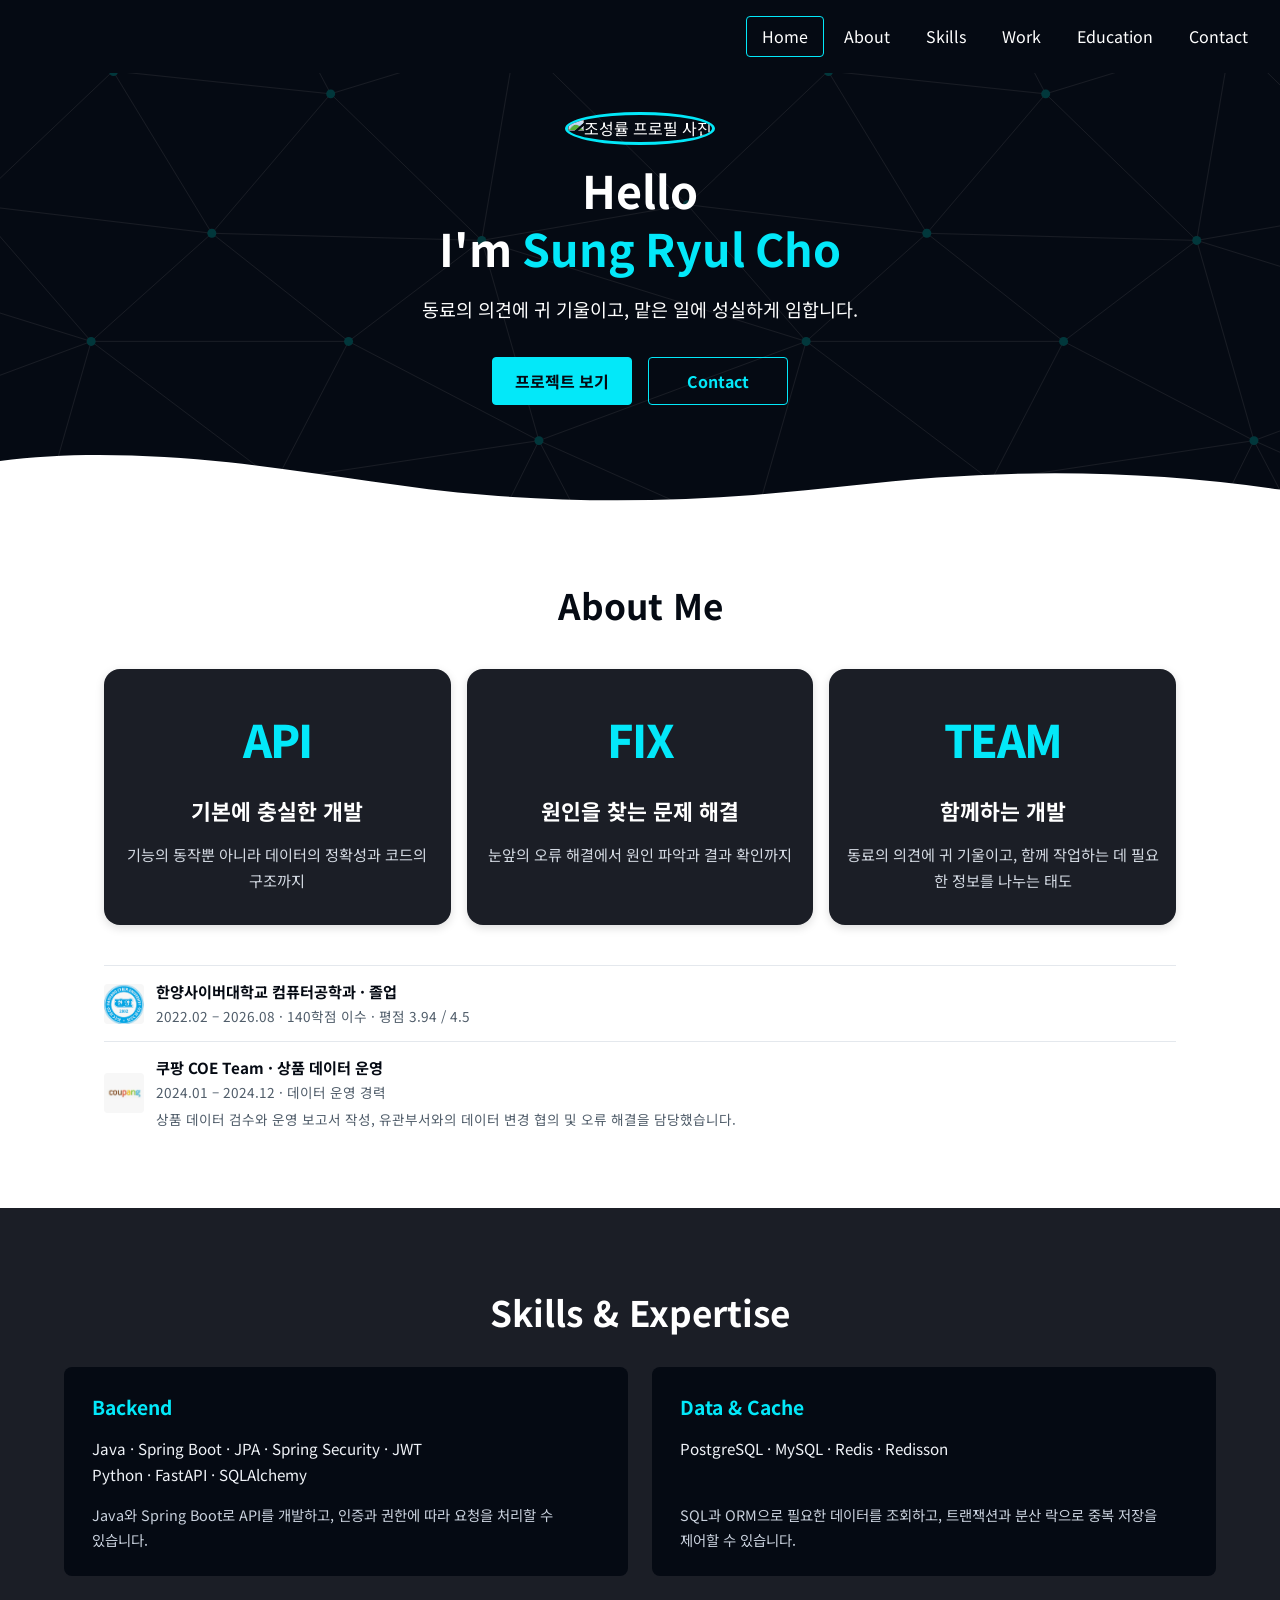
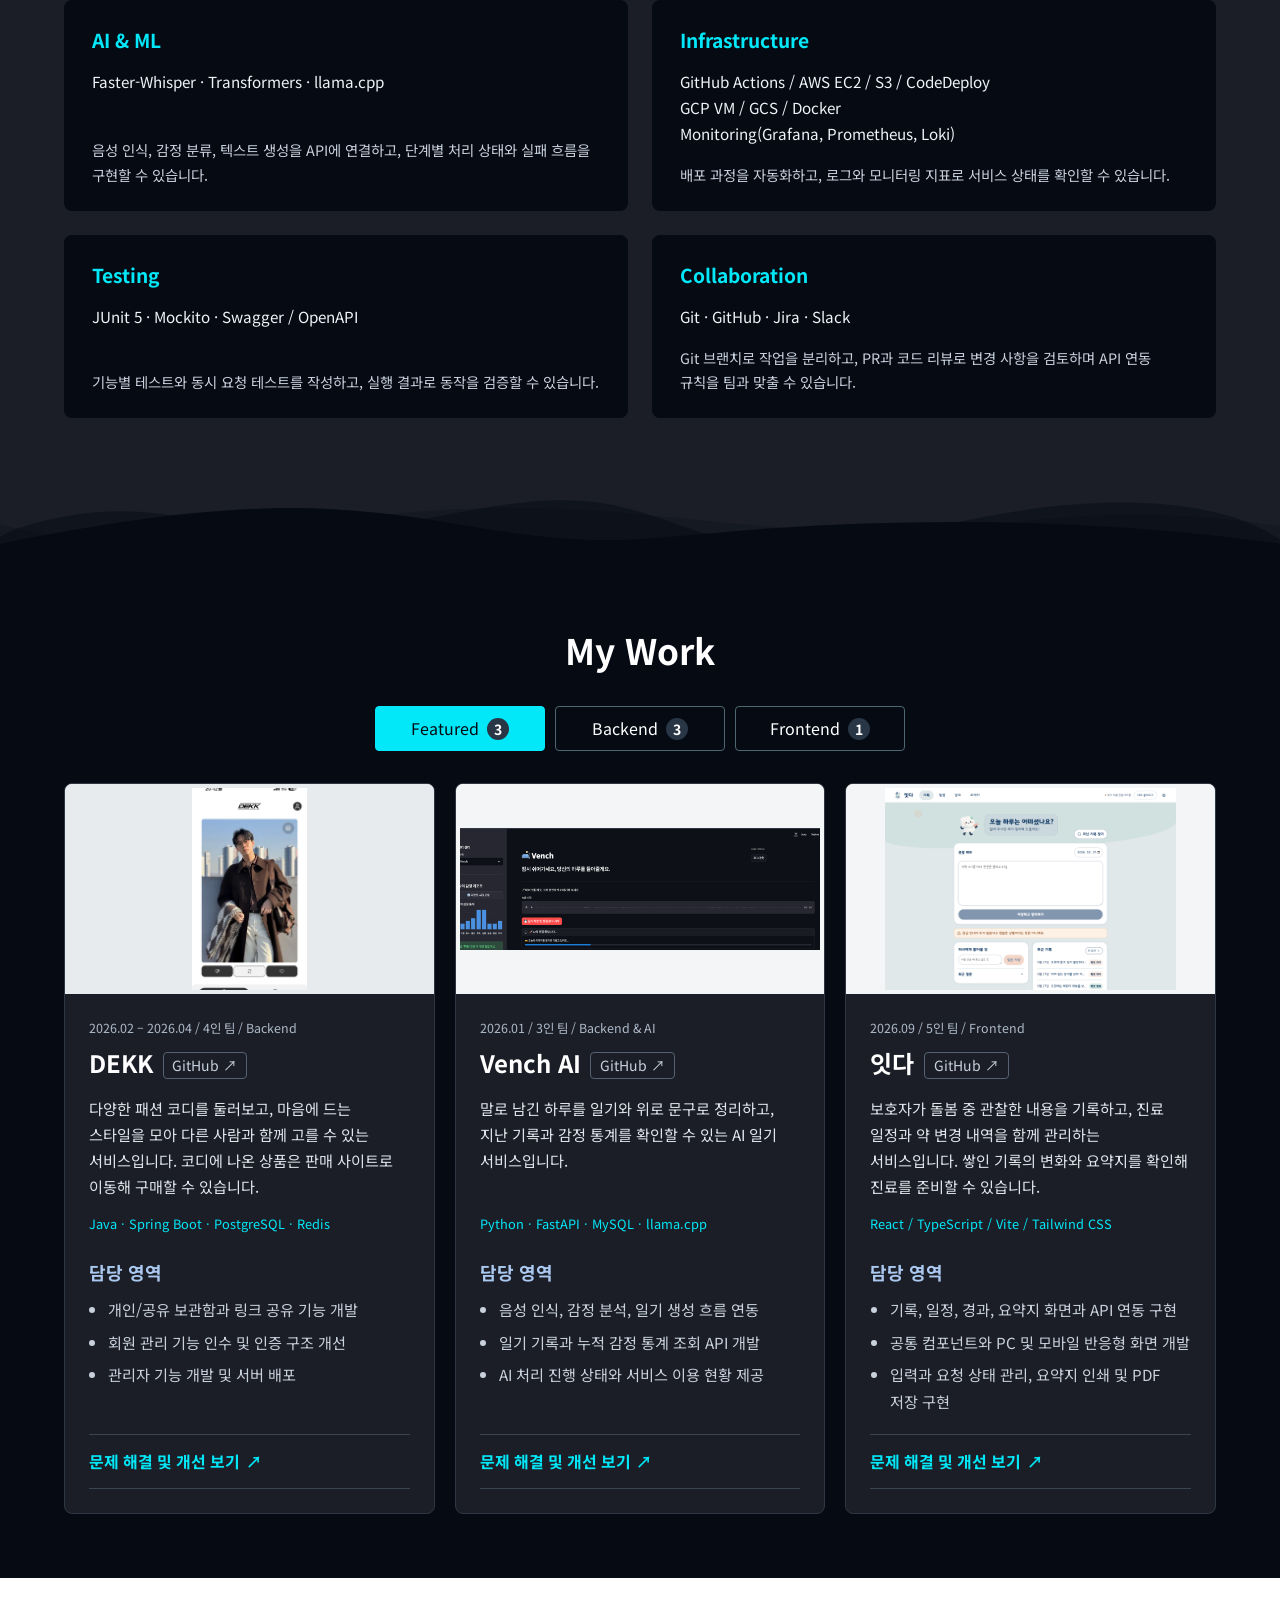
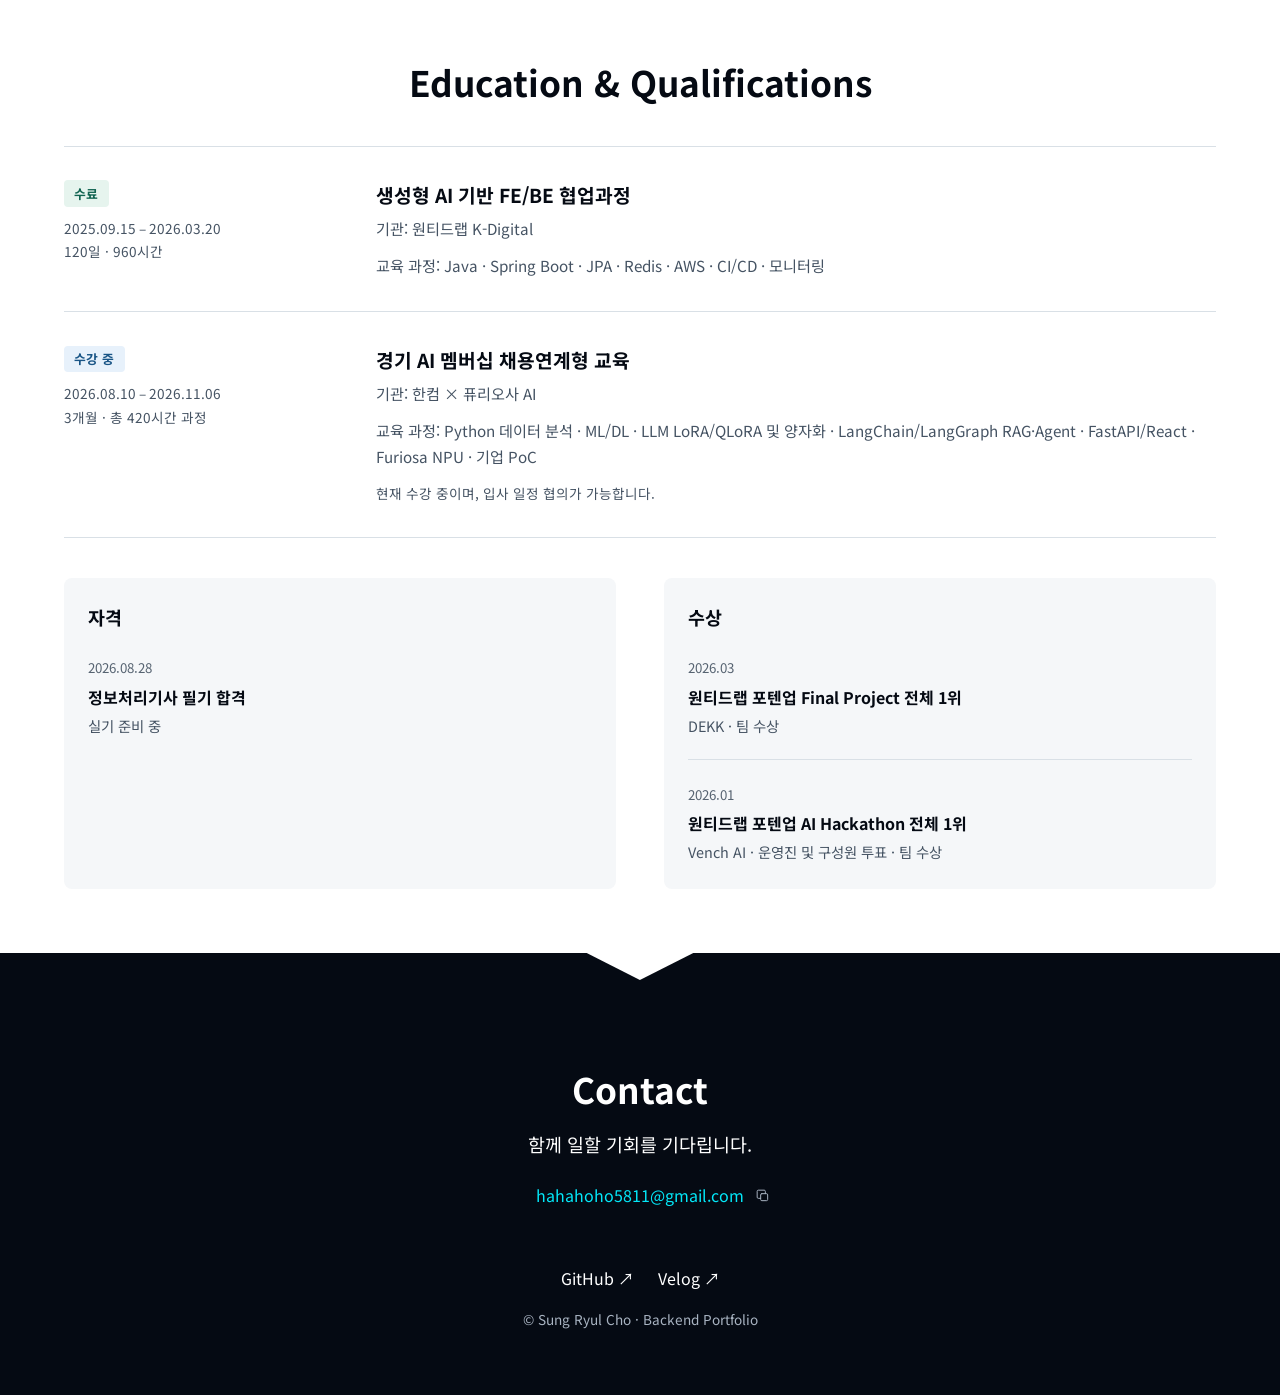
==== index.html @ 06fb7091 "Shorten portfolio page title" ====
<!DOCTYPE html>
<html lang="ko">
<head>
  <meta charset="UTF-8" />
  <meta name="viewport" content="width=device-width, initial-scale=1.0" />
  <title>조성률 포트폴리오</title>
  <meta name="description" content="동료의 의견에 귀 기울이고, 맡은 일에 성실하게 임하는 신입 백엔드 개발자 조성률의 포트폴리오입니다. 프로젝트 경험과 기술 역량을 소개합니다." />
  <meta name="author" content="조성률" />
  <link rel="icon" href="images/profile.png" type="image/png" />
  <link rel="canonical" href="https://sungryulcho.github.io/" />
  <meta property="og:title" content="Portfolio" />
  <meta property="og:type" content="website" />
  <meta property="og:url" content="https://sungryulcho.github.io/" />
  <meta property="og:description" content="" />
  <meta property="og:image" content="https://sungryulcho.github.io/images/portfolio-share-crop-20260930.png" />
  <meta property="og:image:type" content="image/png" />
  <meta property="og:image:width" content="1572" />
  <meta property="og:image:height" content="786" />
  <meta property="og:image:alt" content="원형 프로필 사진과 Hello, I'm Sung Ryul Cho가 있는 포트폴리오 첫 화면" />
  <meta name="twitter:card" content="summary_large_image" />
  <meta name="twitter:title" content="Portfolio" />
  <meta name="twitter:description" content="" />
  <meta name="twitter:image" content="https://sungryulcho.github.io/images/portfolio-share-crop-20260930.png" />
  <meta name="twitter:image:alt" content="원형 프로필 사진과 Hello, I'm Sung Ryul Cho가 있는 포트폴리오 첫 화면" />
  <link rel="preconnect" href="https://fonts.googleapis.com" />
  <link rel="preconnect" href="https://fonts.gstatic.com" crossorigin />
  <link href="https://fonts.googleapis.com/css2?family=Noto+Sans+KR:wght@400;500;700;800&display=swap" rel="stylesheet" />
    <link rel="stylesheet" href="css/style.css?v=20261027-case-title" />
  <link rel="stylesheet" href="css/evidence-viewer.css?v=20261014-plain-evidence-links" />
  <script src="src/main.js?v=20260927" defer></script>
  <script src="src/projects.js?v=20261027-filter-only" defer></script>
  <script src="src/project-gallery.js?v=20260930-autoplay-3s" defer></script>
    <script src="src/project-dialog.js?v=20261027-repo-badges" defer></script>
  <script src="src/evidence-viewer.js?v=20261008-clean" defer></script>
  <script src="src/active_menu.js?v=20260927" defer></script>
</head>
<body>
  <a class="skip-link" href="#main">본문 바로가기</a>
  <header class="header">
    <button class="header__toggle" type="button" aria-label="메뉴 열기" aria-expanded="false" aria-controls="navigation-menu" hidden>메뉴</button>
    <nav class="header__nav" aria-label="주요 메뉴">
      <ul id="navigation-menu" class="header__menu">
        <li><a class="header__menu__item active" href="#home" aria-current="location">Home</a></li>
        <li><a class="header__menu__item" href="#about">About</a></li>
        <li><a class="header__menu__item" href="#skills">Skills</a></li>
        <li><a class="header__menu__item" href="#work">Work</a></li>
        <li><a class="header__menu__item" href="#education">Education</a></li>
        <li><a class="header__menu__item" href="#contact">Contact</a></li>
      </ul>
    </nav>
  </header>
  <main id="main" tabindex="-1">
    <section id="home" aria-labelledby="home-title">
      <div class="home__container">
        <img class="home__avatar" src="images/profile.png" width="220" height="220" alt="조성률 프로필 사진" />
        <h1 id="home-title" class="home__title" lang="en">Hello<br />I'm <strong class="home__title__strong">Sung Ryul Cho</strong></h1>
        <p class="home__description">동료의 의견에 귀 기울이고, 맡은 일에 성실하게 임합니다.</p>
        <a class="home__contact" href="#work">프로젝트 보기</a>
        <a class="home__contact home__contact--outline" href="#contact">Contact</a>
      </div>
    </section>
    <section id="about" class="section max-container" aria-labelledby="about-title">
      <h2 id="about-title" class="title">About Me</h2>
      <ul class="majors">
        <li class="major"><span class="major__icon" aria-hidden="true">API</span><h3 class="major__title">기본에 충실한 개발</h3><p>기능의 동작뿐 아니라 데이터의 정확성과 코드의 구조까지</p></li>
        <li class="major"><span class="major__icon" aria-hidden="true">FIX</span><h3 class="major__title">원인을 찾는 문제 해결</h3><p>눈앞의 오류 해결에서 원인 파악과 결과 확인까지</p></li>
        <li class="major"><span class="major__icon" aria-hidden="true">TEAM</span><h3 class="major__title">함께하는 개발</h3><p>동료의 의견에 귀 기울이고, 함께 작업하는 데 필요한 정보를 나누는 태도</p></li>
      </ul>
      <ul class="jobs">
        <li class="job"><img src="images/jobs/hanyang.png" alt="" width="40" height="40" loading="lazy" /><div><h3 class="job__name">한양사이버대학교 컴퓨터공학과 · 졸업</h3><p class="job__period">2022.02 – 2026.08 · 140학점 이수 · 평점 3.94 / 4.5</p></div></li>
        <li class="job"><img src="images/jobs/coupang.png" alt="" width="40" height="40" loading="lazy" /><div><h3 class="job__name">쿠팡 COE Team · 상품 데이터 운영</h3><p class="job__period">2024.01 – 2024.12 · 데이터 운영 경력</p><p class="job__description">상품 데이터 검수와 운영 보고서 작성, 유관부서와의 데이터 변경 협의 및 오류 해결을 담당했습니다.</p></div></li>
      </ul>
    </section>
    <section id="skills" class="section" aria-labelledby="skills-title">
      <div class="max-container">
        <h2 id="skills-title" class="title">Skills &amp; Expertise</h2>
        <div class="skills">
          <section class="skill-card" aria-labelledby="backend-skills-title">
            <h3 id="backend-skills-title" class="skills__title">Backend</h3>
            <p class="skill-card__tools">Java · Spring Boot · JPA · Spring Security · JWT<br />Python · FastAPI · SQLAlchemy</p>
            <p class="skill-card__usage">Java와 Spring Boot로 API를 개발하고, 인증과 권한에 따라 요청을 처리할 수 있습니다.</p>
          </section>
          <section class="skill-card" aria-labelledby="data-skills-title">
            <h3 id="data-skills-title" class="skills__title">Data &amp; Cache</h3>
            <p class="skill-card__tools">PostgreSQL · MySQL · Redis · Redisson</p>
            <p class="skill-card__usage">SQL과 ORM으로 필요한 데이터를 조회하고, 트랜잭션과 분산 락으로 중복 저장을 제어할 수 있습니다.</p>
          </section>
          <section class="skill-card" aria-labelledby="ai-skills-title">
            <h3 id="ai-skills-title" class="skills__title">AI &amp; ML</h3>
            <p class="skill-card__tools">Faster-Whisper · Transformers · llama.cpp</p>
            <p class="skill-card__usage">음성 인식, 감정 분류, 텍스트 생성을 API에 연결하고, 단계별 처리 상태와 실패 흐름을 구현할 수 있습니다.</p>
          </section>
          <section class="skill-card" aria-labelledby="infra-skills-title">
            <h3 id="infra-skills-title" class="skills__title">Infrastructure</h3>
            <p class="skill-card__tools">GitHub Actions / AWS EC2 / S3 / CodeDeploy<br />GCP VM / GCS / Docker<br />Monitoring(Grafana, Prometheus, Loki)</p>
            <p class="skill-card__usage">배포 과정을 자동화하고, 로그와 모니터링 지표로 서비스 상태를 확인할 수 있습니다.</p>
          </section>
          <section class="skill-card" aria-labelledby="testing-skills-title">
            <h3 id="testing-skills-title" class="skills__title">Testing</h3>
            <p class="skill-card__tools">JUnit 5 · Mockito · Swagger / OpenAPI</p>
            <p class="skill-card__usage">기능별 테스트와 동시 요청 테스트를 작성하고, 실행 결과로 동작을 검증할 수 있습니다.</p>
          </section>
          <section class="skill-card" aria-labelledby="collaboration-skills-title">
            <h3 id="collaboration-skills-title" class="skills__title">Collaboration</h3>
            <p class="skill-card__tools">Git · GitHub · Jira · Slack</p>
            <p class="skill-card__usage">Git 브랜치로 작업을 분리하고, PR과 코드 리뷰로 변경 사항을 검토하며 API 연동 규칙을 팀과 맞출 수 있습니다.</p>
          </section>
        </div>
      </div>
    </section>
    <section id="work" class="section" aria-labelledby="work-title">
      <div class="max-container">
        <h2 id="work-title" class="title">My Work</h2>
        <div class="categories" role="group" aria-label="프로젝트 분류" hidden>
          <button class="category category--selected" type="button" data-category="all" aria-pressed="true">Featured <span class="category__count">3</span></button>
          <button class="category" type="button" data-category="backend" aria-pressed="false">Backend <span class="category__count">3</span></button>
          <button class="category" type="button" data-category="frontend" aria-pressed="false">Frontend <span class="category__count">1</span></button>
        </div>
        <p id="project-status" class="sr-only" role="status" aria-live="polite"></p>
        <ul class="projects">
          <li id="project-dekk" class="project" data-type="backend" data-featured="true">
            <div class="project__gallery project__gallery--mobile" data-project-gallery role="group" aria-label="DEKK 서비스 화면">
              <div class="project__gallery-viewport">
                <a class="project__gallery-slide" data-image-label="카드 탐색" href="images/projects/dekk-main.png" target="_blank" rel="noopener noreferrer" aria-label="DEKK 카드 탐색 화면 원본 보기 (새 탭)" title="클릭하면 원본 이미지를 새 탭에서 볼 수 있습니다">
                  <img class="project__img project__img--mobile" src="images/projects/dekk-main.png" alt="DEKK 메인 화면에서 패션 카드를 탐색하고 선택하는 모습" width="466" height="820" loading="lazy" />
                </a>
                <a class="project__gallery-slide" data-image-label="덱 목록" href="images/projects/dekk-decks.png" target="_blank" rel="noopener noreferrer" aria-label="DEKK 덱 목록 화면 원본 보기 (새 탭)" title="클릭하면 원본 이미지를 새 탭에서 볼 수 있습니다">
                  <img class="project__img project__img--mobile" src="images/projects/dekk-decks.png" alt="DEKK의 기본 덱과 공유 덱 목록 화면" width="1290" height="2796" loading="lazy" />
                </a>
                <a class="project__gallery-slide" data-image-label="링크 공유" href="images/projects/dekk-share.png" target="_blank" rel="noopener noreferrer" aria-label="DEKK 링크 공유 화면 원본 보기 (새 탭)" title="클릭하면 원본 이미지를 새 탭에서 볼 수 있습니다">
                  <img class="project__img project__img--mobile" src="images/projects/dekk-share.png" alt="DEKK 공유 덱의 공유 상태, 남은 시간과 공유 주소를 확인하는 화면" width="1290" height="2796" loading="lazy" />
                </a>
              </div>
            </div>
            <div class="project__metadata">
              <p class="project__period">2026.02 – 2026.04 / 4인 팀 / Backend</p>
              <div class="project__heading"><h3 class="project__title">DEKK</h3><a class="project__repository" href="https://github.com/potenup-dekk/DEKK-BE" target="_blank" rel="noopener noreferrer" aria-label="DEKK GitHub 저장소 (새 탭)">GitHub ↗</a></div>
              <p class="project__intro">다양한 패션 코디를 둘러보고, 마음에 드는 스타일을 모아 다른 사람과 함께 고를 수 있는 서비스입니다. 코디에 나온 상품은 판매 사이트로 이동해 구매할 수 있습니다.</p>
              <p class="project__stack">Java · Spring Boot · PostgreSQL · Redis</p>
              <div class="project__role-summary">
                <h4>담당 영역</h4>
                <ul>
                  <li>개인/공유 보관함과 링크 공유 기능 개발</li>
                  <li>회원 관리 기능 인수 및 인증 구조 개선</li>
                  <li>관리자 기능 개발 및 서버 배포</li>
                </ul>
              </div>
              <button id="dekk-details-open" class="project__detail-trigger" type="button" aria-label="DEKK 문제 해결 및 개선 보기" aria-haspopup="dialog" aria-controls="project-case-dialog" hidden><span>문제 해결 및 개선 보기</span><span aria-hidden="true">↗</span></button>
              <details class="project__detail"><summary>문제 해결 및 개선 보기</summary><div class="project__cases">
                <article class="project__case" id="dekk-member-improvement" data-case-label="인증 공통화">
                  <h4>인증 공통화로 정책의 중복 수정·누락 위험 축소</h4>
                  <dl class="case-flow">
                    <div><dt>문제</dt><dd>회원 기능을 인수했을 때, 같은 인증 정책을 바꾸려면 사용자와 관리자 코드를 각각 수정해야 했습니다. 한쪽을 빠뜨리면 서로 다른 정책이 적용될 위험이 있었습니다.</dd></div>
                    <div><dt>해결 방안 검토</dt><dd>사용자와 관리자의 권한이 다르더라도, 같은 토큰 생성·검증 로직까지 따로 관리하면 동일한 정책을 반복해서 수정해야 합니다. 다만 중복을 줄이는 과정에서 권한 구분까지 없어져서는 안 됩니다. 따라서 권한 정보는 구분하고, 동일하게 동작해야 하는 토큰 처리만 공통화하기로 했습니다.</dd></div>
                    <div><dt>해결·개선</dt><dd>사용자와 관리자 코드에 나뉘어 있던 토큰 생성·검증 로직을 공통 코드로 통합했습니다.</dd></div>
                    <div class="case-flow__outcome"><dt>성과</dt><dd>JWT 발급·검증, 인증 필터, 보안 설정 클래스를 각각 2개에서 1개로 통합해, 사용자와 관리자에서 중복 관리하던 인증 로직의 수정 부담과 누락 위험을 줄였습니다.</dd></div>
                  </dl>
                  <ul class="project__evidence" aria-label="인증 공통화 근거">
                    <li><a href="https://github.com/potenup-dekk/DEKK-BE/pull/182" target="_blank" rel="noopener noreferrer" aria-label="DEKK 인증 통합 PR 보기 (새 탭)">인증 통합 PR ↗</a></li>
                    <li><a href="evidence/performance/dekk-member-improvement.html" target="_blank" rel="noopener noreferrer" aria-label="DEKK 인증 구조 변경 기록 보기 (새 탭)">인증 구조 변경 기록 ↗</a></li>
                  </ul>
                </article>
                <article class="project__case" id="dekk-member-deck-separation" data-case-label="회원·보관함 분리">
                  <h4>회원·보관함 분리로 변경 영향 범위 축소</h4>
                  <dl class="case-flow">
                    <div><dt>문제</dt><dd>회원 코드가 가입·탈퇴에 필요한 보관함 처리를 직접 호출해, 보관함 처리 방식이 바뀌면 회원 코드도 함께 검토해야 했습니다.</dd></div>
                    <div><dt>해결 방안 검토</dt><dd>회원 코드에서 보관함 처리를 직접 호출하면 보관함의 변경이 회원 기능에 영향을 줍니다. 그렇다고 두 처리를 독립적으로 완료시키면 회원 처리만 성공하고 필요한 보관함 처리는 실패한 상태가 생길 수 있습니다. 따라서 호출 관계는 이벤트로 분리하되, 두 작업의 성공과 실패는 같은 트랜잭션으로 묶는 방식을 선택했습니다.</dd></div>
                    <div><dt>해결·개선</dt><dd>가입·탈퇴에 따른 보관함 처리는 이벤트 핸들러로 분리하고, 이벤트 처리는 기존 트랜잭션에 참여하도록 구성했습니다.</dd></div>
                    <div class="case-flow__outcome"><dt>성과</dt><dd>회원 서비스의 보관함 직접 호출을 2곳에서 0곳으로 줄여, 보관함 처리 변경을 회원 코드와 분리하고 기능별 유지보수성을 높였습니다.</dd></div>
                  </dl>
                  <ul class="project__evidence" aria-label="회원과 보관함 분리 근거">
                    <li><a href="https://github.com/potenup-dekk/DEKK-BE/pull/180" target="_blank" rel="noopener noreferrer" aria-label="DEKK 기능 간 의존관계 개선 PR 보기 (새 탭)">의존관계 개선 PR ↗</a></li>
                    <li><a href="evidence/performance/dekk-member-deck-separation.html" target="_blank" rel="noopener noreferrer" aria-label="DEKK 의존관계 변경 기록 보기 (새 탭)">의존관계 변경 기록 ↗</a></li>
                  </ul>
                </article>
                <article class="project__case" id="dekk-concurrent-save" data-case-label="동시 저장">
                  <h4>동시 저장 요청의 중복과 보관함 용량 초과 제어</h4>
                  <dl class="case-flow">
                    <div><dt>문제</dt><dd>여러 사용자가 같은 보관함에 동시에 저장하면, 각 요청이 모두 ‘아직 저장되지 않은 카드’ 또는 ‘50장 미만’이라고 판단할 수 있었습니다. 이 상태로 저장하면 같은 카드가 중복되거나 50장 제한을 넘을 위험이 있었습니다.</dd></div>
                    <div><dt>해결 방안 검토</dt><dd>카드별로 잠그면 서로 다른 카드의 동시 저장은 제어할 수 없어 보관함 단위의 잠금이 필요했습니다. 앞선 저장이 DB에 확정된 뒤 다음 요청이 카드 수와 중복 여부를 확인하도록, 트랜잭션 종료까지 잠금을 유지하기로 했습니다.</dd></div>
                    <div><dt>해결·개선</dt><dd>보관함 ID를 기준으로 Redisson 분산 락을 적용하고, 잠금을 획득한 요청만 별도 트랜잭션에서 저장 조건을 확인하도록 했습니다. 이미 있는 카드는 추가하지 않고, 50장에 도달한 보관함에는 새 카드 저장을 거절했습니다. DB 커밋 또는 롤백 후 잠금을 해제하도록 구성했습니다.</dd></div>
                    <div class="case-flow__outcome"><dt>성과</dt><dd>동시 요청에 따른 중복 저장과 용량 초과를 제어해, 공동 보관함 데이터의 정합성을 높였습니다.</dd><dd class="case-flow__measurement">검증: 로컬에서 두 시나리오를 각각 30회 비교했습니다. 잠금만 생략한 대조군에서는 같은 카드의 중복 저장과 서로 다른 카드의 50장 초과가 각각 30회 발생했고, 잠금 적용 시에는 둘 다 0회였습니다.</dd></div>
                  </dl>
                  <ul class="project__evidence" aria-label="동시 저장 제어 근거">
                    <li><a href="https://github.com/potenup-dekk/DEKK-BE/blob/f20c246c353acd82a60c1619998a6a2738d22e38/src/main/java/com/dekk/global/lock/DistributedLockAop.java" target="_blank" rel="noopener noreferrer" aria-label="DEKK 동시 저장 제어 코드 보기 (새 탭)">동시 저장 제어 코드 ↗</a></li>
                    <li><a href="https://github.com/potenup-dekk/DEKK-BE/blob/f20c246c353acd82a60c1619998a6a2738d22e38/src/test/java/com/dekk/app/deck/application/DeckCardCommandServiceConcurrencyTest.java" target="_blank" rel="noopener noreferrer" aria-label="DEKK 중복 저장 동시성 테스트 보기 (새 탭)">중복 저장 동시성 테스트 ↗</a></li>
                    <li><a href="evidence/performance/dekk-concurrent-save.html" target="_blank" rel="noopener noreferrer" aria-label="DEKK 동시 저장 검증 기록 보기 (새 탭)">동시 저장 검증 기록 ↗</a></li>
                  </ul>
                </article>
                <article class="project__case" id="dekk-query-improvement" data-case-label="조회 개선">
                  <h4>보관함 미리보기에 필요한 카드만 조회하도록 개선</h4>
                  <dl class="case-flow">
                    <div><dt>문제</dt><dd>보관함 목록에는 최신 카드 3장만 표시하지만, 전체 카드를 가져온 뒤 애플리케이션에서 정렬하고 3장을 골랐습니다. 저장된 카드가 많아질수록 화면에 쓰지 않는 데이터까지 가져와 처리해야 했습니다.</dd></div>
                    <div><dt>해결 방안 검토</dt><dd>서버의 정렬 방식을 개선하더라도 전체 카드 데이터를 가져오는 부담은 남습니다. 보관함마다 최신 3장만 필요하므로 DB에서 보관함별로 선별하는 방식을 선택했습니다. 전체 카드 수도 표시해야 하므로 기존 집계는 유지했습니다.</dd></div>
                    <div><dt>해결·개선</dt><dd>ROW_NUMBER 윈도 함수로 보관함별 최신 카드 3장만 조회하도록 변경했습니다. 서버의 전체 카드 정렬 코드를 제거하고, 선별된 카드를 보관함별로 묶어 기존 카드 수 집계 결과와 함께 응답하도록 했습니다.</dd></div>
                    <div class="case-flow__outcome"><dt>성과</dt><dd>미리보기 정보를 유지하면서 DB에서 가져오는 카드 연결 데이터를 1,000행에서 60행으로 94% 줄여, 목록 조회에 필요한 데이터 처리 부담을 낮췄습니다.</dd><dd class="case-flow__measurement">측정 조건: 로컬 합성 데이터로 사용자 100명의 보관함 목록을 비교했습니다. 사용자별 보관함 20개 × 카드 50장으로 구성했고, 변경 전후 스키마와 인덱스는 동일합니다.</dd></div>
                  </dl>
                  <ul class="project__evidence" aria-label="보관함 목록 조회 개선 근거">
                    <li><a href="https://github.com/potenup-dekk/DEKK-BE/commit/2df04598d52b99e48f09742588ba99b82aa1227a" target="_blank" rel="noopener noreferrer" aria-label="DEKK 최신 카드 조회 쿼리 변경 내역 보기 (새 탭)">조회 쿼리 변경 ↗</a></li>
                    <li><a href="https://github.com/potenup-dekk/DEKK-BE/commit/79f83a38e8c9b143876046e1edc87b451f7c6dc6" target="_blank" rel="noopener noreferrer" aria-label="DEKK 조회 서비스 처리 변경 내역 보기 (새 탭)">서비스 처리 변경 ↗</a></li>
                    <li><a href="evidence/performance/dekk-query-improvement.html" target="_blank" rel="noopener noreferrer" aria-label="DEKK 조회 처리 측정 기록 보기 (새 탭)">조회 처리 측정 기록 ↗</a></li>
                  </ul>
                </article>
                <article class="project__case" id="dekk-deployment-collaboration" data-case-label="배포 협업">
                  <h4>배포 가이드 작성과 초기 오류 해결로 팀의 개발 기반 마련</h4>
                  <dl class="case-flow">
                    <div><dt>문제</dt><dd>배포 환경 준비가 지연되고 초기 배포가 실패하면서, 팀이 개발한 기능을 서버에 반영하지 못했습니다. 팀원들이 각자 구현한 기능을 연동하고 확인하는 작업에도 차질이 생겼습니다.</dd></div>
                    <div><dt>해결 방안 검토</dt><dd>여러 설정이 연결되는 배포 작업을 나누어 진행하려면, 팀원이 전체 흐름과 단계별 작업 방법을 이해할 수 있어야 했습니다. 단순히 작업을 분담하기보다, 공통으로 참고할 배포 가이드를 먼저 마련하는 것이 필요하다고 판단했습니다.</dd></div>
                    <div><dt>해결·개선</dt><dd>팀원이 설계한 인프라를 바탕으로 GitHub Actions·S3·CodeDeploy를 연결하는 배포 가이드를 직접 작성해, 동료가 이를 따라 설정 작업에 참여할 수 있도록 했습니다. 진행 중 발생한 설정·배포 문제는 다음과 같이 해결했습니다.
                      <ul class="case-flow__actions">
                        <li><strong>배포 중단:</strong> 프라이빗 서브넷의 서버에 접속해 중지된 CodeDeploy 에이전트를 실행하고, 재배포가 정상 완료되는 것을 확인했습니다.</li>
                        <li><strong>배포 스크립트 보완:</strong> 실행 중인 애플리케이션과 새 배포 파일을 올바르게 찾도록 스크립트를 수정했습니다.</li>
                        <li><strong>운영 설정 반영:</strong> GitHub Secrets로 운영 설정 파일을 생성하는 단계를 빌드 전으로 옮기고, JWT 유효기간 등 필요한 설정을 보완했습니다.</li>
                      </ul>
                    </dd></div>
                    <div class="case-flow__outcome"><dt>성과</dt><dd>배포 지연을 해소해 팀원들이 개발한 기능을 서버에서 함께 확인하고, 각자 맡은 기능 개발과 연동 작업에 집중할 수 있는 기반을 마련했습니다.</dd></div>
                  </dl>
                  <ul class="project__evidence" aria-label="배포 작업 기록과 참고 코드">
                    <li><a href="https://github.com/potenup-dekk/DEKK-BE/blob/f20c246c353acd82a60c1619998a6a2738d22e38/appspec.yml" target="_blank" rel="noopener noreferrer" aria-label="DEKK 팀 배포 구성 코드 보기 (새 탭)">팀 배포 구성 코드 ↗</a></li>
                    <li><button class="evidence-trigger" data-evidence-open="dekk-deployment" type="button" aria-haspopup="dialog" aria-controls="evidence-dialog" hidden><span>배포 작업 기록</span><svg width="18" height="18" viewBox="0 0 24 24" fill="none" stroke="currentColor" stroke-width="1.7" stroke-linecap="round" stroke-linejoin="round" aria-hidden="true"><path d="M14 2H6a2 2 0 0 0-2 2v16a2 2 0 0 0 2 2h12a2 2 0 0 0 2-2V8Z"/><path d="M14 2v6h6M8 13h8M8 17h5"/></svg></button></li>
                  </ul>
                </article>
              </div></details>
            </div>
          </li>
          <li id="project-learnflow" class="project" data-type="backend">
            <div class="project__gallery" data-project-gallery role="group" aria-label="LearnFlow 서비스 화면">
              <div class="project__gallery-viewport">
                <a class="project__gallery-slide" data-image-label="메인" href="images/projects/learnflow-home.png" target="_blank" rel="noopener noreferrer" aria-label="LearnFlow 메인 화면 원본 보기 (새 탭)" title="클릭하면 원본 이미지를 새 탭에서 볼 수 있습니다">
                  <img class="project__img" src="images/projects/learnflow-home.png" alt="LearnFlow 강의 탐색 화면" width="1440" height="1000" loading="lazy" />
                </a>
                <a class="project__gallery-slide" data-image-label="AI 요약" href="images/projects/learnflow-ai-summary.png" target="_blank" rel="noopener noreferrer" aria-label="LearnFlow AI 요약 화면 원본 보기 (새 탭)" title="클릭하면 원본 이미지를 새 탭에서 볼 수 있습니다">
                  <img class="project__img" src="images/projects/learnflow-ai-summary.png" alt="LearnFlow 강의 목차 옆에 영상 요약과 핵심 내용을 표시하는 화면" width="1440" height="1000" loading="lazy" />
                </a>
                <a class="project__gallery-slide" data-image-label="리뷰" href="images/projects/learnflow-reviews.png" target="_blank" rel="noopener noreferrer" aria-label="LearnFlow 리뷰 화면 원본 보기 (새 탭)" title="클릭하면 원본 이미지를 새 탭에서 볼 수 있습니다">
                  <img class="project__img" src="images/projects/learnflow-reviews.png" alt="LearnFlow 강의 평점과 수강평을 확인하는 화면" width="1440" height="1000" loading="lazy" />
                </a>
              </div>
            </div>
            <div class="project__metadata">
              <p class="project__period">2025.12 – 2026.02 / 7인 팀 / Backend</p>
              <div class="project__heading"><h3 class="project__title">LearnFlow</h3><a class="project__repository" href="https://github.com/team-Octave/learnflow-api" target="_blank" rel="noopener noreferrer" aria-label="LearnFlow GitHub 저장소 (새 탭)">GitHub ↗</a></div>
              <p class="project__intro">AI 요약으로 강의 내용을 미리 확인하고, 원하는 강의를 선택해 수강하며 학습 진도를 관리하는 온라인 학습 플랫폼입니다.</p>
              <p class="project__stack">Java · Spring Boot · MySQL · GCP</p>
              <div class="project__role-summary">
                <h4>담당 영역</h4>
                <ul>
                  <li>강의 승인부터 AI 요약 제공까지 서버 처리 구현</li>
                  <li>수강생 리뷰와 강사 답글 기능 개발</li>
                  <li>서버 배포 및 오류 추적 환경 구성</li>
                </ul>
              </div>
              <button id="learnflow-details-open" class="project__detail-trigger" type="button" aria-label="LearnFlow 문제 해결 및 개선 보기" aria-haspopup="dialog" aria-controls="project-case-dialog" hidden><span>문제 해결 및 개선 보기</span><span aria-hidden="true">↗</span></button>
              <details class="project__detail"><summary>문제 해결 및 개선 보기</summary><div class="project__cases">
                <article class="project__case" id="learnflow-ai-outbox" data-case-label="AI 작업 연결">
                  <h4>AI 분석 완료를 기다리지 않고 강의를 승인하도록 처리 분리</h4>
                  <dl class="case-flow">
                    <div><dt>문제</dt><dd>강의 승인과 AI 요약을 연결할 때, 관리자가 분석 완료까지 기다리는 상황과 승인된 강의의 분석 작업이 누락되는 상황을 피해야 했습니다.</dd></div>
                    <div><dt>해결 방안 검토</dt><dd>승인 요청 안에서 분석하면 관리자가 기다려야 하고, 승인 이후 별도로 호출하면 호출 실패 시 작업이 누락될 수 있었습니다. 승인 대기와 작업 누락 위험을 함께 줄이기 위해, 승인 정보와 작업 기록은 같은 트랜잭션으로 저장하고 실제 분석은 분리하는 Outbox 방식을 선택했습니다.</dd></div>
                    <div><dt>해결·개선</dt><dd>강의 승인과 영상별 분석 작업 등록을 하나의 트랜잭션으로 묶고, 분석 서버가 작업을 가져가 결과를 전달하는 API를 구현했습니다. 작업은 대기, 처리 중, 완료, 실패 상태로 관리하고 중복 등록을 제한했습니다.<br /><br />분석 서버가 실패를 알린 작업은 1분, 5분, 60분 뒤에 다시 가져갈 수 있도록 최대 3회의 재시도 기준을 마련했습니다. 처리 중 상태에서 10분 넘게 갱신되지 않은 작업도 주기적으로 확인해, 같은 재시도 한도 내에서는 대기 상태로 되돌리고 한도를 넘으면 실패로 종료했습니다.</dd></div>
                    <div class="case-flow__outcome"><dt>성과</dt><dd>AI 분석과 승인을 분리해 관리자의 승인 대기 부담을 줄이고, 승인과 분석 작업을 함께 저장해 작업 연결의 안정성을 높였습니다.</dd><dd class="case-flow__measurement">검증: 로컬 테스트 워커로 작업 100건 중 일시 실패 30건과 응답 중단 10건을 주입해 3회 검증한 결과, 매회 100건 모두 완료되고 누락은 0건이었습니다.</dd></div>
                  </dl>
                  <ul class="project__evidence" aria-label="강의 승인과 AI 작업 등록 구현 근거">
                    <li><a href="https://github.com/team-Octave/learnflow-api/pull/117" target="_blank" rel="noopener noreferrer" aria-label="LearnFlow 초기 AI 작업 처리 구현 PR 보기 (새 탭)">초기 AI 작업 처리 PR ↗</a></li>
                    <li><a href="evidence/performance/learnflow-ai-outbox.html" target="_blank" rel="noopener noreferrer" aria-label="LearnFlow 작업 복구 검증 기록 보기 (새 탭)">작업 복구 검증 기록 ↗</a></li>
                  </ul>
                </article>
                <article class="project__case" id="learnflow-review-query" data-case-label="리뷰 조회">
                  <h4>작성자 정보의 반복 조회 제거</h4>
                  <dl class="case-flow">
                    <div><dt>문제</dt><dd>리뷰 목록을 구성하면서 작성자 정보를 리뷰마다 조회해, 리뷰 수가 늘어날수록 DB 조회도 늘어났습니다.</dd></div>
                    <div><dt>해결 방안 검토</dt><dd>현재 페이지의 작성자 ID를 모아 회원 정보를 일괄 조회하기로 했습니다. 기존 페이징과 응답 형식을 유지하면서 작성자를 개별 조회하는 반복을 줄일 수 있기 때문입니다.</dd></div>
                    <div><dt>해결·개선</dt><dd>작성자 ID의 중복을 제거해 회원 정보를 일괄 조회하고, 조회한 정보를 각 리뷰의 응답에 연결했습니다. 해당 변경은 PR #28로 팀 저장소에 병합됐습니다.</dd></div>
                    <div class="case-flow__outcome"><dt>성과</dt><dd>리뷰 10개 조회의 SQL 실행을 24회에서 15회로 37.5% 줄여, 리뷰 목록을 구성할 때 발생하는 DB의 반복 조회 부담을 낮췄습니다.</dd><dd class="case-flow__measurement">측정 조건: 로컬 합성 리뷰 1만 개, 작성자가 서로 다른 리뷰 10개 기준. 작성자 일괄 조회 적용 전후를 비교했습니다. 수강 정보의 반복 조회는 이 변경에 포함되지 않습니다.</dd></div>
                  </dl>
                  <ul class="project__evidence" aria-label="리뷰 조회 개선 근거">
                    <li><a href="https://github.com/team-Octave/learnflow-api/pull/28" target="_blank" rel="noopener noreferrer" aria-label="LearnFlow 리뷰 조회 개선 PR 보기 (새 탭)">리뷰 조회 개선 PR ↗</a></li>
                    <li><a href="evidence/performance/learnflow-review.html" target="_blank" rel="noopener noreferrer" aria-label="LearnFlow 리뷰 조회 측정 조건과 결과 보기 (새 탭)">조회 처리 측정 기록 ↗</a></li>
                  </ul>
                </article>
                <article class="project__case" id="learnflow-deployment-improvement" data-case-label="배포 개선">
                  <h4>배포 스크립트의 중복 실행 제거와 백업 관리</h4>
                  <dl class="case-flow">
                    <div><dt>문제</dt><dd>배포 스크립트가 같은 애플리케이션의 실행을 중복으로 시도했습니다. 백업 파일에도 보관 기준이 없어 배포를 반복할수록 오래된 파일이 쌓였습니다.</dd></div>
                    <div><dt>해결 방안 검토</dt><dd>실행 명령을 하나로 줄이더라도 필요한 환경 설정은 빠짐없이 전달돼야 했습니다. 따라서 설정을 전달하는 명령을 기준으로 통합하기로 했습니다. 백업은 모두 보관하면 계속 쌓이고, 모두 삭제하면 이전 버전으로 복구할 수 없습니다. 그래서 복구에 사용할 최근 버전은 남기면서 보관 개수를 제한하는 기준을 선택했습니다.</dd></div>
                    <div><dt>해결·개선</dt><dd>중복된 실행 명령을 제거하고 필요한 설정을 전달하는 명령 하나로 통합했습니다. 백업은 최신 3개만 남기도록 오래된 파일을 정리하는 절차를 추가했습니다.</dd></div>
                    <div class="case-flow__outcome"><dt>성과</dt><dd>중복 실행을 제거하고 백업을 최신 3개로 관리해, 배포 절차를 단순화하고 백업 파일 관리 부담을 줄였습니다.</dd></div>
                  </dl>
                  <ul class="project__evidence" aria-label="배포 과정 개선 근거">
                    <li><a href="https://github.com/team-Octave/learnflow-api/pull/127" target="_blank" rel="noopener noreferrer" aria-label="LearnFlow 배포 스크립트 개선 PR 보기 (새 탭)">배포 스크립트 개선 PR ↗</a></li>
                  </ul>
                </article>
              </div></details>
            </div>
          </li>
          <li id="project-vench" class="project" data-type="backend" data-featured="true">
            <div class="project__gallery" data-project-gallery role="group" aria-label="Vench AI 서비스 화면">
              <div class="project__gallery-viewport">
                <a class="project__gallery-slide" data-image-label="생성 중" href="images/projects/vench-progress.png" target="_blank" rel="noopener noreferrer" aria-label="Vench AI 음성 녹음과 일기 생성 중 화면 원본 보기 (새 탭)" title="클릭하면 원본 이미지를 새 탭에서 볼 수 있습니다">
                  <img class="project__img" src="images/projects/vench-progress.png" alt="Vench AI에서 녹음한 음성과 일기 생성 진행 상황을 확인하는 화면" width="1280" height="432" loading="lazy" />
                </a>
                <a class="project__gallery-slide" data-image-label="생성 결과" href="images/projects/vench-result.png" target="_blank" rel="noopener noreferrer" aria-label="Vench AI 일기 생성 결과 화면 원본 보기 (새 탭)" title="클릭하면 원본 이미지를 새 탭에서 볼 수 있습니다">
                  <img class="project__img" src="images/projects/vench-result.png" alt="Vench AI가 생성한 일기와 감정 분석 결과 예시" width="716" height="461" loading="lazy" />
                </a>
                <a class="project__gallery-slide" data-image-label="지난 기록" href="images/projects/vench-history-demo.png" target="_blank" rel="noopener noreferrer" aria-label="Vench AI 지난 기록 화면 원본 보기 (새 탭)" title="클릭하면 원본 이미지를 새 탭에서 볼 수 있습니다">
                  <img class="project__img" src="images/projects/vench-history-demo.png" alt="Vench AI에서 지난 일기와 위로 문구, 누적 감정 통계를 확인하는 화면" width="1280" height="550" loading="lazy" />
                </a>
              </div>
            </div>
            <div class="project__metadata">
              <p class="project__period">2026.01 / 3인 팀 / Backend &amp; AI</p>
              <div class="project__heading"><h3 class="project__title">Vench AI</h3><a class="project__repository" href="https://github.com/voice-journal/vench" target="_blank" rel="noopener noreferrer" aria-label="Vench AI GitHub 저장소 (새 탭)">GitHub ↗</a></div>
              <p class="project__intro">말로 남긴 하루를 일기와 위로 문구로 정리하고, 지난 기록과 감정 통계를 확인할 수 있는 AI 일기 서비스입니다.</p>
              <p class="project__stack">Python · FastAPI · MySQL · llama.cpp</p>
              <div class="project__role-summary">
                <h4>담당 영역</h4>
                <ul>
                  <li>음성 인식, 감정 분석, 일기 생성 흐름 연동</li>
                  <li>일기 기록과 누적 감정 통계 조회 API 개발</li>
                  <li>AI 처리 진행 상태와 서비스 이용 현황 제공</li>
                </ul>
              </div>
              <button id="vench-details-open" class="project__detail-trigger" type="button" aria-label="Vench AI 문제 해결 및 개선 보기" aria-haspopup="dialog" aria-controls="project-case-dialog" hidden><span>문제 해결 및 개선 보기</span><span aria-hidden="true">↗</span></button>
              <details class="project__detail"><summary>문제 해결 및 개선 보기</summary><div class="project__cases">
                <article class="project__case" id="vench-ai-progress" data-case-label="진행 및 실패 대응">
                  <h4>AI 처리 단계 안내와 생성 실패 시 대체 결과 제공</h4>
                  <dl class="case-flow">
                    <div><dt>문제</dt><dd>음성 인식부터 일기 생성까지 여러 단계를 거치는데, ‘처리 중’만 표시하면 사용자는 어디까지 진행됐는지 알 수 없었습니다. 본문이나 위로 문구 생성에 실패했을 때, 이미 인식한 원문까지 결과로 제공하지 못하는 상황도 피해야 했습니다.</dd></div>
                    <div><dt>해결 방안 검토</dt><dd>긴 AI 처리 중에도 접수 여부와 진행 단계를 확인할 수 있도록, 접수 응답과 실행을 분리하기로 했습니다. 후속 생성 단계의 예외로 전체를 실패 처리하면 이미 확보한 원문도 제공하지 못하므로, 해당 단계만 원문이나 기본 문구로 대체해 기록을 남기는 방식을 선택했습니다.</dd></div>
                    <div><dt>해결·개선</dt><dd>음성과 일기 정보를 저장한 뒤 HTTP 202 응답과 일기 ID를 먼저 반환하고, BackgroundTasks로 AI 처리를 이어갔습니다. 단계가 바뀔 때마다 진행 안내를 DB에 기록했습니다.<br /><br />일기 본문 생성 중 예외가 발생하면 인식한 원문을 사용하고, 제목과 위로 문구는 각각 본문 첫 줄과 기본 문구로 대체했습니다.</dd></div>
                    <div class="case-flow__outcome"><dt>성과</dt><dd>처리 단계 안내로 사용자의 진행 상황 파악을 돕고, 본문 생성 실패 시에도 인식한 원문을 제공해 기록을 다시 작성해야 하는 부담을 줄였습니다.</dd></div>
                  </dl>
                  <ul class="project__evidence" aria-label="AI 처리 진행 상황과 실패 대응 구현 근거">
                    <li><a href="https://github.com/voice-journal/vench/blob/f98bd7432435ba622c39cd25c34b1dd540d81d3c/app/services/diary_task.py" target="_blank" rel="noopener noreferrer" aria-label="Vench AI 단계별 처리 코드 보기 (새 탭)">단계별 처리 코드 ↗</a></li>
                    <li><a href="https://github.com/voice-journal/vench/blob/f98bd7432435ba622c39cd25c34b1dd540d81d3c/app/services/diary_generation_service.py" target="_blank" rel="noopener noreferrer" aria-label="Vench AI 생성 실패 대체 처리 코드 보기 (새 탭)">생성 실패 대체 처리 코드 ↗</a></li>
                  </ul>
                </article>
                <article class="project__case" id="vench-audio-input" data-case-label="음성 입력">
                  <h4>음성 인식 오류에 대응한 전처리·모델 설정 변경</h4>
                  <dl class="case-flow">
                    <div><dt>문제</dt><dd>일부 녹음에서 사용자가 말한 내용이 텍스트로 정확하게 변환되지 않았습니다. 당시 입력 처리는 파일 형식만 변환하고, 녹음 파일마다 다른 음량은 보정하지 않는 구조였습니다.</dd></div>
                    <div><dt>해결 방안 검토</dt><dd>인식 모델과 입력 음성 양쪽을 개선 대상으로 잡았습니다. 파일 형식을 맞춰도 음량 차이는 남기 때문에, 모델 설정 변경과 함께 음량 정규화를 추가하기로 했습니다.</dd></div>
                    <div><dt>해결·개선</dt><dd>기존 16kHz 모노 WAV 변환 과정에 음량 정규화를 추가했습니다. 인식 모델은 small에서 medium으로 변경하고, 이전 구간의 인식 결과를 다음 구간의 조건으로 사용하는 옵션을 껐습니다.</dd></div>
                    <div class="case-flow__outcome"><dt>성과</dt><dd>음성 인식 전에 녹음 파일의 음량 편차를 줄였습니다.</dd></div>
                  </dl>
                  <ul class="project__evidence" aria-label="음성 입력 처리 개선 근거">
                    <li><a href="https://github.com/voice-journal/vench/commit/d964e6577fe6ed542e3f490bc778b2c9c519c4f6" target="_blank" rel="noopener noreferrer" aria-label="Vench AI 음성 입력 처리 개선 내역 보기 (새 탭)">음성 입력 처리 개선 내역 ↗</a></li>
                  </ul>
                </article>
                <article class="project__case" id="vench-emotion-report" data-case-label="감정 통계">
                  <h4>대표 감정 하나만 집계하던 통계 개선</h4>
                  <dl class="case-flow">
                    <div><dt>문제</dt><dd>한 일기에 기쁨과 슬픔이 함께 분석돼도 통계에는 대표 감정 하나만 집계됐습니다. 저장된 다른 감정 점수가 빠져, 사용자는 분석된 감정 분포를 통계에서 확인할 수 없었습니다.</dd></div>
                    <div><dt>해결 방안 검토</dt><dd>대표 감정별 일기 수를 세면 한 일기에서 함께 분석된 다른 감정은 통계에 반영되지 않습니다. 대표 감정뿐 아니라 함께 분석된 감정도 보여주기 위해 감정별 점수를 합산하는 방식을 선택하고, 리포트와 운영 대시보드의 집계 기준을 맞췄습니다.</dd></div>
                    <div><dt>해결·개선</dt><dd>처리가 완료된 일기의 감정별 점수를 합산하고, 집계 값이 없는 감정은 0으로 표시했습니다. 리포트 API와 운영 대시보드를 동일한 점수 누적 방식으로 맞췄습니다.</dd></div>
                    <div class="case-flow__outcome"><dt>성과</dt><dd>대표 감정 외의 점수도 집계해, 사용자가 기록에 함께 나타난 여러 감정의 분포를 파악하도록 개선했습니다.</dd></div>
                  </dl>
                  <ul class="project__evidence" aria-label="감정 통계 개선 근거">
                    <li><a href="https://github.com/voice-journal/vench/commit/6cb45241a7a45993ec733d6380daf4d2ad985330" target="_blank" rel="noopener noreferrer" aria-label="Vench AI 감정 통계 개선 내역 보기 (새 탭)">감정 통계 개선 내역 ↗</a></li>
                  </ul>
                </article>
              </div></details>
            </div>
          </li>
          <li id="project-itda" class="project" data-type="frontend" data-featured="true">
            <div class="project__gallery" data-project-gallery role="group" aria-label="잇다 서비스 화면">
              <div class="project__gallery-viewport">
                <a class="project__gallery-slide" data-image-label="기록" href="images/projects/itda-record.png" target="_blank" rel="noopener noreferrer" aria-label="잇다 기록 화면 원본 보기 (새 탭)">
                  <img class="project__img" src="images/projects/itda-record.png" alt="잇다 관찰 메모 작성과 최근 기록 화면, 샘플 데이터" width="1440" height="1000" loading="lazy" />
                </a>
                <a class="project__gallery-slide" data-image-label="일정" href="images/projects/itda-schedule.png" target="_blank" rel="noopener noreferrer" aria-label="잇다 일정 화면 원본 보기 (새 탭)">
                  <img class="project__img" src="images/projects/itda-schedule.png" alt="잇다 진료 일정과 약 변경, 질문 관리 화면, 샘플 데이터" width="1440" height="1000" loading="lazy" />
                </a>
                <a class="project__gallery-slide" data-image-label="경과" href="images/projects/itda-progress.png" target="_blank" rel="noopener noreferrer" aria-label="잇다 경과 화면 원본 보기 (새 탭)">
                  <img class="project__img" src="images/projects/itda-progress.png" alt="잇다 관찰 기록의 주간 추이 화면, 샘플 데이터" width="1440" height="1000" loading="lazy" />
                </a>
                <a class="project__gallery-slide" data-image-label="요약지" href="images/projects/itda-summary.png" target="_blank" rel="noopener noreferrer" aria-label="잇다 요약지 화면 원본 보기 (새 탭)">
                  <img class="project__img" src="images/projects/itda-summary.png" alt="잇다 진료 요약지와 근거 원문 화면, 샘플 데이터" width="1440" height="1000" loading="lazy" />
                </a>
              </div>
            </div>
            <div class="project__metadata">
              <p class="project__period">2026.09 / 5인 팀 / Frontend</p>
              <div class="project__heading"><h3 class="project__title">잇다</h3><a class="project__repository" href="https://github.com/OHNAJOO/itda-frontend" target="_blank" rel="noopener noreferrer" aria-label="잇다 GitHub 저장소 (새 탭)">GitHub ↗</a></div>
              <p class="project__intro">보호자가 돌봄 중 관찰한 내용을 기록하고, 진료 일정과 약 변경 내역을 함께 관리하는 서비스입니다. 쌓인 기록의 변화와 요약지를 확인해 진료를 준비할 수 있습니다.</p>
              <p class="project__stack">React / TypeScript / Vite / Tailwind CSS</p>
              <div class="project__role-summary">
                <h4>담당 영역</h4>
                <ul>
                  <li>기록, 일정, 경과, 요약지 화면과 API 연동 구현</li>
                  <li>공통 컴포넌트와 PC 및 모바일 반응형 화면 개발</li>
                  <li>입력과 요청 상태 관리, 요약지 인쇄 및 PDF 저장 구현</li>
                </ul>
              </div>
              <button id="itda-details-open" class="project__detail-trigger" type="button" aria-label="잇다 문제 해결 및 개선 보기" aria-haspopup="dialog" aria-controls="project-case-dialog" hidden><span>문제 해결 및 개선 보기</span><span aria-hidden="true">↗</span></button>
              <details class="project__detail"><summary>문제 해결 및 개선 보기</summary><div class="project__cases">
                <article class="project__case" id="itda-save-recovery" data-case-label="저장 실패 대응">
                  <h4>저장 실패 시 입력 보존과 동일 요청 재시도</h4>
                  <dl class="case-flow">
                    <div><dt>문제</dt><dd>기록을 저장하는 중에 버튼을 연속으로 누르면 같은 요청이 반복될 수 있습니다. 또 응답이 끊기면 저장 여부를 알 수 없어, 입력 내용을 지우거나 새 요청으로 재전송할 경우 기록 유실이나 중복 저장으로 이어질 수 있습니다.</dd></div>
                    <div><dt>해결 방안 검토</dt><dd>버튼을 비활성화하는 것만으로는 응답을 받지 못한 뒤의 재시도를 구분할 수 없습니다. 처리 중의 반복 요청을 막는 동시에, 같은 내용을 다시 보낼 때 서버가 동일한 요청으로 식별할 수 있도록 요청 ID와 입력 내용을 유지하는 구조가 필요했습니다.</dd></div>
                    <div><dt>해결·개선</dt><dd>요청 진행 여부를 useRef로 확인해 연속 제출을 차단하고, 화면에는 처리 상태를 표시했습니다. 저장 응답을 받지 못하면 입력 내용을 남기고 저장 여부를 확인하지 못했다는 안내를 제공했습니다. 기록 내용과 날짜가 같으면 재시도에도 같은 요청 ID를 전달하도록 구현했습니다.</dd></div>
                    <div class="case-flow__outcome"><dt>성과</dt><dd>입력 내용과 요청 ID를 유지해, 연결 오류 후에도 보호자가 기록을 다시 작성하지 않고 같은 저장 요청을 재시도할 수 있게 했습니다.</dd></div>
                  </dl>
                  <ul class="project__evidence" aria-label="기록 저장 실패 대응 근거">
                    <li><a href="https://github.com/OHNAJOO/itda-frontend/pull/2" target="_blank" rel="noopener noreferrer" aria-label="잇다 프론트엔드 구현 PR (새 탭)">프론트엔드 구현 PR ↗</a></li>
                    <li><a href="https://github.com/OHNAJOO/itda-frontend/blob/364105e8893cee15b07e74c05a8d65127edc1126/tests/record-schedule-workflow.test.tsx#L526" target="_blank" rel="noopener noreferrer" aria-label="입력 보존과 재시도 테스트 (새 탭)">입력 보존과 재시도 테스트 ↗</a></li>
                  </ul>
                </article>
                <article class="project__case" id="itda-print-review" data-case-label="출력 전 확인">
                  <h4>요약 결과 변경 시 출력 확인 상태 초기화</h4>
                  <dl class="case-flow">
                    <div><dt>문제</dt><dd>요약에는 확인 대기 중이거나 정리에 실패한 기록이 제외될 수 있습니다. 이를 알리지 않고 출력하면 모든 기록이 반영된 것으로 오해할 수 있고, 조회 기간이나 결과가 바뀐 뒤에도 이전 확인 상태가 남으면 다른 내용을 출력하게 됩니다.</dd></div>
                    <div><dt>해결 방안 검토</dt><dd>출력 가능 여부를 단순한 확인 여부로 관리하면 새 결과에도 이전 확인이 적용될 수 있습니다. 따라서 확인 상태를 실제 요약 데이터에 연결하고, 현재 결과의 조회가 끝났는지 함께 검사하도록 구성했습니다.</dd></div>
                    <div><dt>해결·개선</dt><dd>출력 전에 제외된 기록을 안내하고 해당 기록으로 이동해 확인할 수 있도록 했습니다. 확인한 요약 데이터와 현재 데이터를 비교해 결과가 바뀌면 다시 확인하도록 하고, 새 조회가 진행 중이거나 화면을 떠나면 기존 출력 확인 창을 닫았습니다.</dd></div>
                    <div class="case-flow__outcome"><dt>성과</dt><dd>보호자가 요약에 빠진 기록을 확인한 뒤 출력하도록 하고, 이전 확인만으로 변경된 요약지가 출력되는 상황을 막았습니다.</dd></div>
                  </dl>
                  <ul class="project__evidence" aria-label="출력 전 확인 근거">
                    <li><a href="https://github.com/OHNAJOO/itda-frontend/blob/364105e8893cee15b07e74c05a8d65127edc1126/src/features/summary/SummaryPage.tsx" target="_blank" rel="noopener noreferrer" aria-label="출력 처리 코드 (새 탭)">출력 처리 코드 ↗</a></li>
                    <li><a href="https://github.com/OHNAJOO/itda-frontend/blob/364105e8893cee15b07e74c05a8d65127edc1126/tests/report-improvements.test.tsx" target="_blank" rel="noopener noreferrer" aria-label="출력 조건 검증 테스트 (새 탭)">출력 조건 검증 테스트 ↗</a></li>
                  </ul>
                </article>
                <article class="project__case" id="itda-summary-cache" data-case-label="조회 재사용">
                  <h4>동일 조건의 요약 재사용과 기록 변경 시 갱신</h4>
                  <dl class="case-flow">
                    <div><dt>문제</dt><dd>경과와 요약지는 기간별 기록을 반복해서 조회합니다. 화면에 돌아올 때마다 새로 요청하면 같은 결과를 다시 기다리게 되고, 반대로 결과를 계속 재사용하면 수정된 기록이 반영되지 않을 수 있습니다.</dd></div>
                    <div><dt>해결 방안 검토</dt><dd>재사용 여부는 조회 조건뿐 아니라 기록의 변경 여부도 함께 판단해야 합니다. 조회 로직을 공통 훅으로 모으고, 각 훅에서 진행 중인 요청과 완료 결과를 보관하되 기록 변경 시 폐기하도록 구성했습니다.</dd></div>
                    <div><dt>해결·개선</dt><dd>시작일, 종료일, AI 사용 여부와 데이터 갱신 번호로 요청을 구분했습니다. 같은 조건의 요청과 완료 결과를 재사용하고, 기록 변경 알림을 받으면 캐시를 초기화했습니다. 이전 요청이 늦게 끝나더라도 변경 후 화면이나 캐시를 덮어쓰지 않도록 검사했습니다.</dd></div>
                    <div class="case-flow__outcome"><dt>성과</dt><dd>변경되지 않은 요약은 재조회 없이 보여주고, 기록 수정 후에는 새 결과를 불러와 불필요한 대기와 오래된 정보 표시를 줄였습니다.</dd></div>
                  </dl>
                  <ul class="project__evidence" aria-label="조회 재사용 근거">
                    <li><a href="https://github.com/OHNAJOO/itda-frontend/blob/364105e8893cee15b07e74c05a8d65127edc1126/src/shared/report/hooks.ts" target="_blank" rel="noopener noreferrer" aria-label="공통 조회 훅 코드 (새 탭)">공통 조회 훅 코드 ↗</a></li>
                    <li><a href="https://github.com/OHNAJOO/itda-frontend/blob/364105e8893cee15b07e74c05a8d65127edc1126/tests/summary-cache.test.tsx" target="_blank" rel="noopener noreferrer" aria-label="재사용과 갱신 테스트 (새 탭)">재사용과 갱신 테스트 ↗</a></li>
                  </ul>
                </article>
              </div></details>
            </div>
          </li>
        </ul>
      </div>
    </section>
    <section id="education" class="section" aria-labelledby="education-title">
      <div class="max-container">
        <h2 id="education-title" class="title">Education &amp; Qualifications</h2>
        <div class="education-list">
          <article class="education-item">
            <div class="education-item__period"><span class="status-badge">수료</span><p>2025.09.15 – 2026.03.20</p><p>120일 · 960시간</p></div>
            <div><h3>생성형 AI 기반 FE/BE 협업과정</h3><p class="education-item__org">기관: 원티드랩 K-Digital</p><p>교육 과정: Java · Spring Boot · JPA · Redis · AWS · CI/CD · 모니터링</p></div>
          </article>
          <article class="education-item">
            <div class="education-item__period"><span class="status-badge status-badge--ongoing">수강 중</span><p>2026.08.10 – 2026.11.06</p><p>3개월 · 총 420시간 과정</p></div>
            <div><h3>경기 AI 멤버십 채용연계형 교육</h3><p class="education-item__org">기관: 한컴 × 퓨리오사 AI</p><p>교육 과정: Python 데이터 분석 · ML/DL · LLM LoRA/QLoRA 및 양자화 · LangChain/LangGraph RAG·Agent · FastAPI/React · Furiosa NPU · 기업 PoC</p><p class="education-item__note">현재 수강 중이며, 입사 일정 협의가 가능합니다.</p></div>
          </article>
        </div>
        <div class="credentials">
          <section aria-labelledby="certification-title"><h3 id="certification-title">자격</h3><div class="credential"><span class="credential__date">2026.08.28</span><h4>정보처리기사 필기 합격</h4><p>실기 준비 중</p></div></section>
          <section aria-labelledby="awards-title"><h3 id="awards-title">수상</h3><div class="credential"><span class="credential__date">2026.03</span><h4>원티드랩 포텐업 Final Project 전체 1위</h4><p>DEKK · 팀 수상</p></div><div class="credential"><span class="credential__date">2026.01</span><h4>원티드랩 포텐업 AI Hackathon 전체 1위</h4><p>Vench AI · 운영진 및 구성원 투표 · 팀 수상</p></div></section>
        </div>
      </div>
    </section>
    <aside><a class="arrow-up" href="#home" aria-label="페이지 맨 위로" hidden>↑</a></aside>
  </main>
  <footer id="contact" class="section" aria-labelledby="contact-title">
    <div class="max-container">
      <h2 id="contact-title" class="title">Contact</h2>
      <p class="description">함께 일할 기회를 기다립니다.</p>
      <div class="contact__email-row">
        <a class="contact__email" href="mailto:hahahoho5811@gmail.com">hahahoho5811@gmail.com</a>
        <button class="copy-email" type="button" aria-label="이메일 주소 복사" title="이메일 주소 복사" hidden>
          <svg width="14" height="14" viewBox="0 0 24 24" fill="none" stroke="currentColor" stroke-width="1.7" stroke-linecap="round" stroke-linejoin="round" aria-hidden="true" focusable="false">
            <rect x="8" y="8" width="12" height="12" rx="2" />
            <path d="M16 8V4a2 2 0 0 0-2-2H4a2 2 0 0 0-2 2v10a2 2 0 0 0 2 2h4" />
          </svg>
        </button>
      </div>
      <p class="copy-status" role="status" aria-live="polite"></p>
      <ul class="contact__links">
        <li><a class="contact__link" href="https://github.com/SungRyulCho" target="_blank" rel="noopener noreferrer" aria-label="GitHub 프로필 (새 탭)">GitHub ↗</a></li>
        <li><a class="contact__link" href="https://velog.io/@ashi0312/posts" target="_blank" rel="noopener noreferrer" aria-label="Velog 기술 블로그 (새 탭)">Velog ↗</a></li>
      </ul>
      <p class="contact__copyright">© Sung Ryul Cho · Backend Portfolio</p>
    </div>
  </footer>
  <dialog id="project-case-dialog" class="case-dialog" aria-labelledby="case-dialog-project">
    <header class="case-dialog__header">
      <div class="case-dialog__heading">
        <div class="case-dialog__meta"><h2 id="case-dialog-project" class="case-dialog__project">프로젝트</h2></div>
      </div>
      <button class="case-dialog__close" type="button" aria-label="프로젝트 상세 닫기"><svg width="20" height="20" viewBox="0 0 24 24" fill="none" stroke="currentColor" stroke-width="1.8" stroke-linecap="round" aria-hidden="true" focusable="false"><path d="m6 6 12 12M18 6 6 18" /></svg></button>
    </header>
    <div class="case-dialog__tabs" role="tablist" aria-label="개선 사례" hidden></div>
    <div class="case-dialog__content"></div>
    <footer class="case-dialog__footer" aria-label="사례 근거 자료" hidden></footer>
  </dialog>
  <dialog id="evidence-dialog" class="evidence-dialog" aria-labelledby="evidence-title">
    <header class="evidence-dialog__header">
      <div class="evidence-dialog__heading"><span class="evidence-dialog__project">DEKK</span><h2 id="evidence-title">배포 작업 기록</h2></div>
      <button class="evidence-dialog__close" type="button" aria-label="캡처 닫고 사례로 돌아가기"><svg width="20" height="20" viewBox="0 0 24 24" fill="none" stroke="currentColor" stroke-width="1.8" stroke-linecap="round" aria-hidden="true"><path d="m6 6 12 12M18 6 6 18"/></svg></button>
    </header>
    <div class="evidence-dialog__toolbar">
      <p class="evidence-dialog__caption" aria-live="polite"></p>
      <button class="evidence-dialog__zoom" type="button" aria-pressed="false"><svg width="18" height="18" viewBox="0 0 24 24" fill="none" stroke="currentColor" stroke-width="1.7" stroke-linecap="round" aria-hidden="true"><circle cx="10" cy="10" r="6"/><path d="m15 15 6 6M7 10h6M10 7v6"/></svg><span>확대</span></button>
    </div>
    <div class="evidence-dialog__stage" tabindex="0" role="group" aria-label="노션 원본 캡처">
      <img class="evidence-dialog__image" alt="" width="1330" height="645" />
      <p class="evidence-dialog__error" role="status" hidden>이미지를 불러오지 못했습니다. 다른 캡처를 선택하거나 다시 열어 주세요.</p>
    </div>
    <div class="evidence-dialog__thumbnails" role="group" aria-label="캡처 선택"></div>
  </dialog>
</body>
</html>
---- css/style.css ----
/* Grobal */
:root {
  /* App Color */
  --color-primary: var(--color-black);
  --color-primary-variant: var(--color-gray);
  --color-accent: var(--color-blue);
  --color-accent-variant: var(--color-orange);
  --color-text: var(--color-white);

  /* Background */
  --home-bg-gradient: linear-gradient(
    180deg,
    rgba(8, 26, 60, 1) 0%,
    rgba(5, 10, 19, 1) 100%
  );
  --home-bg-svg: url("data:image/svg+xml,%3Csvg xmlns='http://www.w3.org/2000/svg' width='715' height='715' viewBox='0 0 800 800'%3E%3Cg fill='none' stroke='%231B1E26' stroke-width='1'%3E%3Cpath d='M769 229L1037 260.9M927 880L731 737 520 660 309 538 40 599 295 764 126.5 879.5 40 599-197 493 102 382-31 229 126.5 79.5-69-63'/%3E%3Cpath d='M-31 229L237 261 390 382 603 493 308.5 537.5 101.5 381.5M370 905L295 764'/%3E%3Cpath d='M520 660L578 842 731 737 840 599 603 493 520 660 295 764 309 538 390 382 539 269 769 229 577.5 41.5 370 105 295 -36 126.5 79.5 237 261 102 382 40 599 -69 737 127 880'/%3E%3Cpath d='M520-140L578.5 42.5 731-63M603 493L539 269 237 261 370 105M902 382L539 269M390 382L102 382'/%3E%3Cpath d='M-222 42L126.5 79.5 370 105 539 269 577.5 41.5 927 80 769 229 902 382 603 493 731 737M295-36L577.5 41.5M578 842L295 764M40-201L127 80M102 382L-261 269'/%3E%3C/g%3E%3Cg fill='%2301373B'%3E%3Ccircle cx='769' cy='229' r='5'/%3E%3Ccircle cx='539' cy='269' r='5'/%3E%3Ccircle cx='603' cy='493' r='5'/%3E%3Ccircle cx='731' cy='737' r='5'/%3E%3Ccircle cx='520' cy='660' r='5'/%3E%3Ccircle cx='309' cy='538' r='5'/%3E%3Ccircle cx='295' cy='764' r='5'/%3E%3Ccircle cx='40' cy='599' r='5'/%3E%3Ccircle cx='102' cy='382' r='5'/%3E%3Ccircle cx='127' cy='80' r='5'/%3E%3Ccircle cx='370' cy='105' r='5'/%3E%3Ccircle cx='578' cy='42' r='5'/%3E%3Ccircle cx='237' cy='261' r='5'/%3E%3Ccircle cx='390' cy='382' r='5'/%3E%3C/g%3E%3C/svg%3E");

  /* Colors */
  --color-white: #ffffff;
  --color-black: #050a13;
  --color-blue: #03e8f9;
  --color-orange: #fd6413;
  --color-gray: #1b1e26;

  /* Size */
  --size-max-width: 1200px;

  /* Divider */
  --divider-single-wave: url('data:image/svg+xml;utf8,<svg xmlns="http://www.w3.org/2000/svg" viewBox="0 0 1200 120" preserveAspectRatio="none" > <path d="M321.39,56.44c58-10.79,114.16-30.13,172-41.86,82.39-16.72,168.19-17.73,250.45-.39C823.78,31,906.67,72,985.66,92.83c70.05,18.48,146.53,26.09,214.34,3V0H0V27.35A600.21,600.21,0,0,0,321.39,56.44Z" ></path> </svg>');
  --divider-multi-wave: url('data:image/svg+xml;utf8,<svg xmlns="http://www.w3.org/2000/svg" viewBox="0 0 1200 120" preserveAspectRatio="none" > <path d="M0,0V46.29c47.79,22.2,103.59,32.17,158,28,70.36-5.37,136.33-33.31,206.8-37.5C438.64,32.43,512.34,53.67,583,72.05c69.27,18,138.3,24.88,209.4,13.08,36.15-6,69.85-17.84,104.45-29.34C989.49,25,1113-14.29,1200,52.47V0Z" opacity=".25" ></path> <path d="M0,0V15.81C13,36.92,27.64,56.86,47.69,72.05,99.41,111.27,165,111,224.58,91.58c31.15-10.15,60.09-26.07,89.67-39.8,40.92-19,84.73-46,130.83-49.67,36.26-2.85,70.9,9.42,98.6,31.56,31.77,25.39,62.32,62,103.63,73,40.44,10.79,81.35-6.69,119.13-24.28s75.16-39,116.92-43.05c59.73-5.85,113.28,22.88,168.9,38.84,30.2,8.66,59,6.17,87.09-7.5,22.43-10.89,48-26.93,60.65-49.24V0Z" opacity=".5" ></path> <path d="M0,0V5.63C149.93,59,314.09,71.32,475.83,42.57c43-7.64,84.23-20.12,127.61-26.46,59-8.63,112.48,12.24,165.56,35.4C827.93,77.22,886,95.24,951.2,90c86.53-7,172.46-45.71,248.8-84.81V0Z" ></path> </svg>');
  --divider-arrow: url('data:image/svg+xml;utf8, <svg xmlns="http://www.w3.org/2000/svg" viewBox="0 0 1200 120" preserveAspectRatio="none" > <path d="M649.97 0L550.03 0 599.91 54.12 649.97 0z" ></path> </svg>');
}


/* Shared foundations; retain the original navy/cyan theme and section layout. */
* { box-sizing: border-box; }
html { scroll-padding-top: 5rem; }
body { margin: 0; color: var(--color-primary); font-family: "Noto Sans KR", system-ui, sans-serif; line-height: 1.7; overflow-wrap: break-word; }
h1,h2,h3,h4,p,ul { margin: 0; }
ul { list-style: none; padding: 0; }
a { color: inherit; text-decoration: none; }
button { font: inherit; cursor: pointer; background: transparent; border: 0; }
button,a,summary { -webkit-tap-highlight-color: transparent; }
a:focus-visible,button:focus-visible,summary:focus-visible { outline: 3px solid #008a99; outline-offset: 5px; }
#home :focus-visible,#skills :focus-visible,#work :focus-visible,#contact :focus-visible,.header :focus-visible { outline-color: var(--color-accent); }
[hidden] { display: none !important; }
.section { padding: 4rem; text-align: center; }
.max-container { width: 100%; max-width: var(--size-max-width); margin-inline: auto; }
.title { font-size: 2.2rem; line-height: 1.35; margin: 1rem 0; }
.description { font-size: 1.15rem; margin: .5rem 0; line-height: 1.8; }
section[id],li[id] { scroll-margin-top: 1rem; }
.sr-only { position: absolute; width: 1px; height: 1px; overflow: hidden; clip-path: inset(50%); white-space: nowrap; }
.skip-link { position: fixed; left: 1rem; top: -8rem; z-index: 100; background: white; color: #050a13; padding: .75rem 1rem; }
.skip-link:focus { top: 1rem; }

/* Header */
.header { position: fixed; top: 0; width: 100%; min-height: 72px; padding: 1rem; display: flex; justify-content: flex-end; align-items: center; color: white; background: var(--color-primary); z-index: 10; }
.header--dark { box-shadow: 0 8px 24px #0002; }
.header__menu { display: flex; gap: 4px; }
.header__menu__item { display: block; padding: 6px 15px; border: 1px solid transparent; border-radius: 4px; }
.header__menu__item:hover,.header__menu__item.active { border-color: var(--color-accent); }
.header__toggle { display: none; color: white; padding: .4rem .8rem; border: 1px solid #51606c; border-radius: 4px; }

/* Home */
#home { position: relative; background-color: var(--color-primary); background-image: var(--home-bg-svg); color: white; padding: 7rem 1.5rem 6rem; text-align: center; }
#home::after { content: ""; position: absolute; bottom: 0; left: 0; width: 100%; height: 50px; transform: rotate(180deg); background: white; mask: var(--divider-single-wave); -webkit-mask: var(--divider-single-wave); pointer-events: none; }
.home__avatar { width: 220px; height: 220px; object-fit: cover; border-radius: 50%; border: 3px solid var(--color-accent); margin-bottom: 1rem; }
.home__title { font-size: 2.8rem; margin-bottom: 1rem; line-height: 1.3; }
.home__title__strong { color: var(--color-accent); }
.home__description { font-size: 1.15rem; }
.home__contact { display: inline-block; width: 8.75rem; max-width: calc(100% - .8rem); background: var(--color-accent); color: var(--color-primary); margin: 2rem .4rem 0; padding: .6rem 1.1rem; font-weight: 700; border: 1px solid var(--color-accent); border-radius: 4px; }
.home__contact--outline { background: transparent; color: var(--color-accent); }
.home__contact:hover { background: white; color: var(--color-primary); border-color: white; }

/* About */
.majors { display: flex; gap: 1rem; margin: 2.5rem 0; }
.major { flex: 1; min-width: 0; padding: 2rem 1rem; background: var(--color-primary-variant); color: white; border-radius: 1rem; box-shadow: 0 3px 10px #0002; }
.major__icon { display: block; color: var(--color-accent); font-size: 2.8rem; font-weight: 800; letter-spacing: -.04em; margin-bottom: 1rem; }
.major__title { font-size: 1.35rem; margin-bottom: .75rem; }
.major p { color: #d3d9e2; font-size: .95rem; }
.jobs { text-align: start; }
.job { display: flex; align-items: center; gap: .75rem; padding: .8rem 0; border-top: 1px solid #e4e8ed; }
.job img { flex: 0 0 40px; width: 40px; height: auto; object-fit: contain; border-radius: 4px; }
.job__name { font-size: .95rem; }
.job__period,.job__description { color: #505d6a; font-size: .85rem; }
.job__description { margin-top: .25rem; }

/* Skills: usage evidence, never a proficiency score. */
#skills { position: relative; background: var(--color-primary-variant); color: white; padding-bottom: 6rem; }
#skills::after { content: ""; position: absolute; bottom: 0; left: 0; width: 100%; height: 50px; transform: rotate(180deg); background: var(--color-primary); mask: var(--divider-multi-wave); -webkit-mask: var(--divider-multi-wave); pointer-events: none; }
.skills { display: grid; grid-template-columns: repeat(2, minmax(0, 1fr)); margin: 2rem 0; text-align: left; gap: 1.5rem; }
.skill-card { display: flex; flex-direction: column; min-width: 0; padding: 1.5rem 1.75rem; border-radius: 8px; background: var(--color-primary); word-break: keep-all; }
.skills__title { color: var(--color-accent); font-size: 1.2rem; margin-bottom: .75rem; }
.skill-card__tools { color: #f0f3f8; font-size: .95rem; }
.skill-card__usage { color: #c9d1dd; font-size: .9rem; padding-top: 1rem; margin-top: auto; }

/* Work */
#work { background: var(--color-primary); color: white; }
.categories { display: flex; flex-wrap: wrap; justify-content: center; gap: .625rem; margin: 2rem 0; }
.category { display: inline-flex; align-items: center; justify-content: center; width: 10.625rem; max-width: 100%; min-height: 2.75rem; gap: .5rem; color: white; border: 1px solid #4d6872; padding: .5rem .75rem; border-radius: 4px; }
.category:hover { border-color: var(--color-accent); }
.category--selected { color: var(--color-primary); background: var(--color-accent); border-color: var(--color-accent); }
.category__count { display: inline-flex; align-items: center; justify-content: center; flex-shrink: 0; width: 1.375rem; height: 1.375rem; font-size: .875rem; font-weight: 700; line-height: 1; border-radius: 50%; color: white; background: #293646; }
.projects { display: grid; grid-template-columns: repeat(3,minmax(0,1fr)); gap: 1.25rem; text-align: left; margin-top: 2rem; align-items: stretch; }
.project { display: flex; flex-direction: column; min-width: 0; background: var(--color-primary-variant); border: 1px solid #303744; border-radius: 8px; overflow: hidden; }
.project__img { display: block; width: 100%; height: 210px; object-fit: contain; background: #f3f5f6; padding: .75rem; }
.project__img--mobile { background: #e7ebee; padding: .75rem; }
.project__gallery { flex-shrink: 0; position: relative; height: 210px; background: #f3f5f6; color: #263543; }
.project__gallery--mobile { background: #e7ebee; }
.project__gallery-viewport { display: flex; height: 100%; overflow-x: auto; scroll-snap-type: x mandatory; }
.project__gallery-slide { display: block; flex: 0 0 100%; min-width: 0; height: 100%; scroll-snap-align: start; cursor: zoom-in; }
.project__gallery .project__img { height: 100%; padding: .25rem; }
.project__gallery--enhanced .project__gallery-viewport { overflow: hidden; }
#work .project__gallery :focus-visible { outline: 2px solid #087583; outline-offset: -3px; }
.project__metadata { display: flex; flex-direction: column; flex: 1; position: static; padding: 1.5rem; word-break: keep-all; }
.project__period { font-size: .78rem; color: #adb9c9; }
.project__title { font-size: 1.5rem; margin: .25rem 0 .75rem; }
.project__intro { font-size: .95rem; color: #e0e5ed; min-height: 5.1em; }
.project__stack { color: var(--color-accent); font-size: .8rem; margin: .85rem 0 1.5rem; }
/* Card hierarchy: project title > section heading > body. */
.project__role-summary h4 { color: #abc9f0; font-size: 1.125rem; font-weight: 700; line-height: 1.5; margin-bottom: .625rem; }
.project__role-summary li { margin: 0; color: #c9d1dd; font-size: .95rem; line-height: 1.75; }
.project__role-summary ul { list-style: disc; padding-left: 1.2em; }
.project__role-summary li + li { margin-top: .375rem; }
.project__outcome-preview { margin: 1.25rem 0 0; padding: 1rem 0 0; border-top: 1px solid #354252; text-align: left; word-break: keep-all; }
.project__outcome-preview strong { display: block; color: #e8c58c; font-size: 1rem; line-height: 1.65; }
.project__outcome-preview span { display: block; margin-top: .4rem; color: #b7c2cf; font-size: .85rem; line-height: 1.7; }
.project__detail { margin-top: 1.25rem; border-block: 1px solid #3b4451; }
.project__detail summary { padding: .8rem 0; cursor: pointer; font-size: 1rem; font-weight: 700; color: white; }
.project__detail summary:hover { color: var(--color-accent); }
.project__cases { padding-bottom: 1rem; }
.project__case { padding-top: .5rem; }
.project__case + .project__case { margin-top: 1.5rem; padding-top: 1.5rem; border-top: 1px solid #3b4451; }
.project__case h4 { color: white; font-size: .95rem; }
.case-flow { margin: .9rem 0 0; padding-left: .9rem; border-left: 2px solid #484848; }
.case-flow > div + div { margin-top: 1rem; }
.case-flow dt { color: #d8b77c; font-size: .78rem; font-weight: 700; margin-bottom: .3rem; }
.case-flow dd { margin: 0; color: #d2d9e3; font-size: .88rem; }
.case-flow__actions { margin-top: .85rem; padding-left: 1.25rem; list-style: disc; }
.case-flow__actions > li + li { margin-top: .75rem; }
.case-flow__actions strong { color: #f3f6fb; }
.case-flow .case-flow__outcome dd { color: #f3f6fb; font-weight: 700; }
.case-flow .case-flow__outcome .case-flow__measurement { margin-top: .75rem; color: #adb9c9; font-size: .85rem; font-weight: 400; line-height: 1.7; }
.project__evidence { display: flex; flex-wrap: wrap; gap: .4rem 1rem; margin-top: 1rem; padding: 0; list-style: none; }
.project__evidence a { display: inline-block; padding: .2rem 0; color: var(--color-accent); font-size: .8rem; text-decoration: none; overflow-wrap: anywhere; }
.project__evidence a:hover { color: white; }
.project__detail .project__note { margin-top: 1.25rem; font-size: .8rem; color: #adb9c9; }
.project__link { display: block; padding-top: 1rem; font-size: .9rem; color: var(--color-accent); }
.project__link:hover { text-decoration: underline; text-underline-offset: 4px; }

/* One primary action on every card; repository links stay in the details. */
.project__detail-trigger { display: flex; width: 100%; align-items: center; justify-content: flex-start; gap: .35rem; margin-top: 1.25rem; padding: .8rem 0; border-block: 1px solid #3b4451; color: var(--color-accent); font-size: 1rem; font-weight: 700; text-align: left; }
.project__detail-trigger:hover { color: white; }
.case-dialog { position: fixed; inset: 0; width: min(960px, calc(100% - 3rem)); height: fit-content; max-width: none; max-height: min(740px, calc(100dvh - 3rem)); margin: auto; padding: 0; border: 1px solid #465363; border-radius: 12px; background: var(--color-primary-variant); color: white; box-shadow: 0 24px 80px #0008; overflow: hidden; word-break: keep-all; }
.case-dialog[open] { display: flex; flex-direction: column; }
.case-dialog::backdrop { background: #050a13c9; }
.case-dialog :focus-visible { outline: 3px solid var(--color-accent); outline-offset: 3px; }
.case-dialog__header { display: flex; flex: 0 0 auto; align-items: center; justify-content: space-between; gap: 1rem; padding: 1.5rem 2rem 1.25rem; }
.case-dialog__heading { min-width: 0; }
.case-dialog__meta { display: flex; flex-wrap: wrap; align-items: flex-end; gap: .25rem .65rem; }
/* Align only the bottom border with the name's alphabetic edge. */
.case-dialog__project { display: block; color: var(--color-accent); font-size: 1.5rem; font-weight: 700; line-height: 1; text-box-trim: trim-end; text-box-edge: cap alphabetic; }
.case-dialog .case-dialog__repository { display: inline-flex; align-items: center; height: 20px; transform: translateY(2px); padding: 0 .4rem; border: 1px solid #546274; border-radius: 4px; background: transparent; color: #c8d2df; font-size: .75rem; font-weight: 500; line-height: 1; white-space: nowrap; }
.case-dialog .case-dialog__repository:hover { border-color: var(--color-accent); color: white; text-decoration: none; }
.case-dialog__close { display: inline-flex; flex: 0 0 44px; width: 44px; height: 44px; align-items: center; justify-content: center; padding: 0; border: 0; border-radius: 6px; color: #d2d9e3; background: transparent; }
.case-dialog__close:hover { background: #ffffff0a; color: white; }
.case-dialog__tabs { display: grid; flex: 0 0 auto; grid-template-columns: repeat(var(--case-count, 4), minmax(0, 9rem)); justify-content: center; gap: .5rem; padding: 0 2rem 1.25rem; border-bottom: 1px solid #3b4451; }
.case-dialog__tab { min-width: 0; min-height: 44px; padding: .6rem .75rem; border: 1px solid #546274; border-radius: 6px; color: #d2d9e3; font-size: .95rem; }
.case-dialog__tab:hover { border-color: var(--color-accent); }
.case-dialog__tab[aria-selected="true"] { background: var(--color-accent); border-color: var(--color-accent); color: var(--color-primary); font-weight: 700; }
.case-dialog__content { flex: 1 1 auto; min-height: 0; padding: 1.75rem 2rem 2rem; overflow-y: auto; overscroll-behavior: contain; }
.case-dialog__footer { flex: 0 0 auto; padding: .65rem 2rem; border-top: 1px solid #3b4451; background: var(--color-primary-variant); }
.case-dialog__footer .project__evidence { width: 100%; max-width: 840px; margin: 0 auto; row-gap: 0; }
.case-dialog .project__cases { max-width: 840px; margin: 0 auto; padding: 0; }
.case-dialog .project__case { max-width: 840px; margin: 0 auto; padding: 0; border: 0; }
/* Shared reading hierarchy: aligned title, gold labels, and softly separated stages. */
.case-dialog .project__case h4 { padding-left: 1rem; border-left: 2px solid transparent; color: white; font-size: 1.75rem; font-weight: 700; line-height: 1.45; }
.case-dialog .case-flow { margin-top: 2rem; padding-left: 0; border-left: 0; }
.case-dialog .case-flow > div { position: relative; padding: 1rem; border-left: 2px solid #484848; border-radius: 0 6px 6px 0; background: #ffffff06; }
.case-dialog .case-flow > div + div { margin-top: 2.25rem; }
.case-dialog .case-flow > div + div::before { content: ""; position: absolute; top: -1.125rem; left: 1rem; right: 0; border-top: 1px solid #ffffff12; }
.case-dialog .case-flow > .case-flow__outcome { border-left-color: #74808e; }
.case-dialog .case-flow dt { color: #d8b77c; font-size: 1.25rem; font-weight: 800; line-height: 1.5; margin-bottom: .5rem; }
.case-dialog .case-flow dd { font-size: 1rem; line-height: 1.8; }
.case-dialog .project__evidence { padding-left: 1rem; border-left: 2px solid transparent; }
.case-dialog .project__evidence a { display: inline-flex; align-items: center; min-height: 44px; padding: .35rem 0; font-size: 1.0625rem; font-weight: 600; }
.case-dialog__footer .evidence-trigger { padding: .35rem 0; font-size: 1.0625rem; }
@media (min-width: 900px) {
  .case-dialog__footer .project__evidence { column-gap: 2rem; }
  .case-dialog__footer .project__evidence > li { position: relative; }
  .case-dialog__footer .project__evidence > li + li::before { content: ""; position: absolute; top: 50%; left: calc(-1rem - .5px); height: 1.1rem; border-left: 1px solid #596370; transform: translateY(-50%); pointer-events: none; }
}
.case-dialog .project__note { margin-top: 1.25rem; padding-left: 1rem; border-left: 2px solid transparent; color: #adb9c9; font-size: .85rem; line-height: 1.7; }
.case-dialog-open { overflow: hidden; }
.case-dialog-open body { position: fixed; top: var(--case-dialog-scroll-top); width: 100%; padding-right: var(--case-dialog-scrollbar); }
@media (max-width: 600px) {
  .case-dialog { width: 100%; max-height: 100dvh; border: 0; border-radius: 0; }
  .case-dialog__header { padding: max(1rem, env(safe-area-inset-top)) 1rem 1rem; }
  .case-dialog__tabs { grid-template-columns: repeat(2, minmax(0, 1fr)); padding: 0 1rem 1rem; }
  .case-dialog__tab { font-size: .9rem; }
  .case-dialog__content { padding: 1.25rem 1rem 1.5rem; }
  .case-dialog__footer { padding: .15rem 1rem max(.15rem, env(safe-area-inset-bottom)); }
  .case-dialog .project__case h4 { font-size: 1.5rem; }
  .case-dialog .case-flow dt { font-size: 1.25rem; }
}
/* Keep the pinned links and a usable reading area on short landscape screens. */
@media (max-height: 500px) {
  .case-dialog { width: calc(100% - 1rem); max-height: calc(100dvh - 1rem); }
  .case-dialog__header { padding: .25rem 1rem; }
  .case-dialog__tabs { display: flex; justify-content: flex-start; overflow-x: auto; padding: 0 1rem .5rem; }
  .case-dialog__tab { flex: 0 0 auto; white-space: nowrap; }
  .case-dialog__content { padding: .75rem 1rem; }
  .case-dialog__footer { padding: .15rem 1rem max(.15rem, env(safe-area-inset-bottom)); }
}

/* Education, qualifications and awards */
#education { background: white; }
.education-list { text-align: left; margin-top: 2.5rem; border-top: 1px solid #d9e0e6; }
.education-item { display: grid; grid-template-columns: minmax(190px, 1fr) minmax(0,3fr); gap: 2rem; padding: 2rem 0; border-bottom: 1px solid #d9e0e6; }
.education-item h3 { font-size: 1.2rem; }
.education-item p { font-size: .95rem; color: #455363; }
.education-item__period p { font-size: .85rem; }
.education-item__org { margin: .3rem 0 .7rem; }
.education-item .education-item__note { font-size: .85rem; margin-top: .75rem; }
.status-badge { display: inline-block; color: #116451; background: #e6f4ee; font-size: .8rem; font-weight: 700; padding: .15rem .65rem; border-radius: 4px; margin-bottom: .65rem; }
.status-badge--ongoing { color: #195586; background: #e7f1fb; }
.credentials { display: grid; grid-template-columns: 1fr 1fr; gap: 3rem; margin-top: 2.5rem; text-align: left; }
.credentials > section { padding: 1.5rem; background: #f5f7f9; border-radius: 8px; }
.credentials h3 { font-size: 1.15rem; margin-bottom: 1.25rem; }
.credential + .credential { margin-top: 1.25rem; padding-top: 1.25rem; border-top: 1px solid #d9e0e6; }
.credential__date { font-size: .83rem; color: #566371; }
.credential h4 { font-size: 1rem; margin: .2rem 0; }
.credential p { font-size: .9rem; color: #455363; }

/* Contact */
#contact { position: relative; background: var(--color-primary); color: white; padding-top: 6rem; }
#contact::after { content: ""; position: absolute; top: 0; left: 0; width: 100%; height: 60px; background: white; mask: var(--divider-arrow); -webkit-mask: var(--divider-arrow); pointer-events: none; }
.contact__email-row { display: grid; grid-template-columns: minmax(0, 1fr) auto minmax(0, 1fr); align-items: center; column-gap: .5rem; margin-top: .75rem; }
.contact__email { grid-column: 2; color: var(--color-accent); }
.contact__email:hover { text-decoration: underline; }
.copy-email { grid-column: 3; justify-self: start; display: grid; place-items: center start; width: 2.75rem; height: 2.75rem; padding: 0 0 0 .25rem; border: 0; border-radius: 4px; color: #a9b4c2; }
.copy-email:hover,.copy-email:focus-visible { color: var(--color-accent); }
.copy-status { min-height: 1.7em; color: #c9d1dd; font-size: .85rem; margin-top: .5rem; }
.contact__links { display: flex; justify-content: center; gap: 1.5rem; padding: 1rem; }
.contact__link { font-size: 1rem; }
.contact__link:hover { color: var(--color-accent); }
.contact__copyright { color: #a9b4c2; font-size: .85rem; }
.arrow-up { display: grid; place-items: center; position: fixed; right: 1.5rem; bottom: 1.5rem; width: 3rem; height: 3rem; background: var(--color-primary); color: white; border: 1px solid var(--color-accent); box-shadow: 3px 3px 0 var(--color-accent); border-radius: 50%; font-size: 1.8rem; z-index: 5; }

/* Keep readable text columns before the tablet layout becomes cramped. */
@media (max-width: 1199px) {
  .projects { grid-template-columns: repeat(2, minmax(0, 1fr)); }
}
@media (max-width: 1100px) and (min-width: 769px) {
  .section { padding-inline: 2rem; }
  .project__img { height: 170px; }
  .project__gallery { height: 170px; }
}
@media (max-width: 768px) {
  html { scroll-padding-top: 4.5rem; }
  .section { padding: 3.5rem 1.5rem; }
  .title { font-size: 1.8rem; }
  .description,.home__description { font-size: 1rem; }
  .desktop-break { display: none; }
  .header { min-height: 64px; padding: .6rem 1rem; flex-direction: column; align-items: flex-end; }
  .header__nav { width: 100%; }
  .header__toggle:not([hidden]) { display: block; }
  .header__menu { flex-direction: column; flex-wrap: nowrap; text-align: center; gap: .25rem; }
  .header--enhanced .header__menu { display: none; }
  .header--enhanced .header__menu.open { display: flex; padding-block: .75rem; }
  .header__menu__item { padding: .4rem .65rem; }
  #home { padding-top: 6rem; }
  .home__avatar { width: 180px; height: 180px; }
  .home__title { font-size: 2.3rem; }
  .majors { flex-direction: column; }
  .major { width: 100%; padding: 1.5rem; }
  .major__icon { font-size: 2rem; margin-bottom: .4rem; }
  .job { align-items: flex-start; }
  .skills { grid-template-columns: 1fr; }
  .skill-card { padding: 1.25rem; }
  .projects { grid-template-columns: 1fr; max-width: 540px; margin-inline: auto; }
  .project__img { height: 240px; }
  .project__gallery { height: 240px; }
  .project__intro { min-height: 0; }
  .categories { gap: .5rem; }
  .category { max-width: calc((100% - .5rem) / 2); font-size: .9rem; padding: .5rem .4rem; gap: .4rem; }
  .education-item { grid-template-columns: 1fr; gap: .8rem; padding: 1.5rem 0; }
  .credentials { grid-template-columns: 1fr; gap: 1rem; }
  .arrow-up { right: 1rem; bottom: 1rem; width: 2.6rem; height: 2.6rem; }
}
@media (max-width: 400px) {
  .contact__email { font-size: .875rem; }
}
@media (prefers-reduced-motion: reduce) {
  html { scroll-behavior: auto; }
}


/* Keep card actions aligned while allowing copy to grow naturally. */
.project__metadata > .project__detail-trigger { margin-top: auto; }
.project__metadata > .project__role-summary { margin-bottom: 1.25rem; }
.project__metadata > .project__outcome-preview { margin-top: 0; margin-bottom: 1.25rem; }

.project__heading { display: flex; align-items: center; flex-wrap: wrap; gap: .6rem; margin: .25rem 0 .75rem; }
.project__heading .project__title { margin: 0; }
.project__repository { display: inline-flex; align-items: center; transform: translateY(2px); padding: .25rem .55rem; border: 1px solid #546274; border-radius: 4px; color: #c8d2df; font-size: .875rem; line-height: 1.2; white-space: nowrap; text-decoration: none; }
.project__repository:hover { border-color: var(--color-accent); color: white; }
---- css/evidence-viewer.css ----
/* Original document captures stay inside one viewer; the case beneath is preserved. */
.project__evidence { align-items: center; }
.evidence-trigger { position: relative; display: inline-flex; align-items: center; gap: .35rem; min-height: 44px; padding: .6rem 0; border: 0; background: transparent; color: var(--color-accent); font-size: 1.125rem; font-weight: 600; }
.evidence-trigger svg { flex: 0 0 auto; }
.evidence-trigger:hover { color: white; }
.evidence-dialog { position: fixed; inset: 0; width: min(1360px, calc(100% - 3rem)); height: min(900px, calc(100dvh - 3rem)); max-width: none; max-height: none; margin: auto; padding: 0; border: 1px solid #465363; border-radius: 12px; background: #1b1e26; color: #edf0f5; overflow: hidden; }
.evidence-dialog[open] { display: flex; flex-direction: column; }
.evidence-dialog::backdrop { background: #050a13e8; }
.evidence-dialog :focus-visible { outline: 2px solid #e3c898; outline-offset: -3px; }
.evidence-dialog__header { display: flex; flex: 0 0 auto; align-items: center; justify-content: space-between; gap: 1rem; padding: 1rem 1.5rem; border-bottom: 1px solid #ffffff12; }
.evidence-dialog__heading { display: flex; align-items: center; flex-wrap: wrap; gap: .75rem; }
.evidence-dialog__project { color: #b8c2cf; font-size: .875rem; font-weight: 700; letter-spacing: .06em; }
.evidence-dialog h2 { font-size: 1.2rem; line-height: 1.5; }
.evidence-dialog__close { display: grid; place-items: center; flex-shrink: 0; width: 44px; height: 44px; border-radius: 6px; color: #d2d9e3; }
.evidence-dialog__close:hover { background: #ffffff0a; }
.evidence-dialog__toolbar { display: flex; flex: 0 0 auto; align-items: center; justify-content: space-between; gap: 1rem; padding: .3rem 1.5rem; }
.evidence-dialog__caption { min-width: 0; color: #c4cbd5; font-size: .875rem; }
.evidence-dialog__zoom { display: inline-flex; align-items: center; justify-content: center; flex-shrink: 0; gap: .4rem; min-width: 76px; min-height: 44px; padding: .35rem .5rem; color: #d8b77c; font-size: .875rem; border-radius: 5px; }
.evidence-dialog__zoom:hover { background: #ffffff09; }
.evidence-dialog__stage { position: relative; flex: 1 1 0; min-height: 0; margin: 0 1.5rem; overflow: auto; overscroll-behavior: contain; background: #191919; border: 1px solid #ffffff0c; border-radius: 6px; }
.evidence-dialog__image { display: block; width: 100%; height: 100%; object-fit: contain; margin: 0 auto; }
.evidence-dialog__stage.is-zoomed .evidence-dialog__image { width: var(--capture-width); max-width: none; height: auto; }
.evidence-dialog__error { padding: 2rem; color: #d8b77c; }
.evidence-dialog__thumbnails { display: grid; flex: 0 0 auto; grid-template-columns: repeat(6, minmax(0, 1fr)); gap: .65rem; padding: 1rem 1.5rem 1.25rem; }
.evidence-dialog__thumbnail { display: flex; flex-direction: column; align-items: stretch; gap: .35rem; min-width: 0; padding: .35rem; color: #aab5c4; border: 1px solid #ffffff16; border-radius: 6px; font-size: .8rem; }
.evidence-dialog__thumbnail img { display: block; width: 100%; height: 56px; object-fit: cover; object-position: top; border-radius: 3px; opacity: .65; }
.evidence-dialog__thumbnail span { overflow: hidden; text-overflow: ellipsis; white-space: nowrap; }
.evidence-dialog__thumbnail:hover { border-color: #7d8794; color: #edf0f5; }
.evidence-dialog__thumbnail[aria-pressed="true"] { border-color: #d8b77c; background: #d8b77c0b; color: #e3c898; }
.evidence-dialog__thumbnail[aria-pressed="true"] img { opacity: 1; }
.evidence-viewer-open { overflow: hidden; }
@media (max-width: 700px) {
  .evidence-dialog { width: 100%; height: fit-content; max-height: 100dvh; border: 0; border-radius: 0; }
  .evidence-dialog__header { padding: max(.6rem, env(safe-area-inset-top)) .75rem .6rem; }
  .evidence-dialog__heading { gap: .5rem; }
  .evidence-dialog h2 { font-size: 1.05rem; }
  .evidence-dialog__toolbar { padding-inline: .75rem; gap: .5rem; }
  .evidence-dialog__stage { flex: 0 1 auto; margin-inline: .75rem; height: clamp(180px, calc((100vw - 1.5rem) * var(--capture-height-ratio, .5)), calc(100dvh - 220px)); }
  .evidence-dialog__stage.is-zoomed { height: calc(100dvh - 220px); }
  .evidence-dialog__thumbnails { display: flex; overflow-x: auto; padding: .75rem .75rem max(.75rem, env(safe-area-inset-bottom)); scroll-padding-inline: .75rem; }
  .evidence-dialog__thumbnail { flex: 0 0 112px; }
}
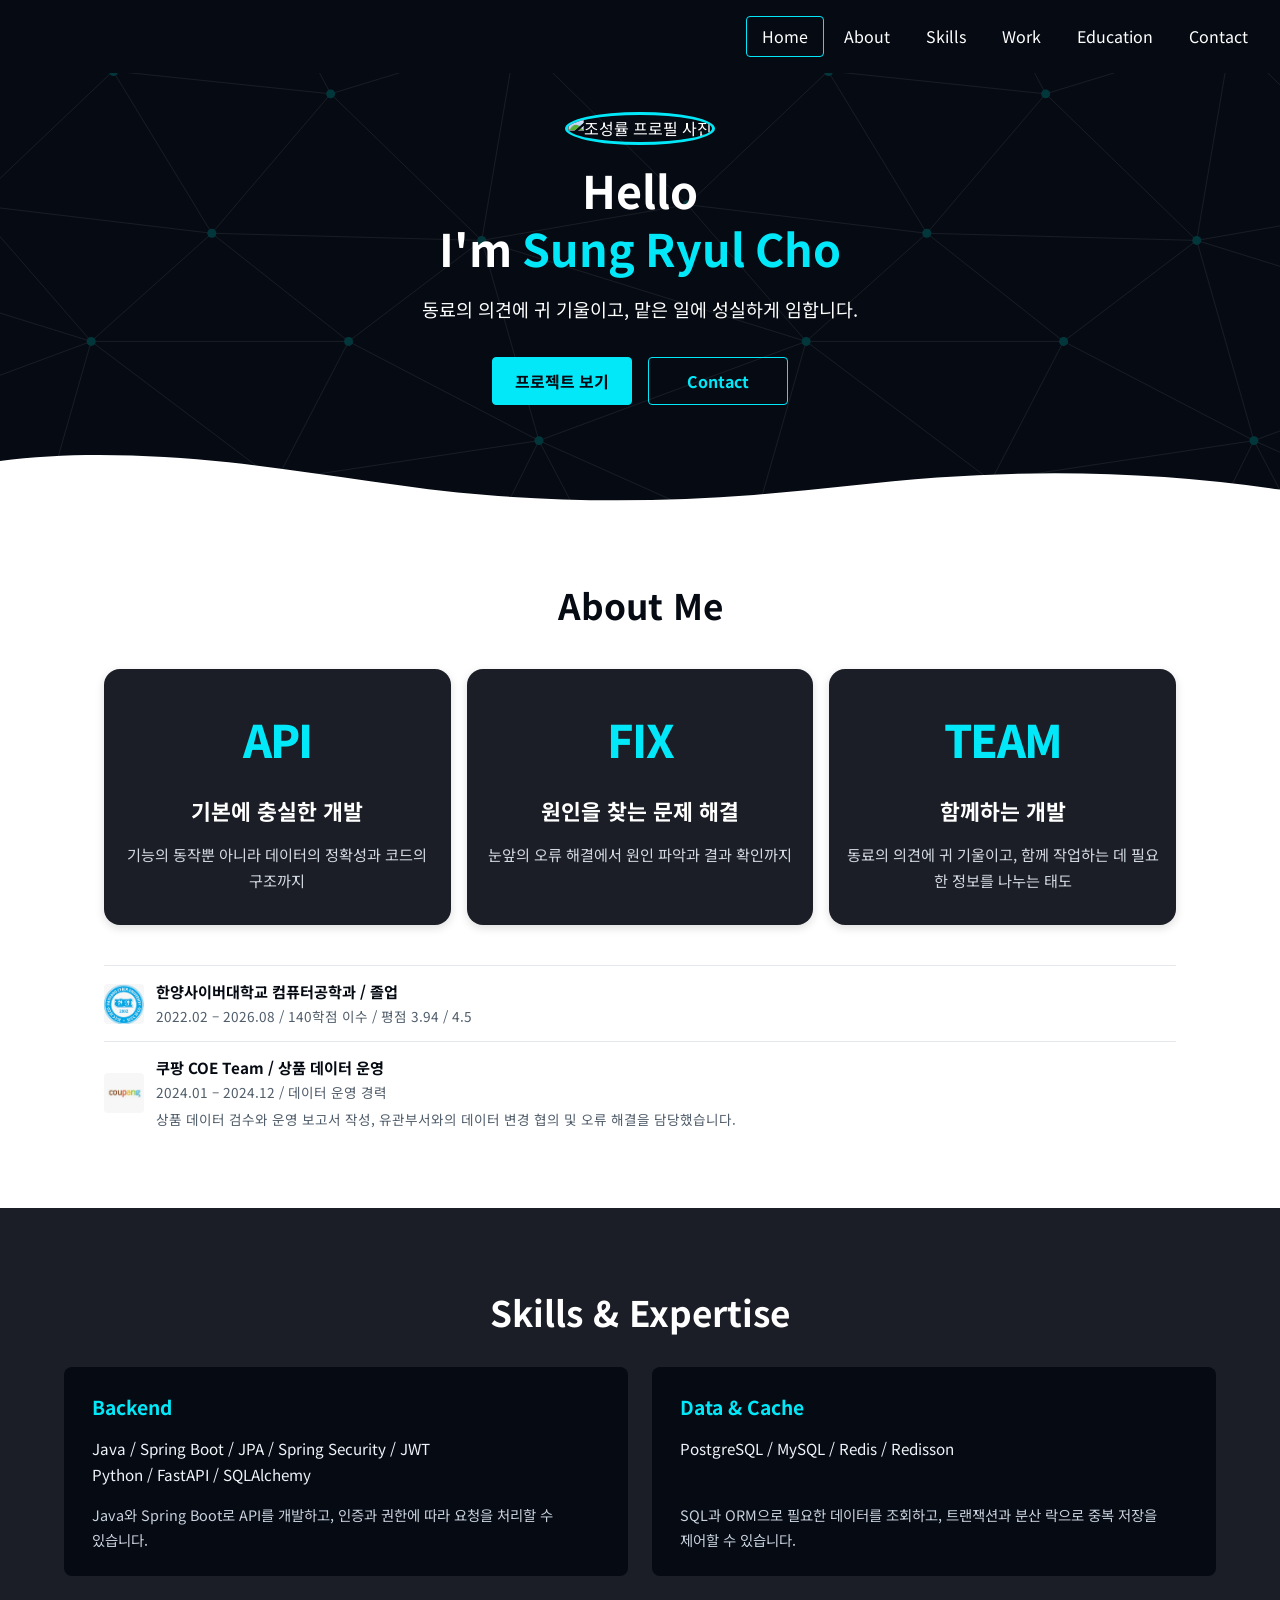
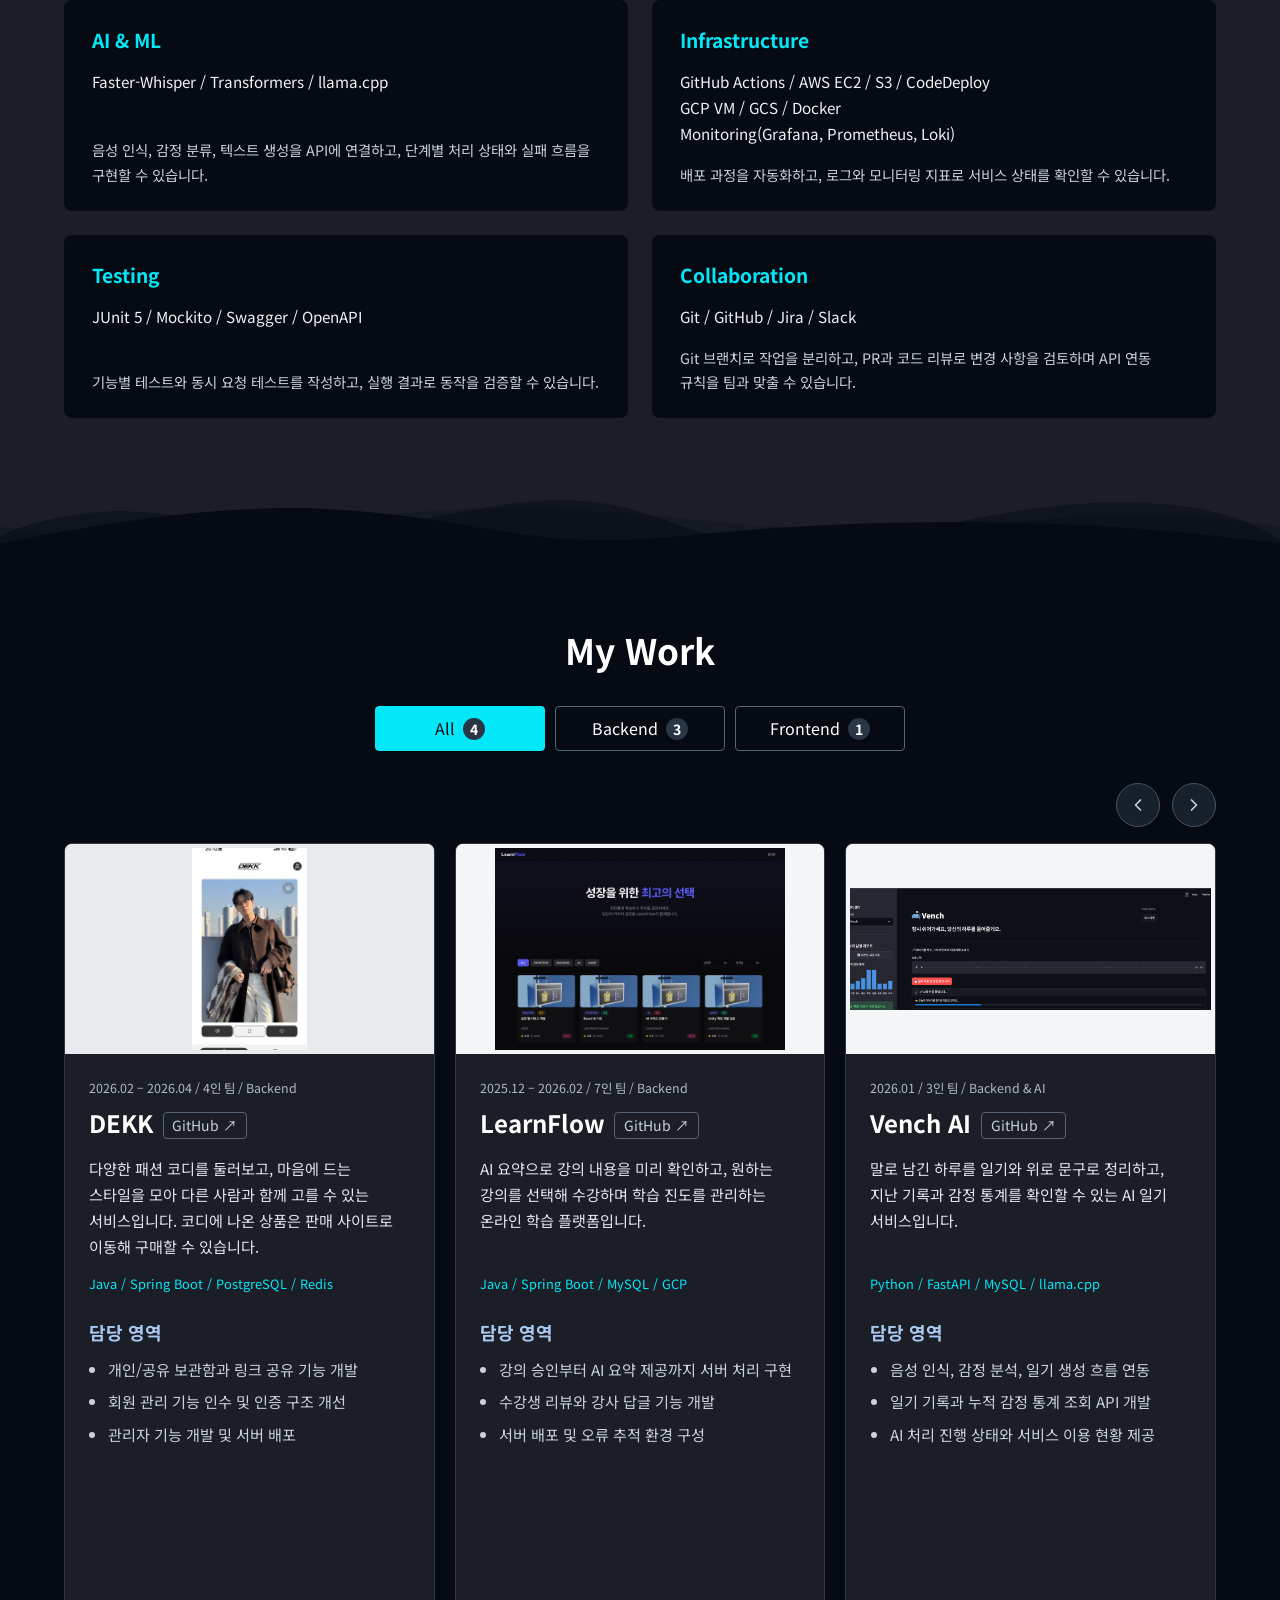
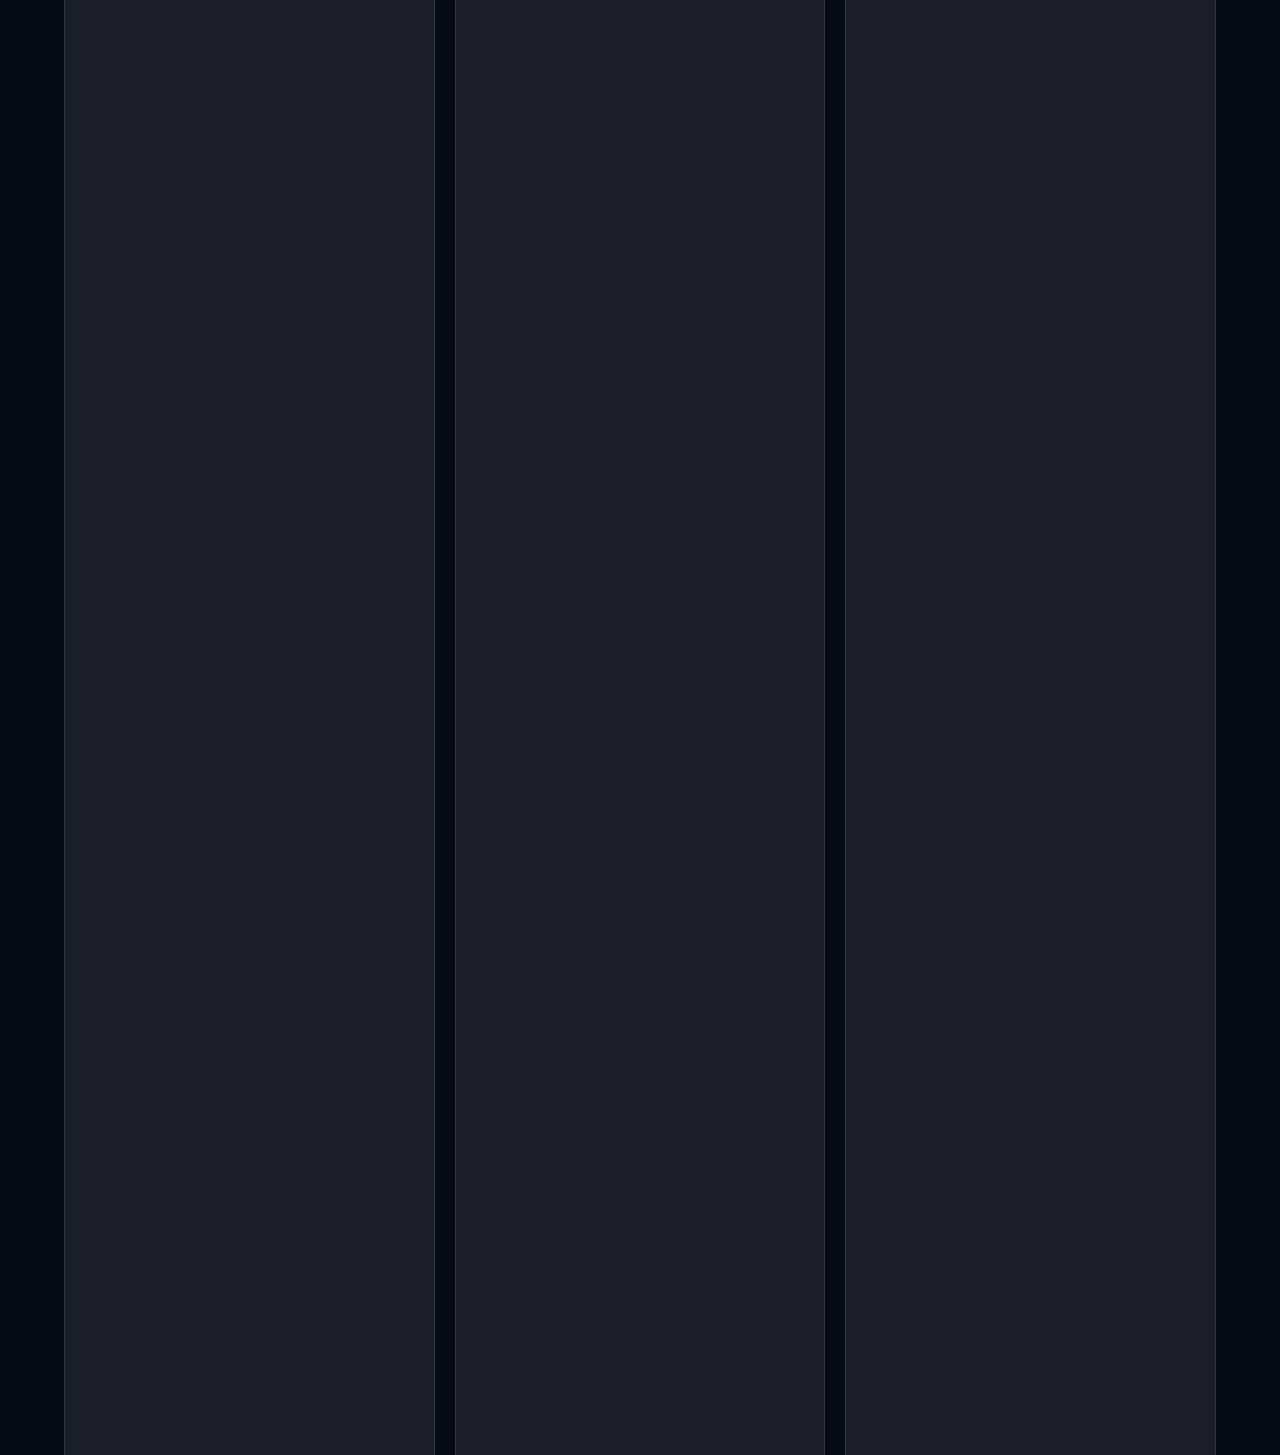
==== commit 933b3a59: "Refine project carousel, portfolio title and text separators" ====
--- a/index.html
+++ b/index.html
@@ -3,10 +3,10 @@
 <head>
   <meta charset="UTF-8" />
   <meta name="viewport" content="width=device-width, initial-scale=1.0" />
-  <title>조성률 포트폴리오</title>
+  <title>SungRyulCho - Portfolio</title>
   <meta name="description" content="동료의 의견에 귀 기울이고, 맡은 일에 성실하게 임하는 신입 백엔드 개발자 조성률의 포트폴리오입니다. 프로젝트 경험과 기술 역량을 소개합니다." />
   <meta name="author" content="조성률" />
-  <link rel="icon" href="images/profile.png" type="image/png" />
+  <link rel="icon" href="images/favicon.svg?v=20261027" type="image/svg+xml" />
   <link rel="canonical" href="https://sungryulcho.github.io/" />
   <meta property="og:title" content="Portfolio" />
   <meta property="og:type" content="website" />
@@ -28,7 +28,7 @@
     <link rel="stylesheet" href="css/style.css?v=20261027-case-title" />
   <link rel="stylesheet" href="css/evidence-viewer.css?v=20261014-plain-evidence-links" />
   <script src="src/main.js?v=20260927" defer></script>
-  <script src="src/projects.js?v=20261027-filter-only" defer></script>
+  <script src="src/projects.js?v=20261027-no-position" defer></script>
   <script src="src/project-gallery.js?v=20260930-autoplay-3s" defer></script>
     <script src="src/project-dialog.js?v=20261027-repo-badges" defer></script>
   <script src="src/evidence-viewer.js?v=20261008-clean" defer></script>
@@ -67,8 +67,8 @@
         <li class="major"><span class="major__icon" aria-hidden="true">TEAM</span><h3 class="major__title">함께하는 개발</h3><p>동료의 의견에 귀 기울이고, 함께 작업하는 데 필요한 정보를 나누는 태도</p></li>
       </ul>
       <ul class="jobs">
-        <li class="job"><img src="images/jobs/hanyang.png" alt="" width="40" height="40" loading="lazy" /><div><h3 class="job__name">한양사이버대학교 컴퓨터공학과 · 졸업</h3><p class="job__period">2022.02 – 2026.08 · 140학점 이수 · 평점 3.94 / 4.5</p></div></li>
-        <li class="job"><img src="images/jobs/coupang.png" alt="" width="40" height="40" loading="lazy" /><div><h3 class="job__name">쿠팡 COE Team · 상품 데이터 운영</h3><p class="job__period">2024.01 – 2024.12 · 데이터 운영 경력</p><p class="job__description">상품 데이터 검수와 운영 보고서 작성, 유관부서와의 데이터 변경 협의 및 오류 해결을 담당했습니다.</p></div></li>
+        <li class="job"><img src="images/jobs/hanyang.png" alt="" width="40" height="40" loading="lazy" /><div><h3 class="job__name">한양사이버대학교 컴퓨터공학과 / 졸업</h3><p class="job__period">2022.02 – 2026.08 / 140학점 이수 / 평점 3.94 / 4.5</p></div></li>
+        <li class="job"><img src="images/jobs/coupang.png" alt="" width="40" height="40" loading="lazy" /><div><h3 class="job__name">쿠팡 COE Team / 상품 데이터 운영</h3><p class="job__period">2024.01 – 2024.12 / 데이터 운영 경력</p><p class="job__description">상품 데이터 검수와 운영 보고서 작성, 유관부서와의 데이터 변경 협의 및 오류 해결을 담당했습니다.</p></div></li>
       </ul>
     </section>
     <section id="skills" class="section" aria-labelledby="skills-title">
@@ -77,17 +77,17 @@
         <div class="skills">
           <section class="skill-card" aria-labelledby="backend-skills-title">
             <h3 id="backend-skills-title" class="skills__title">Backend</h3>
-            <p class="skill-card__tools">Java · Spring Boot · JPA · Spring Security · JWT<br />Python · FastAPI · SQLAlchemy</p>
+            <p class="skill-card__tools">Java / Spring Boot / JPA / Spring Security / JWT<br />Python / FastAPI / SQLAlchemy</p>
             <p class="skill-card__usage">Java와 Spring Boot로 API를 개발하고, 인증과 권한에 따라 요청을 처리할 수 있습니다.</p>
           </section>
           <section class="skill-card" aria-labelledby="data-skills-title">
             <h3 id="data-skills-title" class="skills__title">Data &amp; Cache</h3>
-            <p class="skill-card__tools">PostgreSQL · MySQL · Redis · Redisson</p>
+            <p class="skill-card__tools">PostgreSQL / MySQL / Redis / Redisson</p>
             <p class="skill-card__usage">SQL과 ORM으로 필요한 데이터를 조회하고, 트랜잭션과 분산 락으로 중복 저장을 제어할 수 있습니다.</p>
           </section>
           <section class="skill-card" aria-labelledby="ai-skills-title">
             <h3 id="ai-skills-title" class="skills__title">AI &amp; ML</h3>
-            <p class="skill-card__tools">Faster-Whisper · Transformers · llama.cpp</p>
+            <p class="skill-card__tools">Faster-Whisper / Transformers / llama.cpp</p>
             <p class="skill-card__usage">음성 인식, 감정 분류, 텍스트 생성을 API에 연결하고, 단계별 처리 상태와 실패 흐름을 구현할 수 있습니다.</p>
           </section>
           <section class="skill-card" aria-labelledby="infra-skills-title">
@@ -97,12 +97,12 @@
           </section>
           <section class="skill-card" aria-labelledby="testing-skills-title">
             <h3 id="testing-skills-title" class="skills__title">Testing</h3>
-            <p class="skill-card__tools">JUnit 5 · Mockito · Swagger / OpenAPI</p>
+            <p class="skill-card__tools">JUnit 5 / Mockito / Swagger / OpenAPI</p>
             <p class="skill-card__usage">기능별 테스트와 동시 요청 테스트를 작성하고, 실행 결과로 동작을 검증할 수 있습니다.</p>
           </section>
           <section class="skill-card" aria-labelledby="collaboration-skills-title">
             <h3 id="collaboration-skills-title" class="skills__title">Collaboration</h3>
-            <p class="skill-card__tools">Git · GitHub · Jira · Slack</p>
+            <p class="skill-card__tools">Git / GitHub / Jira / Slack</p>
             <p class="skill-card__usage">Git 브랜치로 작업을 분리하고, PR과 코드 리뷰로 변경 사항을 검토하며 API 연동 규칙을 팀과 맞출 수 있습니다.</p>
           </section>
         </div>
@@ -112,7 +112,7 @@
       <div class="max-container">
         <h2 id="work-title" class="title">My Work</h2>
         <div class="categories" role="group" aria-label="프로젝트 분류" hidden>
-          <button class="category category--selected" type="button" data-category="all" aria-pressed="true">Featured <span class="category__count">3</span></button>
+          <button class="category category--selected" type="button" data-category="all" aria-pressed="true">All <span class="category__count">4</span></button>
           <button class="category" type="button" data-category="backend" aria-pressed="false">Backend <span class="category__count">3</span></button>
           <button class="category" type="button" data-category="frontend" aria-pressed="false">Frontend <span class="category__count">1</span></button>
         </div>
@@ -136,7 +136,7 @@
               <p class="project__period">2026.02 – 2026.04 / 4인 팀 / Backend</p>
               <div class="project__heading"><h3 class="project__title">DEKK</h3><a class="project__repository" href="https://github.com/potenup-dekk/DEKK-BE" target="_blank" rel="noopener noreferrer" aria-label="DEKK GitHub 저장소 (새 탭)">GitHub ↗</a></div>
               <p class="project__intro">다양한 패션 코디를 둘러보고, 마음에 드는 스타일을 모아 다른 사람과 함께 고를 수 있는 서비스입니다. 코디에 나온 상품은 판매 사이트로 이동해 구매할 수 있습니다.</p>
-              <p class="project__stack">Java · Spring Boot · PostgreSQL · Redis</p>
+              <p class="project__stack">Java / Spring Boot / PostgreSQL / Redis</p>
               <div class="project__role-summary">
                 <h4>담당 영역</h4>
                 <ul>
@@ -148,24 +148,24 @@
               <button id="dekk-details-open" class="project__detail-trigger" type="button" aria-label="DEKK 문제 해결 및 개선 보기" aria-haspopup="dialog" aria-controls="project-case-dialog" hidden><span>문제 해결 및 개선 보기</span><span aria-hidden="true">↗</span></button>
               <details class="project__detail"><summary>문제 해결 및 개선 보기</summary><div class="project__cases">
                 <article class="project__case" id="dekk-member-improvement" data-case-label="인증 공통화">
-                  <h4>인증 공통화로 정책의 중복 수정·누락 위험 축소</h4>
+                  <h4>인증 공통화로 정책의 중복 수정 및 누락 위험 축소</h4>
                   <dl class="case-flow">
                     <div><dt>문제</dt><dd>회원 기능을 인수했을 때, 같은 인증 정책을 바꾸려면 사용자와 관리자 코드를 각각 수정해야 했습니다. 한쪽을 빠뜨리면 서로 다른 정책이 적용될 위험이 있었습니다.</dd></div>
-                    <div><dt>해결 방안 검토</dt><dd>사용자와 관리자의 권한이 다르더라도, 같은 토큰 생성·검증 로직까지 따로 관리하면 동일한 정책을 반복해서 수정해야 합니다. 다만 중복을 줄이는 과정에서 권한 구분까지 없어져서는 안 됩니다. 따라서 권한 정보는 구분하고, 동일하게 동작해야 하는 토큰 처리만 공통화하기로 했습니다.</dd></div>
-                    <div><dt>해결·개선</dt><dd>사용자와 관리자 코드에 나뉘어 있던 토큰 생성·검증 로직을 공통 코드로 통합했습니다.</dd></div>
-                    <div class="case-flow__outcome"><dt>성과</dt><dd>JWT 발급·검증, 인증 필터, 보안 설정 클래스를 각각 2개에서 1개로 통합해, 사용자와 관리자에서 중복 관리하던 인증 로직의 수정 부담과 누락 위험을 줄였습니다.</dd></div>
+                    <div><dt>해결 방안 검토</dt><dd>사용자와 관리자의 권한이 다르더라도, 같은 토큰 생성 및 검증 로직까지 따로 관리하면 동일한 정책을 반복해서 수정해야 합니다. 다만 중복을 줄이는 과정에서 권한 구분까지 없어져서는 안 됩니다. 따라서 권한 정보는 구분하고, 동일하게 동작해야 하는 토큰 처리만 공통화하기로 했습니다.</dd></div>
+                    <div><dt>해결 및 개선</dt><dd>사용자와 관리자 코드에 나뉘어 있던 토큰 생성 및 검증 로직을 공통 코드로 통합했습니다.</dd></div>
+                    <div class="case-flow__outcome"><dt>성과</dt><dd>JWT 발급 및 검증, 인증 필터, 보안 설정 클래스를 각각 2개에서 1개로 통합해, 사용자와 관리자에서 중복 관리하던 인증 로직의 수정 부담과 누락 위험을 줄였습니다.</dd></div>
                   </dl>
                   <ul class="project__evidence" aria-label="인증 공통화 근거">
                     <li><a href="https://github.com/potenup-dekk/DEKK-BE/pull/182" target="_blank" rel="noopener noreferrer" aria-label="DEKK 인증 통합 PR 보기 (새 탭)">인증 통합 PR ↗</a></li>
                     <li><a href="evidence/performance/dekk-member-improvement.html" target="_blank" rel="noopener noreferrer" aria-label="DEKK 인증 구조 변경 기록 보기 (새 탭)">인증 구조 변경 기록 ↗</a></li>
                   </ul>
                 </article>
-                <article class="project__case" id="dekk-member-deck-separation" data-case-label="회원·보관함 분리">
-                  <h4>회원·보관함 분리로 변경 영향 범위 축소</h4>
-                  <dl class="case-flow">
-                    <div><dt>문제</dt><dd>회원 코드가 가입·탈퇴에 필요한 보관함 처리를 직접 호출해, 보관함 처리 방식이 바뀌면 회원 코드도 함께 검토해야 했습니다.</dd></div>
+                <article class="project__case" id="dekk-member-deck-separation" data-case-label="회원과 보관함 분리">
+                  <h4>회원과 보관함 분리로 변경 영향 범위 축소</h4>
+                  <dl class="case-flow">
+                    <div><dt>문제</dt><dd>회원 코드가 가입 및 탈퇴에 필요한 보관함 처리를 직접 호출해, 보관함 처리 방식이 바뀌면 회원 코드도 함께 검토해야 했습니다.</dd></div>
                     <div><dt>해결 방안 검토</dt><dd>회원 코드에서 보관함 처리를 직접 호출하면 보관함의 변경이 회원 기능에 영향을 줍니다. 그렇다고 두 처리를 독립적으로 완료시키면 회원 처리만 성공하고 필요한 보관함 처리는 실패한 상태가 생길 수 있습니다. 따라서 호출 관계는 이벤트로 분리하되, 두 작업의 성공과 실패는 같은 트랜잭션으로 묶는 방식을 선택했습니다.</dd></div>
-                    <div><dt>해결·개선</dt><dd>가입·탈퇴에 따른 보관함 처리는 이벤트 핸들러로 분리하고, 이벤트 처리는 기존 트랜잭션에 참여하도록 구성했습니다.</dd></div>
+                    <div><dt>해결 및 개선</dt><dd>가입 및 탈퇴에 따른 보관함 처리는 이벤트 핸들러로 분리하고, 이벤트 처리는 기존 트랜잭션에 참여하도록 구성했습니다.</dd></div>
                     <div class="case-flow__outcome"><dt>성과</dt><dd>회원 서비스의 보관함 직접 호출을 2곳에서 0곳으로 줄여, 보관함 처리 변경을 회원 코드와 분리하고 기능별 유지보수성을 높였습니다.</dd></div>
                   </dl>
                   <ul class="project__evidence" aria-label="회원과 보관함 분리 근거">
@@ -178,7 +178,7 @@
                   <dl class="case-flow">
                     <div><dt>문제</dt><dd>여러 사용자가 같은 보관함에 동시에 저장하면, 각 요청이 모두 ‘아직 저장되지 않은 카드’ 또는 ‘50장 미만’이라고 판단할 수 있었습니다. 이 상태로 저장하면 같은 카드가 중복되거나 50장 제한을 넘을 위험이 있었습니다.</dd></div>
                     <div><dt>해결 방안 검토</dt><dd>카드별로 잠그면 서로 다른 카드의 동시 저장은 제어할 수 없어 보관함 단위의 잠금이 필요했습니다. 앞선 저장이 DB에 확정된 뒤 다음 요청이 카드 수와 중복 여부를 확인하도록, 트랜잭션 종료까지 잠금을 유지하기로 했습니다.</dd></div>
-                    <div><dt>해결·개선</dt><dd>보관함 ID를 기준으로 Redisson 분산 락을 적용하고, 잠금을 획득한 요청만 별도 트랜잭션에서 저장 조건을 확인하도록 했습니다. 이미 있는 카드는 추가하지 않고, 50장에 도달한 보관함에는 새 카드 저장을 거절했습니다. DB 커밋 또는 롤백 후 잠금을 해제하도록 구성했습니다.</dd></div>
+                    <div><dt>해결 및 개선</dt><dd>보관함 ID를 기준으로 Redisson 분산 락을 적용하고, 잠금을 획득한 요청만 별도 트랜잭션에서 저장 조건을 확인하도록 했습니다. 이미 있는 카드는 추가하지 않고, 50장에 도달한 보관함에는 새 카드 저장을 거절했습니다. DB 커밋 또는 롤백 후 잠금을 해제하도록 구성했습니다.</dd></div>
                     <div class="case-flow__outcome"><dt>성과</dt><dd>동시 요청에 따른 중복 저장과 용량 초과를 제어해, 공동 보관함 데이터의 정합성을 높였습니다.</dd><dd class="case-flow__measurement">검증: 로컬에서 두 시나리오를 각각 30회 비교했습니다. 잠금만 생략한 대조군에서는 같은 카드의 중복 저장과 서로 다른 카드의 50장 초과가 각각 30회 발생했고, 잠금 적용 시에는 둘 다 0회였습니다.</dd></div>
                   </dl>
                   <ul class="project__evidence" aria-label="동시 저장 제어 근거">
@@ -192,7 +192,7 @@
                   <dl class="case-flow">
                     <div><dt>문제</dt><dd>보관함 목록에는 최신 카드 3장만 표시하지만, 전체 카드를 가져온 뒤 애플리케이션에서 정렬하고 3장을 골랐습니다. 저장된 카드가 많아질수록 화면에 쓰지 않는 데이터까지 가져와 처리해야 했습니다.</dd></div>
                     <div><dt>해결 방안 검토</dt><dd>서버의 정렬 방식을 개선하더라도 전체 카드 데이터를 가져오는 부담은 남습니다. 보관함마다 최신 3장만 필요하므로 DB에서 보관함별로 선별하는 방식을 선택했습니다. 전체 카드 수도 표시해야 하므로 기존 집계는 유지했습니다.</dd></div>
-                    <div><dt>해결·개선</dt><dd>ROW_NUMBER 윈도 함수로 보관함별 최신 카드 3장만 조회하도록 변경했습니다. 서버의 전체 카드 정렬 코드를 제거하고, 선별된 카드를 보관함별로 묶어 기존 카드 수 집계 결과와 함께 응답하도록 했습니다.</dd></div>
+                    <div><dt>해결 및 개선</dt><dd>ROW_NUMBER 윈도 함수로 보관함별 최신 카드 3장만 조회하도록 변경했습니다. 서버의 전체 카드 정렬 코드를 제거하고, 선별된 카드를 보관함별로 묶어 기존 카드 수 집계 결과와 함께 응답하도록 했습니다.</dd></div>
                     <div class="case-flow__outcome"><dt>성과</dt><dd>미리보기 정보를 유지하면서 DB에서 가져오는 카드 연결 데이터를 1,000행에서 60행으로 94% 줄여, 목록 조회에 필요한 데이터 처리 부담을 낮췄습니다.</dd><dd class="case-flow__measurement">측정 조건: 로컬 합성 데이터로 사용자 100명의 보관함 목록을 비교했습니다. 사용자별 보관함 20개 × 카드 50장으로 구성했고, 변경 전후 스키마와 인덱스는 동일합니다.</dd></div>
                   </dl>
                   <ul class="project__evidence" aria-label="보관함 목록 조회 개선 근거">
@@ -206,7 +206,7 @@
                   <dl class="case-flow">
                     <div><dt>문제</dt><dd>배포 환경 준비가 지연되고 초기 배포가 실패하면서, 팀이 개발한 기능을 서버에 반영하지 못했습니다. 팀원들이 각자 구현한 기능을 연동하고 확인하는 작업에도 차질이 생겼습니다.</dd></div>
                     <div><dt>해결 방안 검토</dt><dd>여러 설정이 연결되는 배포 작업을 나누어 진행하려면, 팀원이 전체 흐름과 단계별 작업 방법을 이해할 수 있어야 했습니다. 단순히 작업을 분담하기보다, 공통으로 참고할 배포 가이드를 먼저 마련하는 것이 필요하다고 판단했습니다.</dd></div>
-                    <div><dt>해결·개선</dt><dd>팀원이 설계한 인프라를 바탕으로 GitHub Actions·S3·CodeDeploy를 연결하는 배포 가이드를 직접 작성해, 동료가 이를 따라 설정 작업에 참여할 수 있도록 했습니다. 진행 중 발생한 설정·배포 문제는 다음과 같이 해결했습니다.
+                    <div><dt>해결 및 개선</dt><dd>팀원이 설계한 인프라를 바탕으로 GitHub Actions, S3, CodeDeploy를 연결하는 배포 가이드를 직접 작성해, 동료가 이를 따라 설정 작업에 참여할 수 있도록 했습니다. 진행 중 발생한 설정 및 배포 문제는 다음과 같이 해결했습니다.
                       <ul class="case-flow__actions">
                         <li><strong>배포 중단:</strong> 프라이빗 서브넷의 서버에 접속해 중지된 CodeDeploy 에이전트를 실행하고, 재배포가 정상 완료되는 것을 확인했습니다.</li>
                         <li><strong>배포 스크립트 보완:</strong> 실행 중인 애플리케이션과 새 배포 파일을 올바르게 찾도록 스크립트를 수정했습니다.</li>
@@ -241,7 +241,7 @@
               <p class="project__period">2025.12 – 2026.02 / 7인 팀 / Backend</p>
               <div class="project__heading"><h3 class="project__title">LearnFlow</h3><a class="project__repository" href="https://github.com/team-Octave/learnflow-api" target="_blank" rel="noopener noreferrer" aria-label="LearnFlow GitHub 저장소 (새 탭)">GitHub ↗</a></div>
               <p class="project__intro">AI 요약으로 강의 내용을 미리 확인하고, 원하는 강의를 선택해 수강하며 학습 진도를 관리하는 온라인 학습 플랫폼입니다.</p>
-              <p class="project__stack">Java · Spring Boot · MySQL · GCP</p>
+              <p class="project__stack">Java / Spring Boot / MySQL / GCP</p>
               <div class="project__role-summary">
                 <h4>담당 영역</h4>
                 <ul>
@@ -257,7 +257,7 @@
                   <dl class="case-flow">
                     <div><dt>문제</dt><dd>강의 승인과 AI 요약을 연결할 때, 관리자가 분석 완료까지 기다리는 상황과 승인된 강의의 분석 작업이 누락되는 상황을 피해야 했습니다.</dd></div>
                     <div><dt>해결 방안 검토</dt><dd>승인 요청 안에서 분석하면 관리자가 기다려야 하고, 승인 이후 별도로 호출하면 호출 실패 시 작업이 누락될 수 있었습니다. 승인 대기와 작업 누락 위험을 함께 줄이기 위해, 승인 정보와 작업 기록은 같은 트랜잭션으로 저장하고 실제 분석은 분리하는 Outbox 방식을 선택했습니다.</dd></div>
-                    <div><dt>해결·개선</dt><dd>강의 승인과 영상별 분석 작업 등록을 하나의 트랜잭션으로 묶고, 분석 서버가 작업을 가져가 결과를 전달하는 API를 구현했습니다. 작업은 대기, 처리 중, 완료, 실패 상태로 관리하고 중복 등록을 제한했습니다.<br /><br />분석 서버가 실패를 알린 작업은 1분, 5분, 60분 뒤에 다시 가져갈 수 있도록 최대 3회의 재시도 기준을 마련했습니다. 처리 중 상태에서 10분 넘게 갱신되지 않은 작업도 주기적으로 확인해, 같은 재시도 한도 내에서는 대기 상태로 되돌리고 한도를 넘으면 실패로 종료했습니다.</dd></div>
+                    <div><dt>해결 및 개선</dt><dd>강의 승인과 영상별 분석 작업 등록을 하나의 트랜잭션으로 묶고, 분석 서버가 작업을 가져가 결과를 전달하는 API를 구현했습니다. 작업은 대기, 처리 중, 완료, 실패 상태로 관리하고 중복 등록을 제한했습니다.<br /><br />분석 서버가 실패를 알린 작업은 1분, 5분, 60분 뒤에 다시 가져갈 수 있도록 최대 3회의 재시도 기준을 마련했습니다. 처리 중 상태에서 10분 넘게 갱신되지 않은 작업도 주기적으로 확인해, 같은 재시도 한도 내에서는 대기 상태로 되돌리고 한도를 넘으면 실패로 종료했습니다.</dd></div>
                     <div class="case-flow__outcome"><dt>성과</dt><dd>AI 분석과 승인을 분리해 관리자의 승인 대기 부담을 줄이고, 승인과 분석 작업을 함께 저장해 작업 연결의 안정성을 높였습니다.</dd><dd class="case-flow__measurement">검증: 로컬 테스트 워커로 작업 100건 중 일시 실패 30건과 응답 중단 10건을 주입해 3회 검증한 결과, 매회 100건 모두 완료되고 누락은 0건이었습니다.</dd></div>
                   </dl>
                   <ul class="project__evidence" aria-label="강의 승인과 AI 작업 등록 구현 근거">
@@ -270,7 +270,7 @@
                   <dl class="case-flow">
                     <div><dt>문제</dt><dd>리뷰 목록을 구성하면서 작성자 정보를 리뷰마다 조회해, 리뷰 수가 늘어날수록 DB 조회도 늘어났습니다.</dd></div>
                     <div><dt>해결 방안 검토</dt><dd>현재 페이지의 작성자 ID를 모아 회원 정보를 일괄 조회하기로 했습니다. 기존 페이징과 응답 형식을 유지하면서 작성자를 개별 조회하는 반복을 줄일 수 있기 때문입니다.</dd></div>
-                    <div><dt>해결·개선</dt><dd>작성자 ID의 중복을 제거해 회원 정보를 일괄 조회하고, 조회한 정보를 각 리뷰의 응답에 연결했습니다. 해당 변경은 PR #28로 팀 저장소에 병합됐습니다.</dd></div>
+                    <div><dt>해결 및 개선</dt><dd>작성자 ID의 중복을 제거해 회원 정보를 일괄 조회하고, 조회한 정보를 각 리뷰의 응답에 연결했습니다. 해당 변경은 PR #28로 팀 저장소에 병합됐습니다.</dd></div>
                     <div class="case-flow__outcome"><dt>성과</dt><dd>리뷰 10개 조회의 SQL 실행을 24회에서 15회로 37.5% 줄여, 리뷰 목록을 구성할 때 발생하는 DB의 반복 조회 부담을 낮췄습니다.</dd><dd class="case-flow__measurement">측정 조건: 로컬 합성 리뷰 1만 개, 작성자가 서로 다른 리뷰 10개 기준. 작성자 일괄 조회 적용 전후를 비교했습니다. 수강 정보의 반복 조회는 이 변경에 포함되지 않습니다.</dd></div>
                   </dl>
                   <ul class="project__evidence" aria-label="리뷰 조회 개선 근거">
@@ -283,7 +283,7 @@
                   <dl class="case-flow">
                     <div><dt>문제</dt><dd>배포 스크립트가 같은 애플리케이션의 실행을 중복으로 시도했습니다. 백업 파일에도 보관 기준이 없어 배포를 반복할수록 오래된 파일이 쌓였습니다.</dd></div>
                     <div><dt>해결 방안 검토</dt><dd>실행 명령을 하나로 줄이더라도 필요한 환경 설정은 빠짐없이 전달돼야 했습니다. 따라서 설정을 전달하는 명령을 기준으로 통합하기로 했습니다. 백업은 모두 보관하면 계속 쌓이고, 모두 삭제하면 이전 버전으로 복구할 수 없습니다. 그래서 복구에 사용할 최근 버전은 남기면서 보관 개수를 제한하는 기준을 선택했습니다.</dd></div>
-                    <div><dt>해결·개선</dt><dd>중복된 실행 명령을 제거하고 필요한 설정을 전달하는 명령 하나로 통합했습니다. 백업은 최신 3개만 남기도록 오래된 파일을 정리하는 절차를 추가했습니다.</dd></div>
+                    <div><dt>해결 및 개선</dt><dd>중복된 실행 명령을 제거하고 필요한 설정을 전달하는 명령 하나로 통합했습니다. 백업은 최신 3개만 남기도록 오래된 파일을 정리하는 절차를 추가했습니다.</dd></div>
                     <div class="case-flow__outcome"><dt>성과</dt><dd>중복 실행을 제거하고 백업을 최신 3개로 관리해, 배포 절차를 단순화하고 백업 파일 관리 부담을 줄였습니다.</dd></div>
                   </dl>
                   <ul class="project__evidence" aria-label="배포 과정 개선 근거">
@@ -311,7 +311,7 @@
               <p class="project__period">2026.01 / 3인 팀 / Backend &amp; AI</p>
               <div class="project__heading"><h3 class="project__title">Vench AI</h3><a class="project__repository" href="https://github.com/voice-journal/vench" target="_blank" rel="noopener noreferrer" aria-label="Vench AI GitHub 저장소 (새 탭)">GitHub ↗</a></div>
               <p class="project__intro">말로 남긴 하루를 일기와 위로 문구로 정리하고, 지난 기록과 감정 통계를 확인할 수 있는 AI 일기 서비스입니다.</p>
-              <p class="project__stack">Python · FastAPI · MySQL · llama.cpp</p>
+              <p class="project__stack">Python / FastAPI / MySQL / llama.cpp</p>
               <div class="project__role-summary">
                 <h4>담당 영역</h4>
                 <ul>
@@ -327,7 +327,7 @@
                   <dl class="case-flow">
                     <div><dt>문제</dt><dd>음성 인식부터 일기 생성까지 여러 단계를 거치는데, ‘처리 중’만 표시하면 사용자는 어디까지 진행됐는지 알 수 없었습니다. 본문이나 위로 문구 생성에 실패했을 때, 이미 인식한 원문까지 결과로 제공하지 못하는 상황도 피해야 했습니다.</dd></div>
                     <div><dt>해결 방안 검토</dt><dd>긴 AI 처리 중에도 접수 여부와 진행 단계를 확인할 수 있도록, 접수 응답과 실행을 분리하기로 했습니다. 후속 생성 단계의 예외로 전체를 실패 처리하면 이미 확보한 원문도 제공하지 못하므로, 해당 단계만 원문이나 기본 문구로 대체해 기록을 남기는 방식을 선택했습니다.</dd></div>
-                    <div><dt>해결·개선</dt><dd>음성과 일기 정보를 저장한 뒤 HTTP 202 응답과 일기 ID를 먼저 반환하고, BackgroundTasks로 AI 처리를 이어갔습니다. 단계가 바뀔 때마다 진행 안내를 DB에 기록했습니다.<br /><br />일기 본문 생성 중 예외가 발생하면 인식한 원문을 사용하고, 제목과 위로 문구는 각각 본문 첫 줄과 기본 문구로 대체했습니다.</dd></div>
+                    <div><dt>해결 및 개선</dt><dd>음성과 일기 정보를 저장한 뒤 HTTP 202 응답과 일기 ID를 먼저 반환하고, BackgroundTasks로 AI 처리를 이어갔습니다. 단계가 바뀔 때마다 진행 안내를 DB에 기록했습니다.<br /><br />일기 본문 생성 중 예외가 발생하면 인식한 원문을 사용하고, 제목과 위로 문구는 각각 본문 첫 줄과 기본 문구로 대체했습니다.</dd></div>
                     <div class="case-flow__outcome"><dt>성과</dt><dd>처리 단계 안내로 사용자의 진행 상황 파악을 돕고, 본문 생성 실패 시에도 인식한 원문을 제공해 기록을 다시 작성해야 하는 부담을 줄였습니다.</dd></div>
                   </dl>
                   <ul class="project__evidence" aria-label="AI 처리 진행 상황과 실패 대응 구현 근거">
@@ -336,11 +336,11 @@
                   </ul>
                 </article>
                 <article class="project__case" id="vench-audio-input" data-case-label="음성 입력">
-                  <h4>음성 인식 오류에 대응한 전처리·모델 설정 변경</h4>
+                  <h4>음성 인식 오류에 대응한 전처리 및 모델 설정 변경</h4>
                   <dl class="case-flow">
                     <div><dt>문제</dt><dd>일부 녹음에서 사용자가 말한 내용이 텍스트로 정확하게 변환되지 않았습니다. 당시 입력 처리는 파일 형식만 변환하고, 녹음 파일마다 다른 음량은 보정하지 않는 구조였습니다.</dd></div>
                     <div><dt>해결 방안 검토</dt><dd>인식 모델과 입력 음성 양쪽을 개선 대상으로 잡았습니다. 파일 형식을 맞춰도 음량 차이는 남기 때문에, 모델 설정 변경과 함께 음량 정규화를 추가하기로 했습니다.</dd></div>
-                    <div><dt>해결·개선</dt><dd>기존 16kHz 모노 WAV 변환 과정에 음량 정규화를 추가했습니다. 인식 모델은 small에서 medium으로 변경하고, 이전 구간의 인식 결과를 다음 구간의 조건으로 사용하는 옵션을 껐습니다.</dd></div>
+                    <div><dt>해결 및 개선</dt><dd>기존 16kHz 모노 WAV 변환 과정에 음량 정규화를 추가했습니다. 인식 모델은 small에서 medium으로 변경하고, 이전 구간의 인식 결과를 다음 구간의 조건으로 사용하는 옵션을 껐습니다.</dd></div>
                     <div class="case-flow__outcome"><dt>성과</dt><dd>음성 인식 전에 녹음 파일의 음량 편차를 줄였습니다.</dd></div>
                   </dl>
                   <ul class="project__evidence" aria-label="음성 입력 처리 개선 근거">
@@ -352,7 +352,7 @@
                   <dl class="case-flow">
                     <div><dt>문제</dt><dd>한 일기에 기쁨과 슬픔이 함께 분석돼도 통계에는 대표 감정 하나만 집계됐습니다. 저장된 다른 감정 점수가 빠져, 사용자는 분석된 감정 분포를 통계에서 확인할 수 없었습니다.</dd></div>
                     <div><dt>해결 방안 검토</dt><dd>대표 감정별 일기 수를 세면 한 일기에서 함께 분석된 다른 감정은 통계에 반영되지 않습니다. 대표 감정뿐 아니라 함께 분석된 감정도 보여주기 위해 감정별 점수를 합산하는 방식을 선택하고, 리포트와 운영 대시보드의 집계 기준을 맞췄습니다.</dd></div>
-                    <div><dt>해결·개선</dt><dd>처리가 완료된 일기의 감정별 점수를 합산하고, 집계 값이 없는 감정은 0으로 표시했습니다. 리포트 API와 운영 대시보드를 동일한 점수 누적 방식으로 맞췄습니다.</dd></div>
+                    <div><dt>해결 및 개선</dt><dd>처리가 완료된 일기의 감정별 점수를 합산하고, 집계 값이 없는 감정은 0으로 표시했습니다. 리포트 API와 운영 대시보드를 동일한 점수 누적 방식으로 맞췄습니다.</dd></div>
                     <div class="case-flow__outcome"><dt>성과</dt><dd>대표 감정 외의 점수도 집계해, 사용자가 기록에 함께 나타난 여러 감정의 분포를 파악하도록 개선했습니다.</dd></div>
                   </dl>
                   <ul class="project__evidence" aria-label="감정 통계 개선 근거">
@@ -399,7 +399,7 @@
                   <dl class="case-flow">
                     <div><dt>문제</dt><dd>기록을 저장하는 중에 버튼을 연속으로 누르면 같은 요청이 반복될 수 있습니다. 또 응답이 끊기면 저장 여부를 알 수 없어, 입력 내용을 지우거나 새 요청으로 재전송할 경우 기록 유실이나 중복 저장으로 이어질 수 있습니다.</dd></div>
                     <div><dt>해결 방안 검토</dt><dd>버튼을 비활성화하는 것만으로는 응답을 받지 못한 뒤의 재시도를 구분할 수 없습니다. 처리 중의 반복 요청을 막는 동시에, 같은 내용을 다시 보낼 때 서버가 동일한 요청으로 식별할 수 있도록 요청 ID와 입력 내용을 유지하는 구조가 필요했습니다.</dd></div>
-                    <div><dt>해결·개선</dt><dd>요청 진행 여부를 useRef로 확인해 연속 제출을 차단하고, 화면에는 처리 상태를 표시했습니다. 저장 응답을 받지 못하면 입력 내용을 남기고 저장 여부를 확인하지 못했다는 안내를 제공했습니다. 기록 내용과 날짜가 같으면 재시도에도 같은 요청 ID를 전달하도록 구현했습니다.</dd></div>
+                    <div><dt>해결 및 개선</dt><dd>요청 진행 여부를 useRef로 확인해 연속 제출을 차단하고, 화면에는 처리 상태를 표시했습니다. 저장 응답을 받지 못하면 입력 내용을 남기고 저장 여부를 확인하지 못했다는 안내를 제공했습니다. 기록 내용과 날짜가 같으면 재시도에도 같은 요청 ID를 전달하도록 구현했습니다.</dd></div>
                     <div class="case-flow__outcome"><dt>성과</dt><dd>입력 내용과 요청 ID를 유지해, 연결 오류 후에도 보호자가 기록을 다시 작성하지 않고 같은 저장 요청을 재시도할 수 있게 했습니다.</dd></div>
                   </dl>
                   <ul class="project__evidence" aria-label="기록 저장 실패 대응 근거">
@@ -412,7 +412,7 @@
                   <dl class="case-flow">
                     <div><dt>문제</dt><dd>요약에는 확인 대기 중이거나 정리에 실패한 기록이 제외될 수 있습니다. 이를 알리지 않고 출력하면 모든 기록이 반영된 것으로 오해할 수 있고, 조회 기간이나 결과가 바뀐 뒤에도 이전 확인 상태가 남으면 다른 내용을 출력하게 됩니다.</dd></div>
                     <div><dt>해결 방안 검토</dt><dd>출력 가능 여부를 단순한 확인 여부로 관리하면 새 결과에도 이전 확인이 적용될 수 있습니다. 따라서 확인 상태를 실제 요약 데이터에 연결하고, 현재 결과의 조회가 끝났는지 함께 검사하도록 구성했습니다.</dd></div>
-                    <div><dt>해결·개선</dt><dd>출력 전에 제외된 기록을 안내하고 해당 기록으로 이동해 확인할 수 있도록 했습니다. 확인한 요약 데이터와 현재 데이터를 비교해 결과가 바뀌면 다시 확인하도록 하고, 새 조회가 진행 중이거나 화면을 떠나면 기존 출력 확인 창을 닫았습니다.</dd></div>
+                    <div><dt>해결 및 개선</dt><dd>출력 전에 제외된 기록을 안내하고 해당 기록으로 이동해 확인할 수 있도록 했습니다. 확인한 요약 데이터와 현재 데이터를 비교해 결과가 바뀌면 다시 확인하도록 하고, 새 조회가 진행 중이거나 화면을 떠나면 기존 출력 확인 창을 닫았습니다.</dd></div>
                     <div class="case-flow__outcome"><dt>성과</dt><dd>보호자가 요약에 빠진 기록을 확인한 뒤 출력하도록 하고, 이전 확인만으로 변경된 요약지가 출력되는 상황을 막았습니다.</dd></div>
                   </dl>
                   <ul class="project__evidence" aria-label="출력 전 확인 근거">
@@ -425,7 +425,7 @@
                   <dl class="case-flow">
                     <div><dt>문제</dt><dd>경과와 요약지는 기간별 기록을 반복해서 조회합니다. 화면에 돌아올 때마다 새로 요청하면 같은 결과를 다시 기다리게 되고, 반대로 결과를 계속 재사용하면 수정된 기록이 반영되지 않을 수 있습니다.</dd></div>
                     <div><dt>해결 방안 검토</dt><dd>재사용 여부는 조회 조건뿐 아니라 기록의 변경 여부도 함께 판단해야 합니다. 조회 로직을 공통 훅으로 모으고, 각 훅에서 진행 중인 요청과 완료 결과를 보관하되 기록 변경 시 폐기하도록 구성했습니다.</dd></div>
-                    <div><dt>해결·개선</dt><dd>시작일, 종료일, AI 사용 여부와 데이터 갱신 번호로 요청을 구분했습니다. 같은 조건의 요청과 완료 결과를 재사용하고, 기록 변경 알림을 받으면 캐시를 초기화했습니다. 이전 요청이 늦게 끝나더라도 변경 후 화면이나 캐시를 덮어쓰지 않도록 검사했습니다.</dd></div>
+                    <div><dt>해결 및 개선</dt><dd>시작일, 종료일, AI 사용 여부와 데이터 갱신 번호로 요청을 구분했습니다. 같은 조건의 요청과 완료 결과를 재사용하고, 기록 변경 알림을 받으면 캐시를 초기화했습니다. 이전 요청이 늦게 끝나더라도 변경 후 화면이나 캐시를 덮어쓰지 않도록 검사했습니다.</dd></div>
                     <div class="case-flow__outcome"><dt>성과</dt><dd>변경되지 않은 요약은 재조회 없이 보여주고, 기록 수정 후에는 새 결과를 불러와 불필요한 대기와 오래된 정보 표시를 줄였습니다.</dd></div>
                   </dl>
                   <ul class="project__evidence" aria-label="조회 재사용 근거">
@@ -444,17 +444,17 @@
         <h2 id="education-title" class="title">Education &amp; Qualifications</h2>
         <div class="education-list">
           <article class="education-item">
-            <div class="education-item__period"><span class="status-badge">수료</span><p>2025.09.15 – 2026.03.20</p><p>120일 · 960시간</p></div>
-            <div><h3>생성형 AI 기반 FE/BE 협업과정</h3><p class="education-item__org">기관: 원티드랩 K-Digital</p><p>교육 과정: Java · Spring Boot · JPA · Redis · AWS · CI/CD · 모니터링</p></div>
+            <div class="education-item__period"><span class="status-badge">수료</span><p>2025.09.15 – 2026.03.20</p><p>120일 / 960시간</p></div>
+            <div><h3>생성형 AI 기반 FE/BE 협업과정</h3><p class="education-item__org">기관: 원티드랩 K-Digital</p><p>교육 과정: Java / Spring Boot / JPA / Redis / AWS / CI/CD / 모니터링</p></div>
           </article>
           <article class="education-item">
-            <div class="education-item__period"><span class="status-badge status-badge--ongoing">수강 중</span><p>2026.08.10 – 2026.11.06</p><p>3개월 · 총 420시간 과정</p></div>
-            <div><h3>경기 AI 멤버십 채용연계형 교육</h3><p class="education-item__org">기관: 한컴 × 퓨리오사 AI</p><p>교육 과정: Python 데이터 분석 · ML/DL · LLM LoRA/QLoRA 및 양자화 · LangChain/LangGraph RAG·Agent · FastAPI/React · Furiosa NPU · 기업 PoC</p><p class="education-item__note">현재 수강 중이며, 입사 일정 협의가 가능합니다.</p></div>
+            <div class="education-item__period"><span class="status-badge status-badge--ongoing">수강 중</span><p>2026.08.10 – 2026.11.06</p><p>3개월 / 총 420시간 과정</p></div>
+            <div><h3>경기 AI 멤버십 채용연계형 교육</h3><p class="education-item__org">기관: 한컴 × 퓨리오사 AI</p><p>교육 과정: Python 데이터 분석 / ML/DL / LLM LoRA/QLoRA 및 양자화 / LangChain/LangGraph RAG/Agent / FastAPI/React / Furiosa NPU / 기업 PoC</p><p class="education-item__note">현재 수강 중이며, 입사 일정 협의가 가능합니다.</p></div>
           </article>
         </div>
         <div class="credentials">
           <section aria-labelledby="certification-title"><h3 id="certification-title">자격</h3><div class="credential"><span class="credential__date">2026.08.28</span><h4>정보처리기사 필기 합격</h4><p>실기 준비 중</p></div></section>
-          <section aria-labelledby="awards-title"><h3 id="awards-title">수상</h3><div class="credential"><span class="credential__date">2026.03</span><h4>원티드랩 포텐업 Final Project 전체 1위</h4><p>DEKK · 팀 수상</p></div><div class="credential"><span class="credential__date">2026.01</span><h4>원티드랩 포텐업 AI Hackathon 전체 1위</h4><p>Vench AI · 운영진 및 구성원 투표 · 팀 수상</p></div></section>
+          <section aria-labelledby="awards-title"><h3 id="awards-title">수상</h3><div class="credential"><span class="credential__date">2026.03</span><h4>원티드랩 포텐업 Final Project 전체 1위</h4><p>DEKK / 팀 수상</p></div><div class="credential"><span class="credential__date">2026.01</span><h4>원티드랩 포텐업 AI Hackathon 전체 1위</h4><p>Vench AI / 운영진 및 구성원 투표 / 팀 수상</p></div></section>
         </div>
       </div>
     </section>
@@ -478,7 +478,7 @@
         <li><a class="contact__link" href="https://github.com/SungRyulCho" target="_blank" rel="noopener noreferrer" aria-label="GitHub 프로필 (새 탭)">GitHub ↗</a></li>
         <li><a class="contact__link" href="https://velog.io/@ashi0312/posts" target="_blank" rel="noopener noreferrer" aria-label="Velog 기술 블로그 (새 탭)">Velog ↗</a></li>
       </ul>
-      <p class="contact__copyright">© Sung Ryul Cho · Backend Portfolio</p>
+      <p class="contact__copyright">© Sung Ryul Cho / Backend Portfolio</p>
     </div>
   </footer>
   <dialog id="project-case-dialog" class="case-dialog" aria-labelledby="case-dialog-project">
--- a/css/style.css
+++ b/css/style.css
@@ -305,3 +305,32 @@
 .project__heading .project__title { margin: 0; }
 .project__repository { display: inline-flex; align-items: center; transform: translateY(2px); padding: .25rem .55rem; border: 1px solid #546274; border-radius: 4px; color: #c8d2df; font-size: .875rem; line-height: 1.2; white-space: nowrap; text-decoration: none; }
 .project__repository:hover { border-color: var(--color-accent); color: white; }
+
+.project-carousel { overflow: hidden; margin-top: 2rem; touch-action: pan-y; }
+.project-carousel.is-movable { cursor: default; }
+.project-carousel.is-movable:active { cursor: grabbing; }
+.project-carousel:focus-visible { outline: 2px solid var(--color-accent); outline-offset: 6px; }
+.project-carousel .projects { display: flex; gap: 1.25rem; margin: 0; max-width: none; }
+.project-carousel .project { flex: 0 0 calc((100% - 2.5rem) / 3); }
+@media (max-width: 1199px) { .project-carousel .project { flex-basis: calc((100% - 1.25rem) / 2); } }
+@media (max-width: 768px) { .project-carousel .project { flex-basis: 88%; } }
+
+.project-carousel .projects { will-change: transform; }
+.project-carousel.is-dragging { user-select: none; cursor: grabbing; }
+
+.project-carousel-shell { position: relative; margin-top: 2rem; }
+.project-carousel-shell .project-carousel { margin-top: 0; }
+.project-carousel-controls[hidden] { display: none; }
+.project-carousel-arrow { position: absolute; top: 50%; transform: translateY(-50%); display: grid; place-items: center; width: 44px; height: 44px; border-radius: 50%; border: 1px solid #455362; color: #cbd5df; background: #18212b; padding: 0; line-height: 1; touch-action: none; user-select: none; }
+.project-carousel-arrow--previous { left: -60px; }
+.project-carousel-arrow--next { right: -60px; }
+.project-carousel-arrow:hover { color: var(--color-accent); border-color: var(--color-accent); }
+.project-carousel-arrow:focus-visible { outline: 2px solid var(--color-accent); outline-offset: 3px; }
+@media (max-width: 1400px) {
+  .project-carousel-shell:has(.project-carousel-controls:not([hidden])) { padding-top: 60px; }
+  .project-carousel-arrow { top: 0; transform: none; }
+  .project-carousel-arrow--previous { left: auto; right: 56px; }
+  .project-carousel-arrow--next { right: 0; }
+}
+
+.project-carousel-arrow svg { display: block; flex-shrink: 0; }
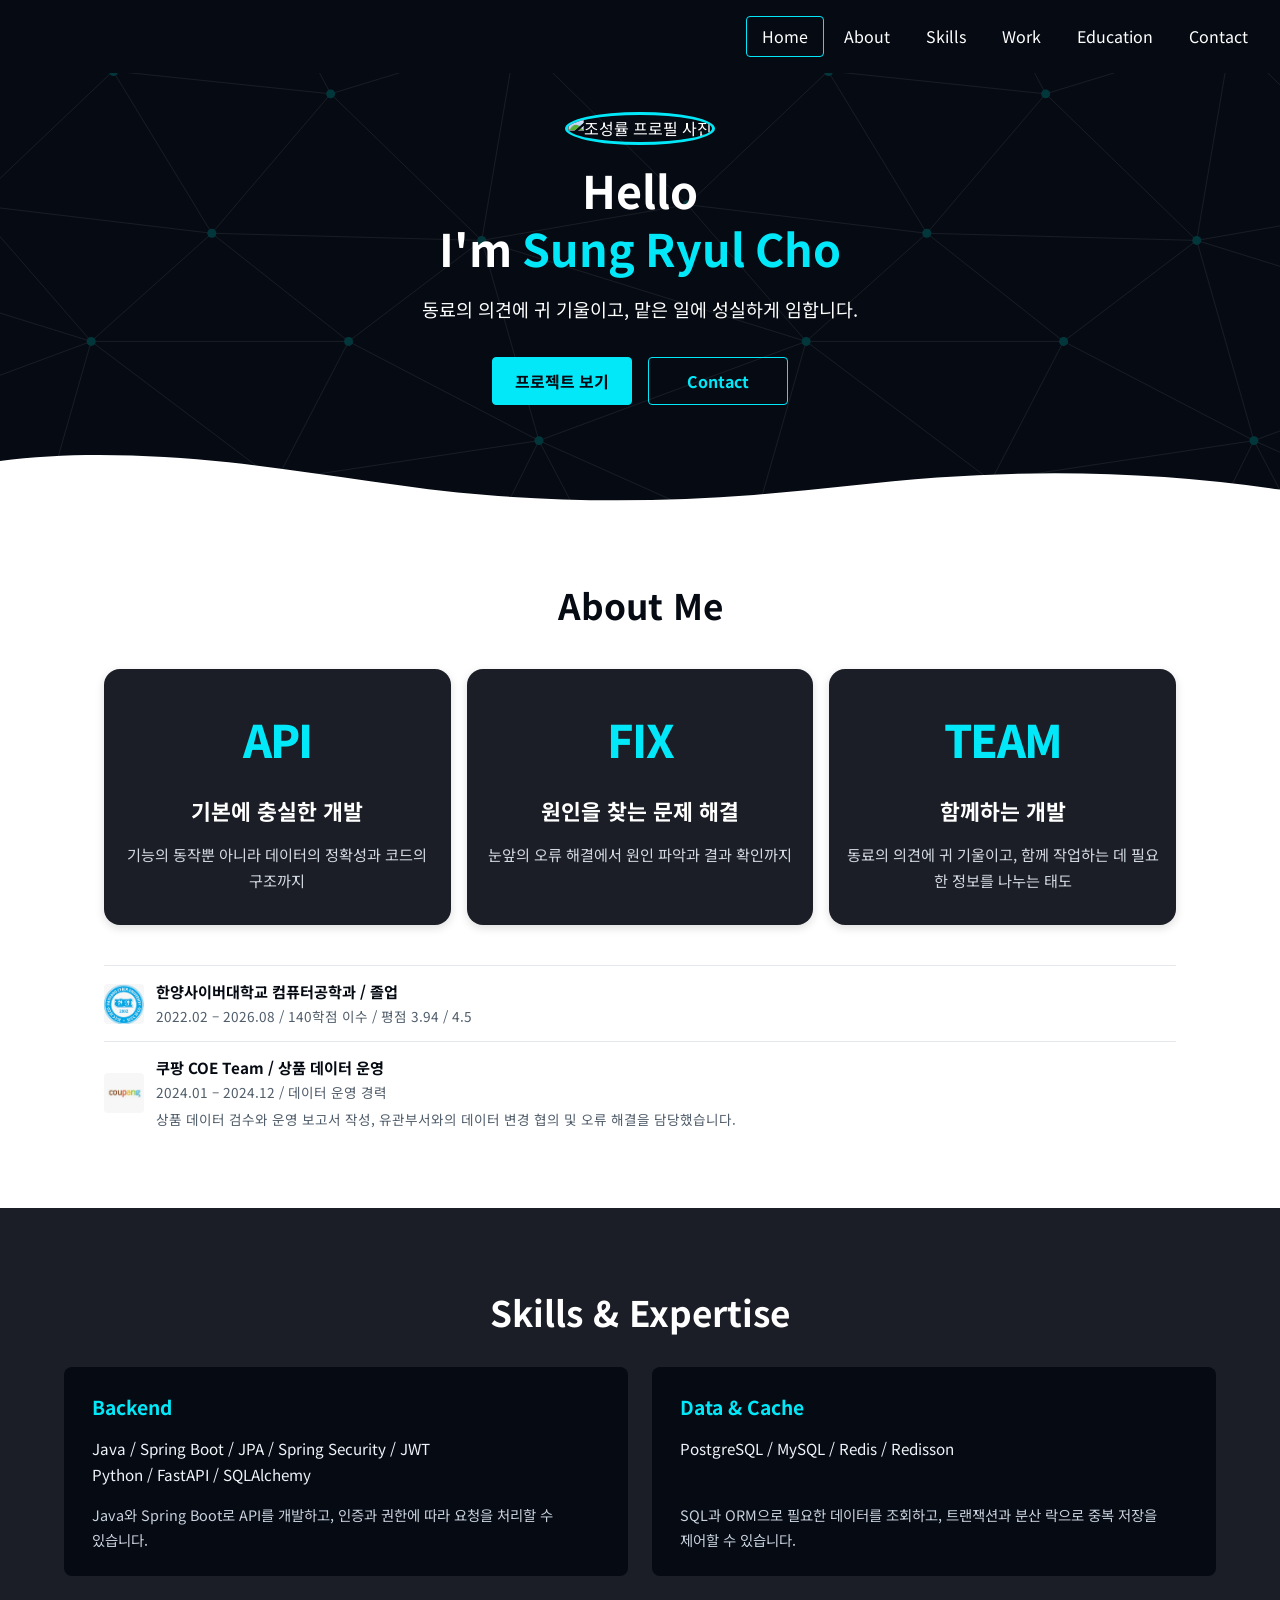
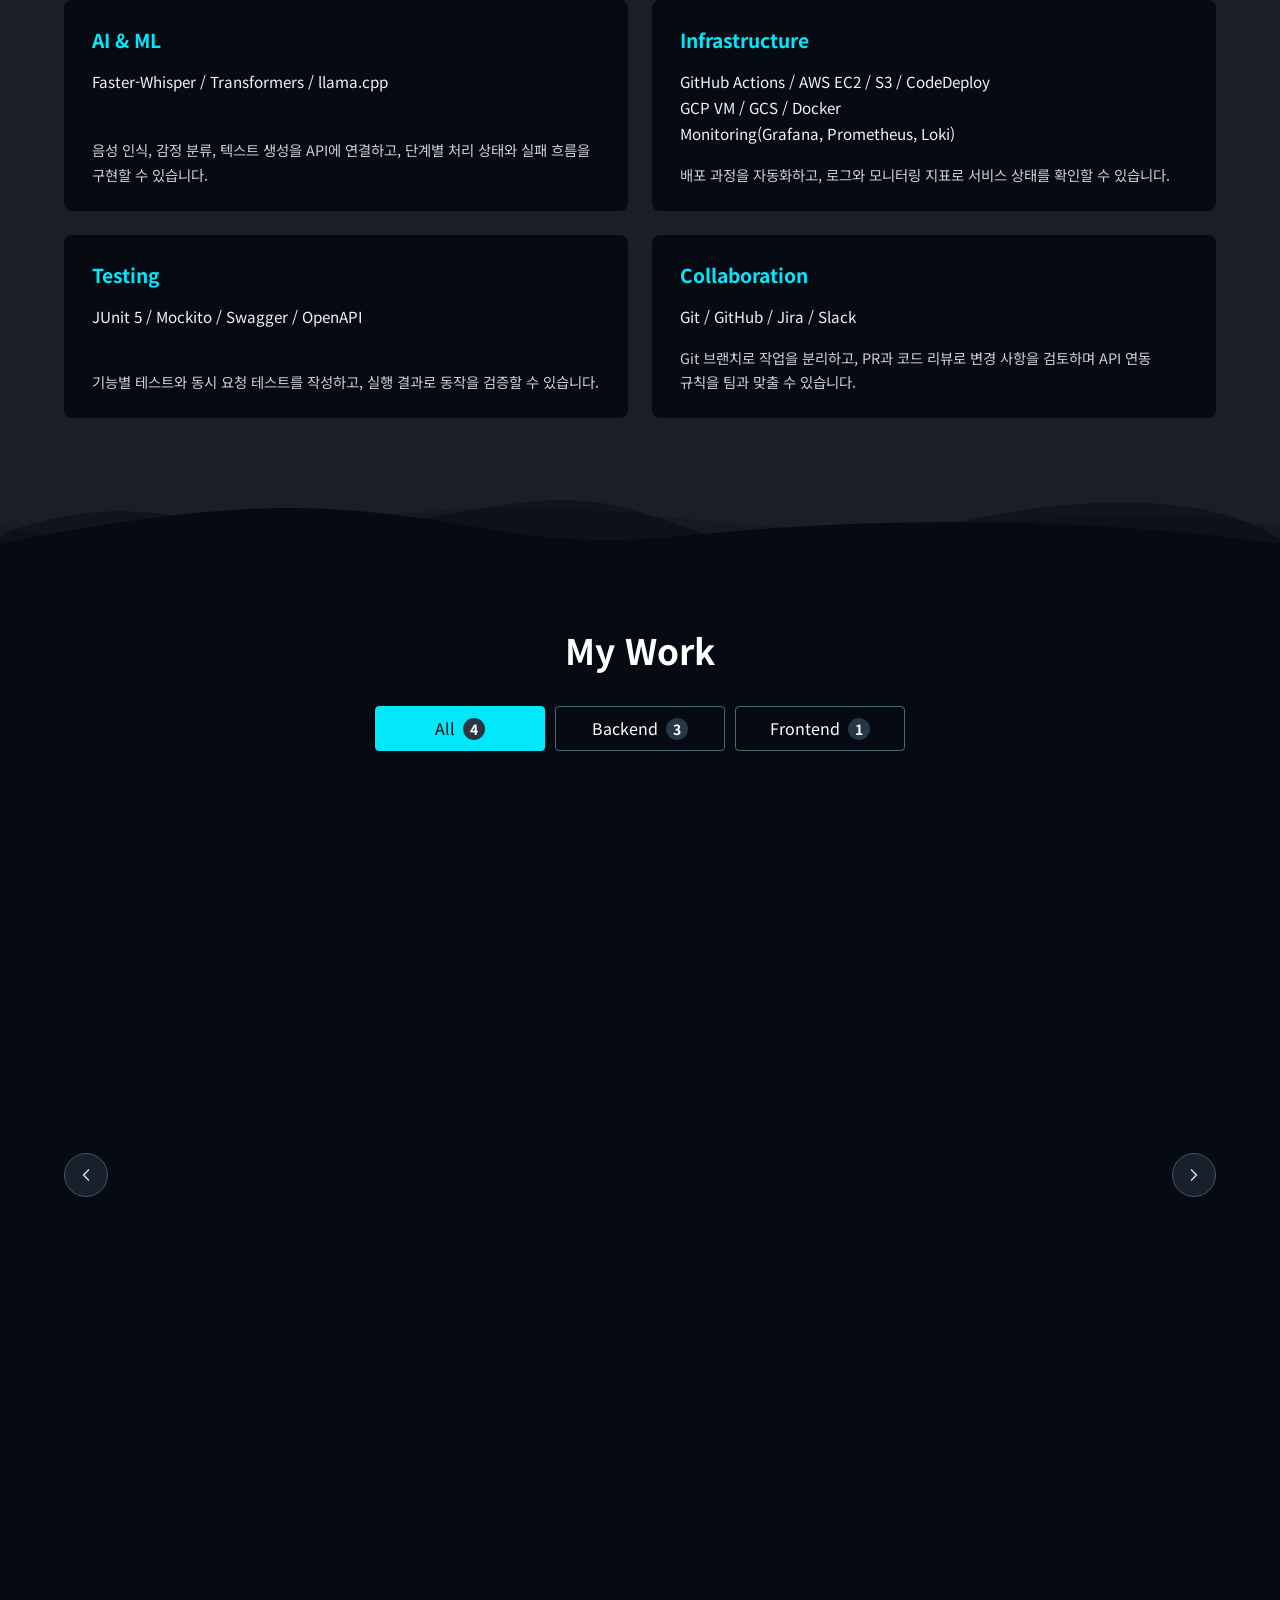
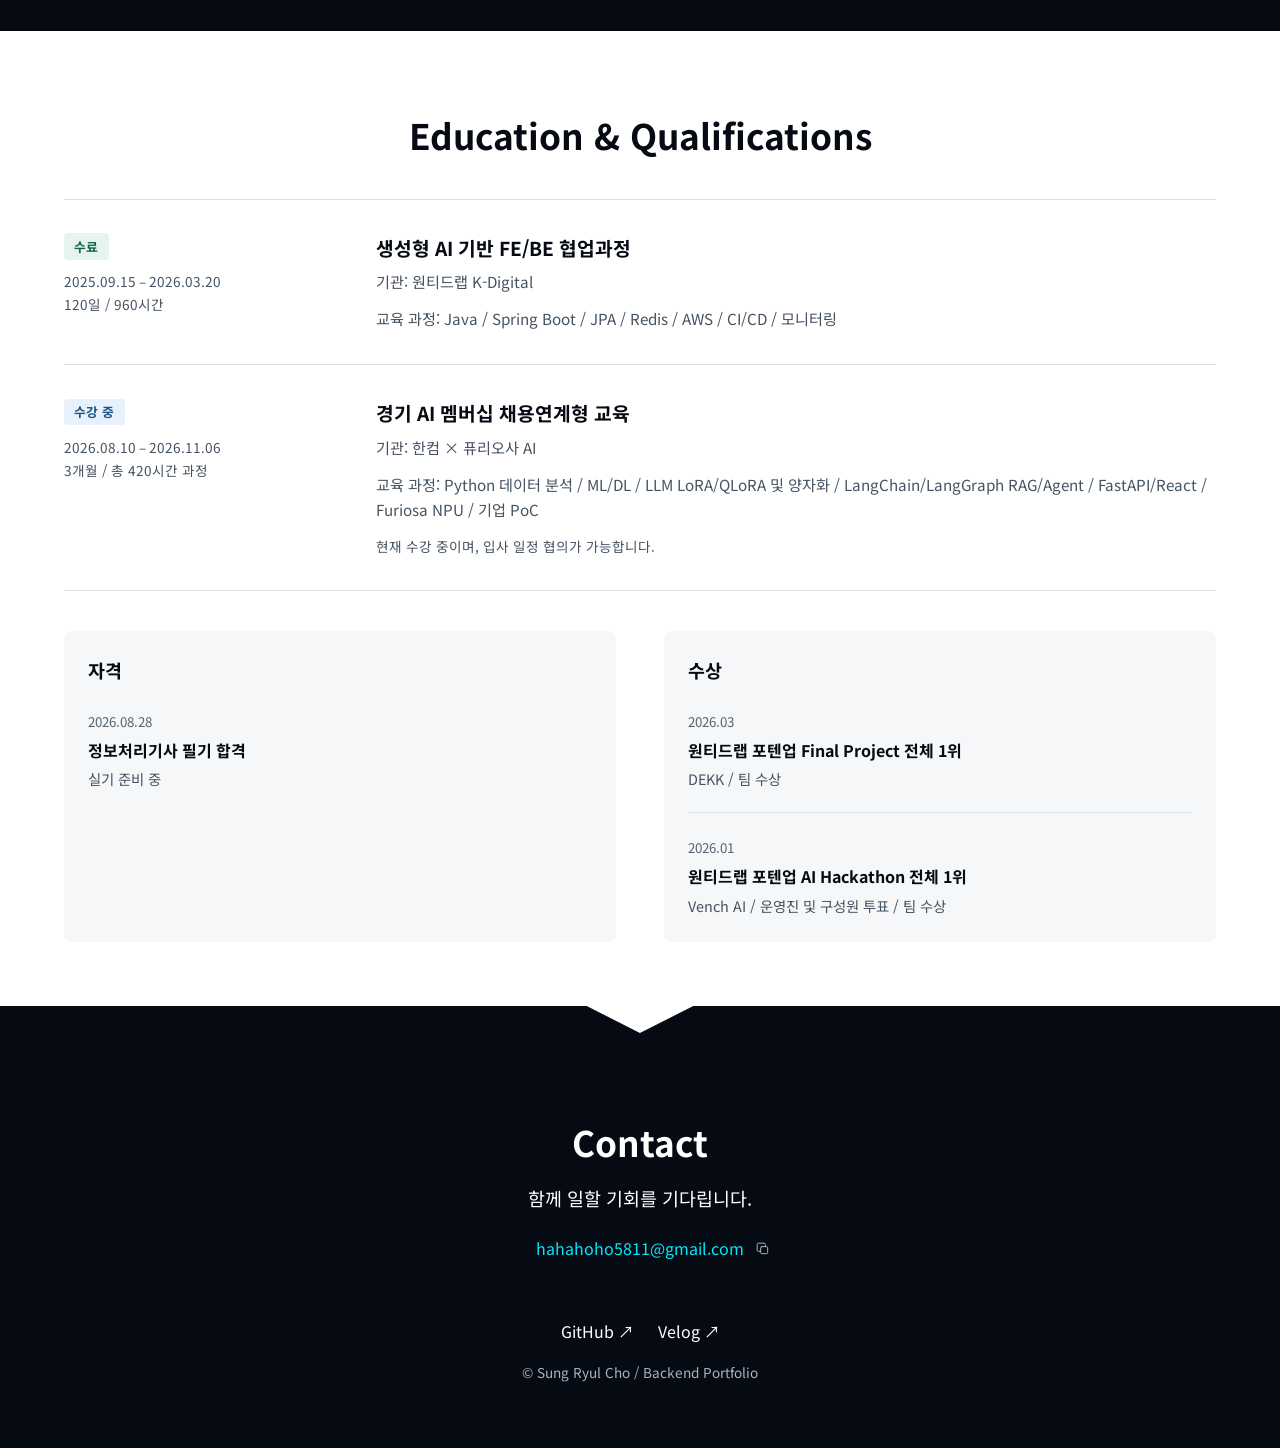
==== commit d8fc4ad1: "Fix responsive carousel sizing and arrow alignment" ====
--- a/index.html
+++ b/index.html
@@ -25,10 +25,10 @@
   <link rel="preconnect" href="https://fonts.googleapis.com" />
   <link rel="preconnect" href="https://fonts.gstatic.com" crossorigin />
   <link href="https://fonts.googleapis.com/css2?family=Noto+Sans+KR:wght@400;500;700;800&display=swap" rel="stylesheet" />
-    <link rel="stylesheet" href="css/style.css?v=20261027-case-title" />
+    <link rel="stylesheet" href="css/style.css?v=20261027-mobile-arrows" />
   <link rel="stylesheet" href="css/evidence-viewer.css?v=20261014-plain-evidence-links" />
   <script src="src/main.js?v=20260927" defer></script>
-  <script src="src/projects.js?v=20261027-no-position" defer></script>
+  <script src="src/projects.js?v=20261027-arrow-align" defer></script>
   <script src="src/project-gallery.js?v=20260930-autoplay-3s" defer></script>
     <script src="src/project-dialog.js?v=20261027-repo-badges" defer></script>
   <script src="src/evidence-viewer.js?v=20261008-clean" defer></script>
--- a/css/style.css
+++ b/css/style.css
@@ -313,7 +313,7 @@
 .project-carousel .projects { display: flex; gap: 1.25rem; margin: 0; max-width: none; }
 .project-carousel .project { flex: 0 0 calc((100% - 2.5rem) / 3); }
 @media (max-width: 1199px) { .project-carousel .project { flex-basis: calc((100% - 1.25rem) / 2); } }
-@media (max-width: 768px) { .project-carousel .project { flex-basis: 88%; } }
+@media (max-width: 768px) { .project-carousel .project { flex-basis: 100%; } }
 
 .project-carousel .projects { will-change: transform; }
 .project-carousel.is-dragging { user-select: none; cursor: grabbing; }
@@ -327,10 +327,15 @@
 .project-carousel-arrow:hover { color: var(--color-accent); border-color: var(--color-accent); }
 .project-carousel-arrow:focus-visible { outline: 2px solid var(--color-accent); outline-offset: 3px; }
 @media (max-width: 1400px) {
-  .project-carousel-shell:has(.project-carousel-controls:not([hidden])) { padding-top: 60px; }
-  .project-carousel-arrow { top: 0; transform: none; }
-  .project-carousel-arrow--previous { left: auto; right: 56px; }
+  .project-carousel-shell { padding-inline: 56px; }
+  .project-carousel-arrow--previous { left: 0; }
   .project-carousel-arrow--next { right: 0; }
 }
 
 .project-carousel-arrow svg { display: block; flex-shrink: 0; }
+
+@media (max-width: 768px) {
+  .project-carousel-shell { padding-inline: 30px; }
+  .project-carousel-arrow { width: 26px; height: 32px; border-radius: 8px; }
+  .project-carousel-arrow svg { width: 16px; height: 16px; }
+}
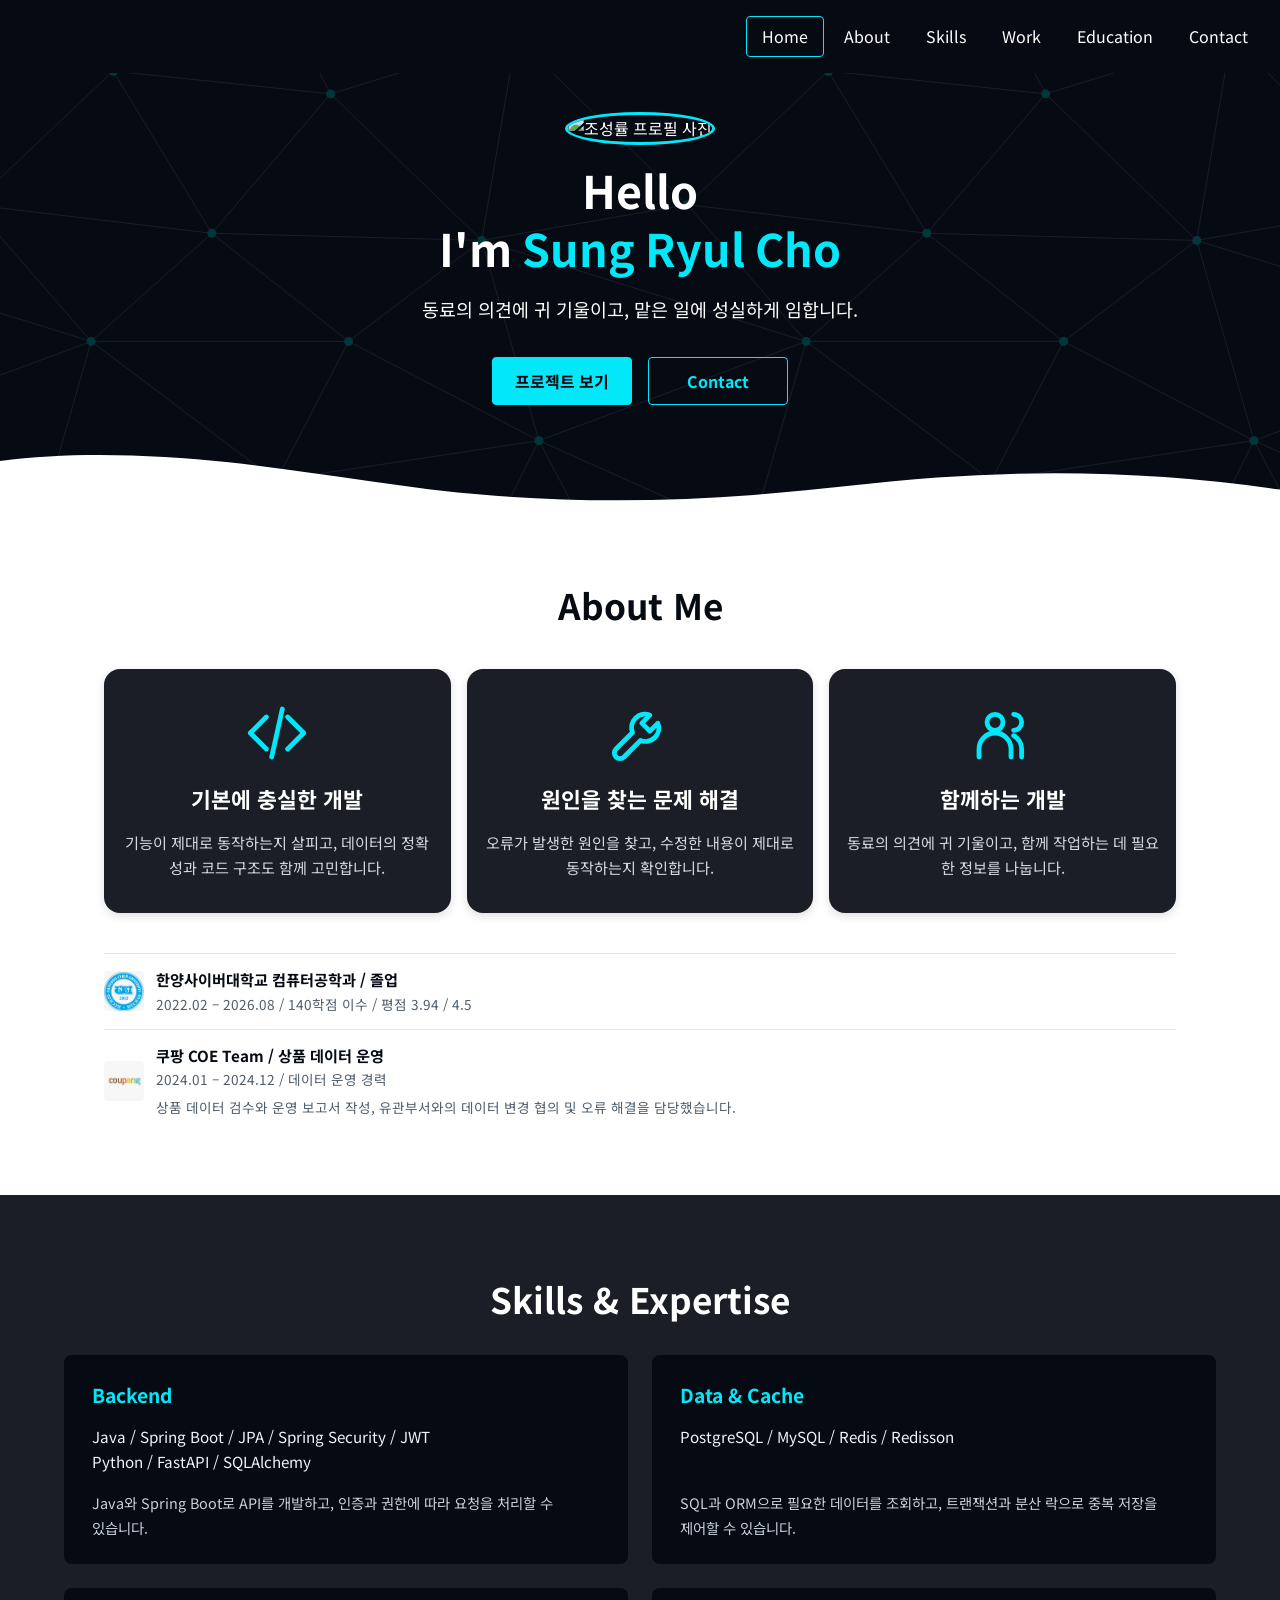
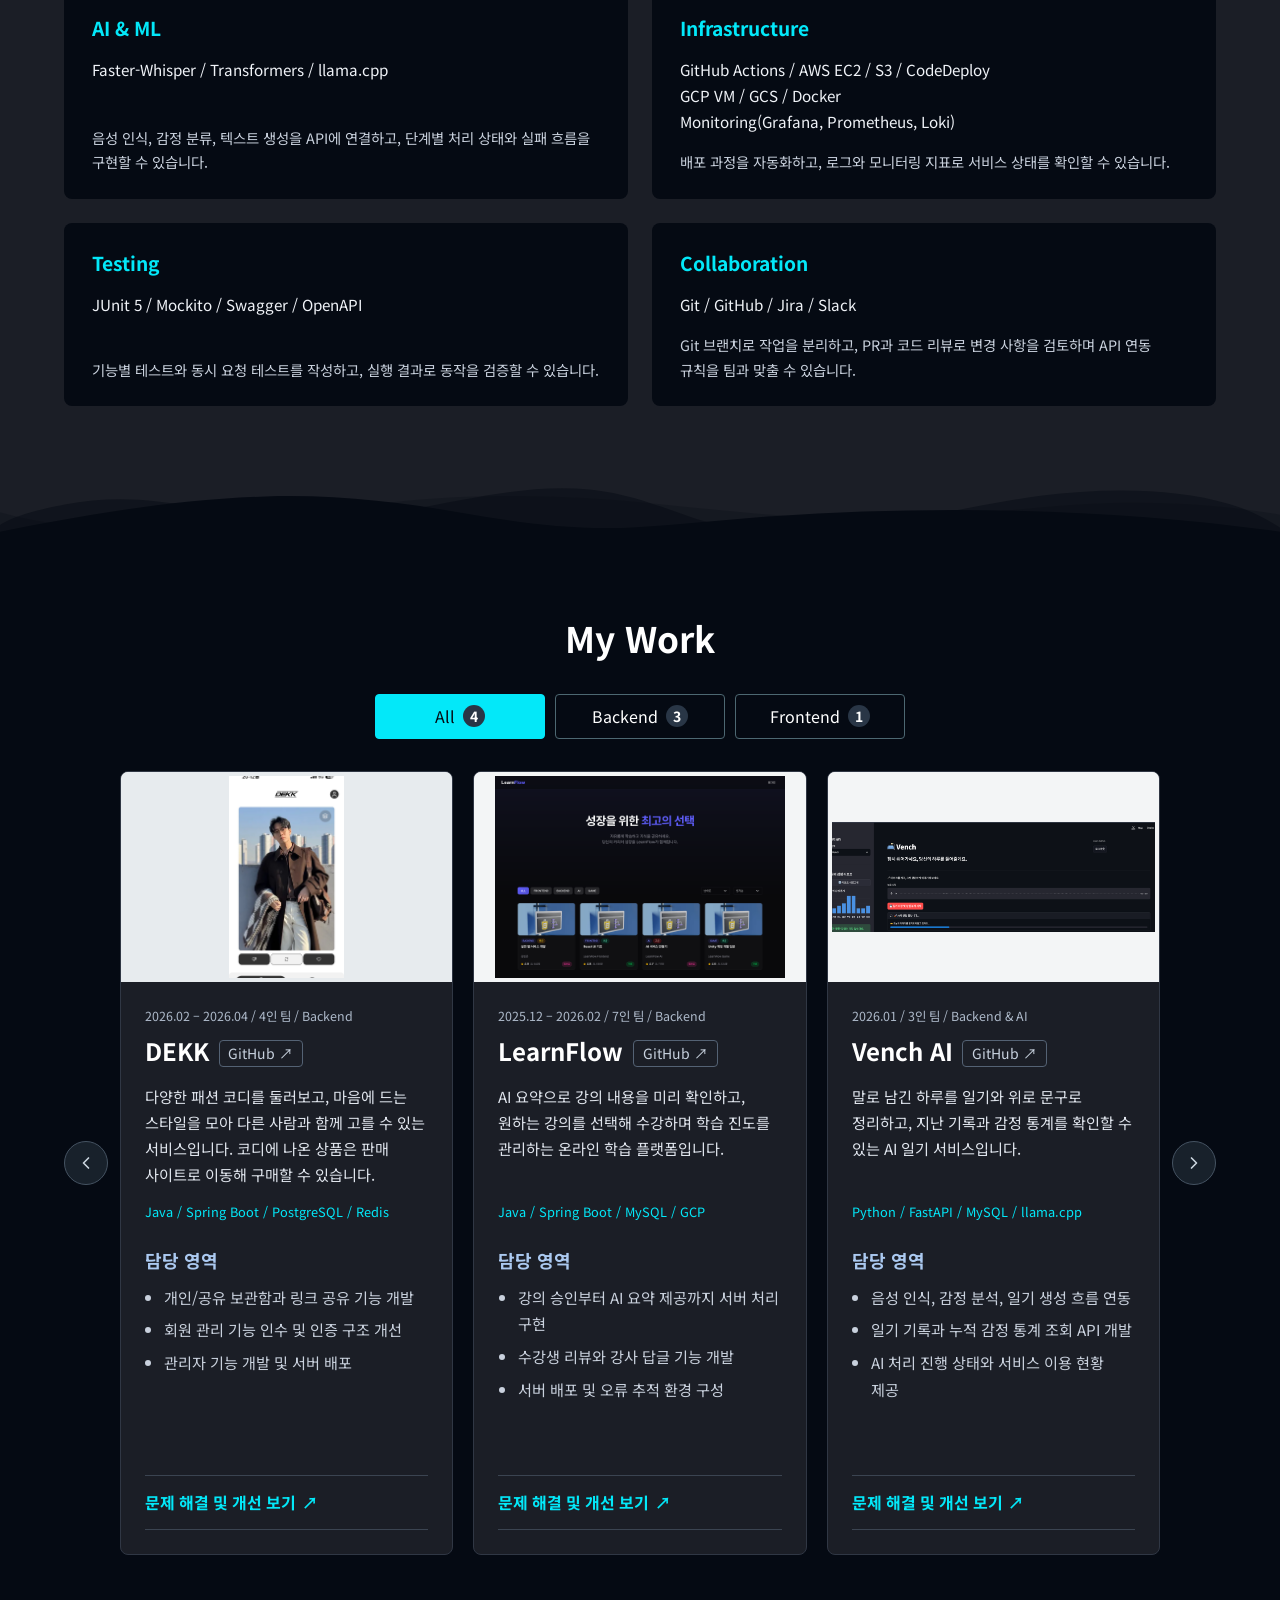
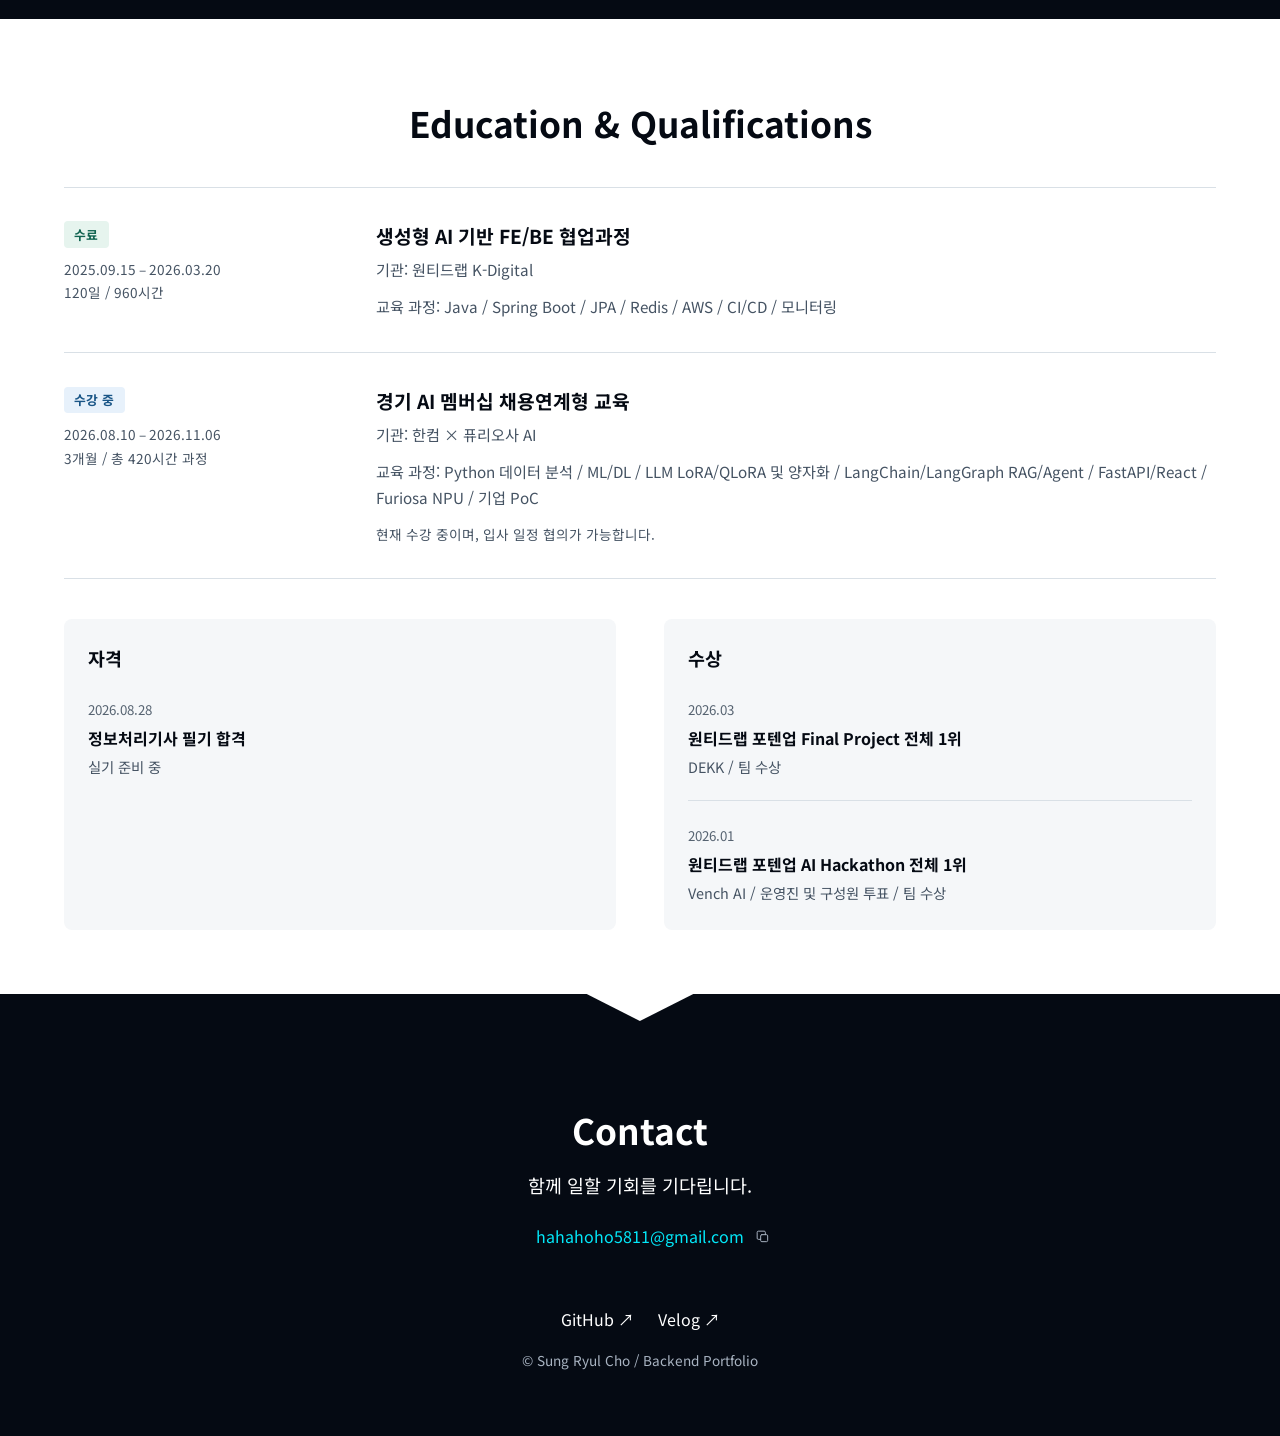
==== commit c7d05ff6: "Refine About icons and introduction wording" ====
--- a/index.html
+++ b/index.html
@@ -25,9 +25,10 @@
   <link rel="preconnect" href="https://fonts.googleapis.com" />
   <link rel="preconnect" href="https://fonts.gstatic.com" crossorigin />
   <link href="https://fonts.googleapis.com/css2?family=Noto+Sans+KR:wght@400;500;700;800&display=swap" rel="stylesheet" />
-    <link rel="stylesheet" href="css/style.css?v=20261027-mobile-arrows" />
+    <link rel="stylesheet" href="css/style.css?v=20261027-about-icons" />
   <link rel="stylesheet" href="css/evidence-viewer.css?v=20261014-plain-evidence-links" />
   <script src="src/main.js?v=20260927" defer></script>
+  <script src="src/about-motion.js?v=20261027-icons" defer></script>
   <script src="src/projects.js?v=20261027-arrow-align" defer></script>
   <script src="src/project-gallery.js?v=20260930-autoplay-3s" defer></script>
     <script src="src/project-dialog.js?v=20261027-repo-badges" defer></script>
@@ -62,9 +63,9 @@
     <section id="about" class="section max-container" aria-labelledby="about-title">
       <h2 id="about-title" class="title">About Me</h2>
       <ul class="majors">
-        <li class="major"><span class="major__icon" aria-hidden="true">API</span><h3 class="major__title">기본에 충실한 개발</h3><p>기능의 동작뿐 아니라 데이터의 정확성과 코드의 구조까지</p></li>
-        <li class="major"><span class="major__icon" aria-hidden="true">FIX</span><h3 class="major__title">원인을 찾는 문제 해결</h3><p>눈앞의 오류 해결에서 원인 파악과 결과 확인까지</p></li>
-        <li class="major"><span class="major__icon" aria-hidden="true">TEAM</span><h3 class="major__title">함께하는 개발</h3><p>동료의 의견에 귀 기울이고, 함께 작업하는 데 필요한 정보를 나누는 태도</p></li>
+        <li class="major"><span class="major__icon" aria-hidden="true"><svg viewBox="0 0 24 24" width="64" height="64" fill="none" stroke="currentColor" stroke-width="1.8" stroke-linecap="round" stroke-linejoin="round"><path d="m8 6-6 6 6 6m8-12 6 6-6 6M14 3l-4 18"/></svg></span><h3 class="major__title">기본에 충실한 개발</h3><p>기능이 제대로 동작하는지 살피고, 데이터의 정확성과 코드 구조도 함께 고민합니다.</p></li>
+        <li class="major"><span class="major__icon" aria-hidden="true"><svg viewBox="0 0 24 24" width="64" height="64" fill="none" stroke="currentColor" stroke-width="1.8" stroke-linecap="round" stroke-linejoin="round"><path d="M14.7 6.3a5 5 0 0 0-6.5 6.5L2 19a2.1 2.1 0 0 0 3 3l6.2-6.2a5 5 0 0 0 6.5-6.5l-3 3-3-3z" transform="translate(1 -1)"/></svg></span><h3 class="major__title">원인을 찾는 문제 해결</h3><p>오류가 발생한 원인을 찾고, 수정한 내용이 제대로 동작하는지 확인합니다.</p></li>
+        <li class="major"><span class="major__icon" aria-hidden="true"><svg viewBox="0 0 24 24" width="64" height="64" fill="none" stroke="currentColor" stroke-width="1.8" stroke-linecap="round" stroke-linejoin="round"><circle cx="9" cy="8" r="3"/><path d="M3 21v-3a6 6 0 0 1 12 0v3M16 5a3 3 0 0 1 0 6m3 10v-3a6 6 0 0 0-3-5"/></svg></span><h3 class="major__title">함께하는 개발</h3><p>동료의 의견에 귀 기울이고, 함께 작업하는 데 필요한 정보를 나눕니다.</p></li>
       </ul>
       <ul class="jobs">
         <li class="job"><img src="images/jobs/hanyang.png" alt="" width="40" height="40" loading="lazy" /><div><h3 class="job__name">한양사이버대학교 컴퓨터공학과 / 졸업</h3><p class="job__period">2022.02 – 2026.08 / 140학점 이수 / 평점 3.94 / 4.5</p></div></li>
--- a/css/style.css
+++ b/css/style.css
@@ -339,3 +339,16 @@
   .project-carousel-arrow { width: 26px; height: 32px; border-radius: 8px; }
   .project-carousel-arrow svg { width: 16px; height: 16px; }
 }
+
+/* Original icon interaction, with stable card text. */
+.major__icon { transform-origin: center; transition: transform 300ms ease; }
+.major__icon svg { display: block; width: 64px; height: 64px; margin: 0 auto; }
+@media (hover: hover) {
+  .major:hover .major__icon { transform: rotate(-15deg) scale(1.2); }
+}
+.major--reacting .major__icon { transform: rotate(-15deg) scale(1.2); }
+@media (max-width: 768px) { .major__icon svg { width: 48px; height: 48px; } }
+@media (prefers-reduced-motion: reduce) {
+  .major:hover .major__icon, .major--reacting .major__icon { transform: none; }
+  .major__icon { transition: none; }
+}
